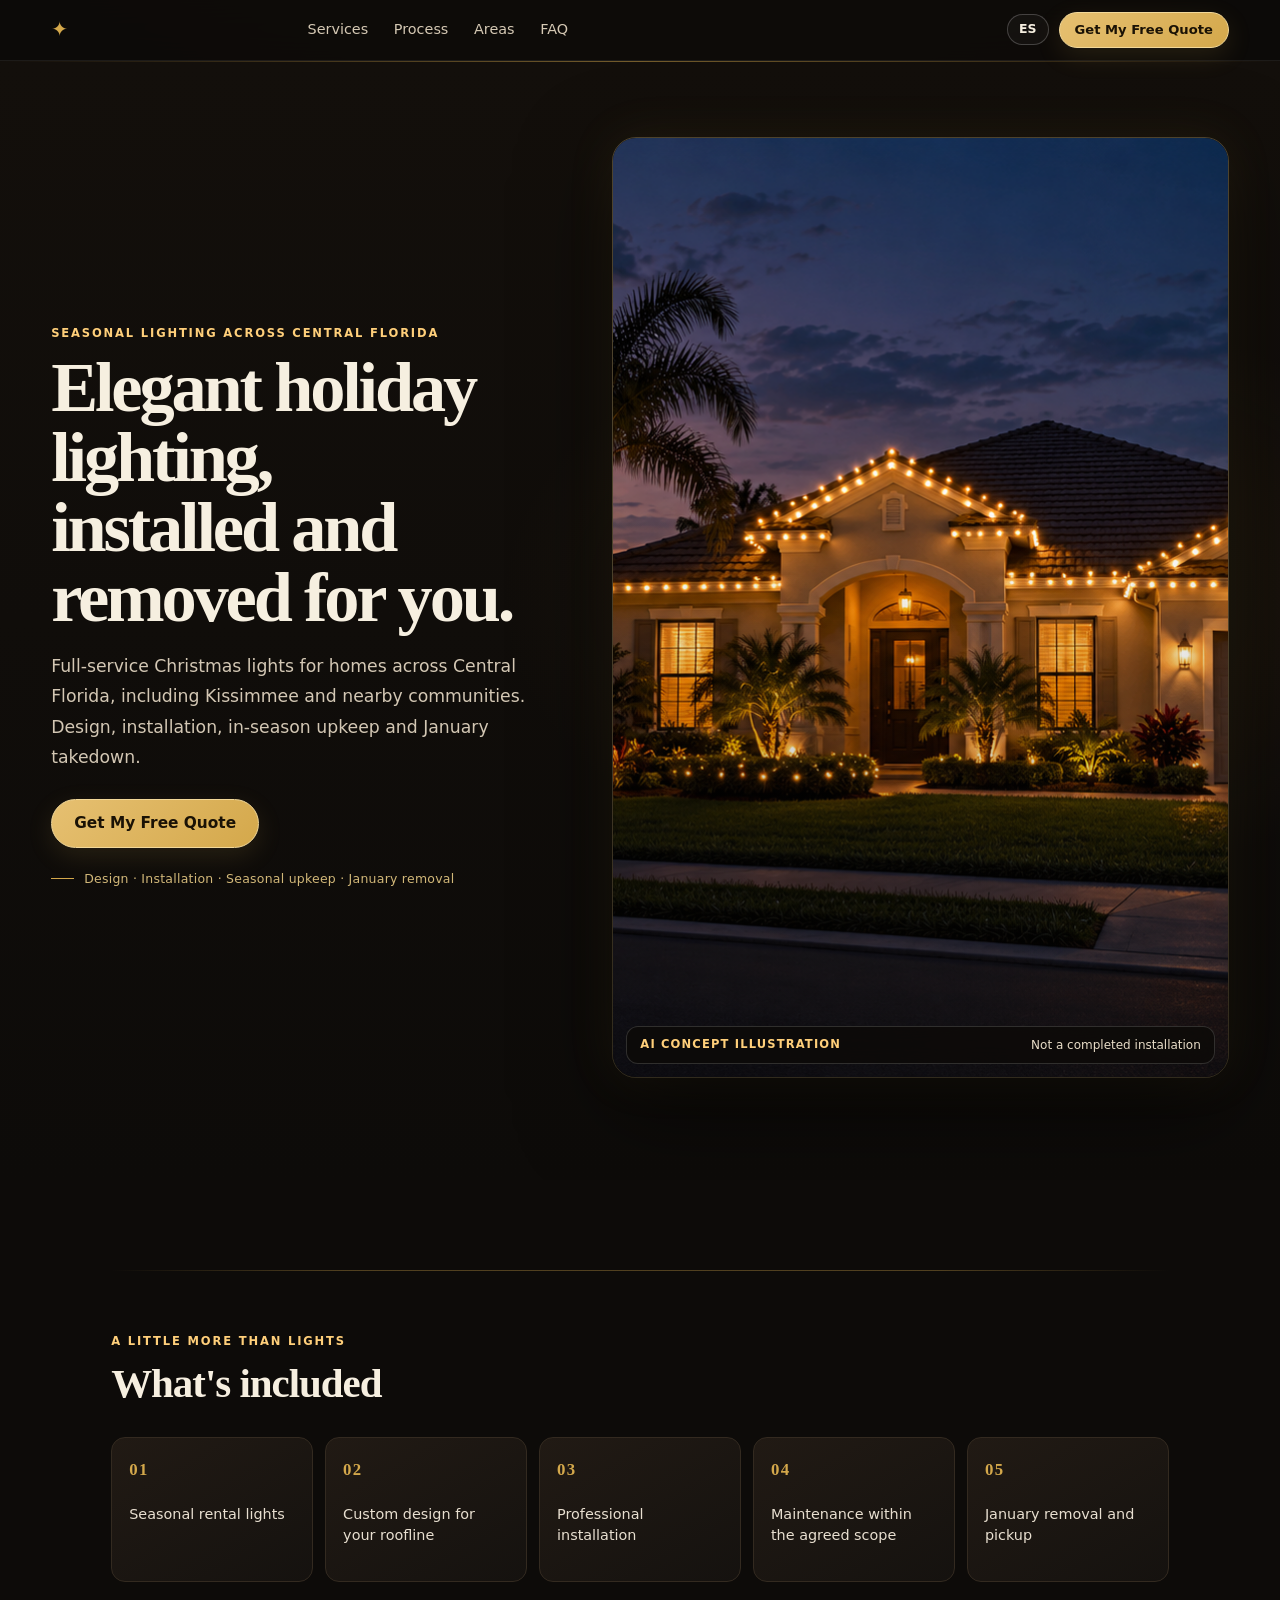
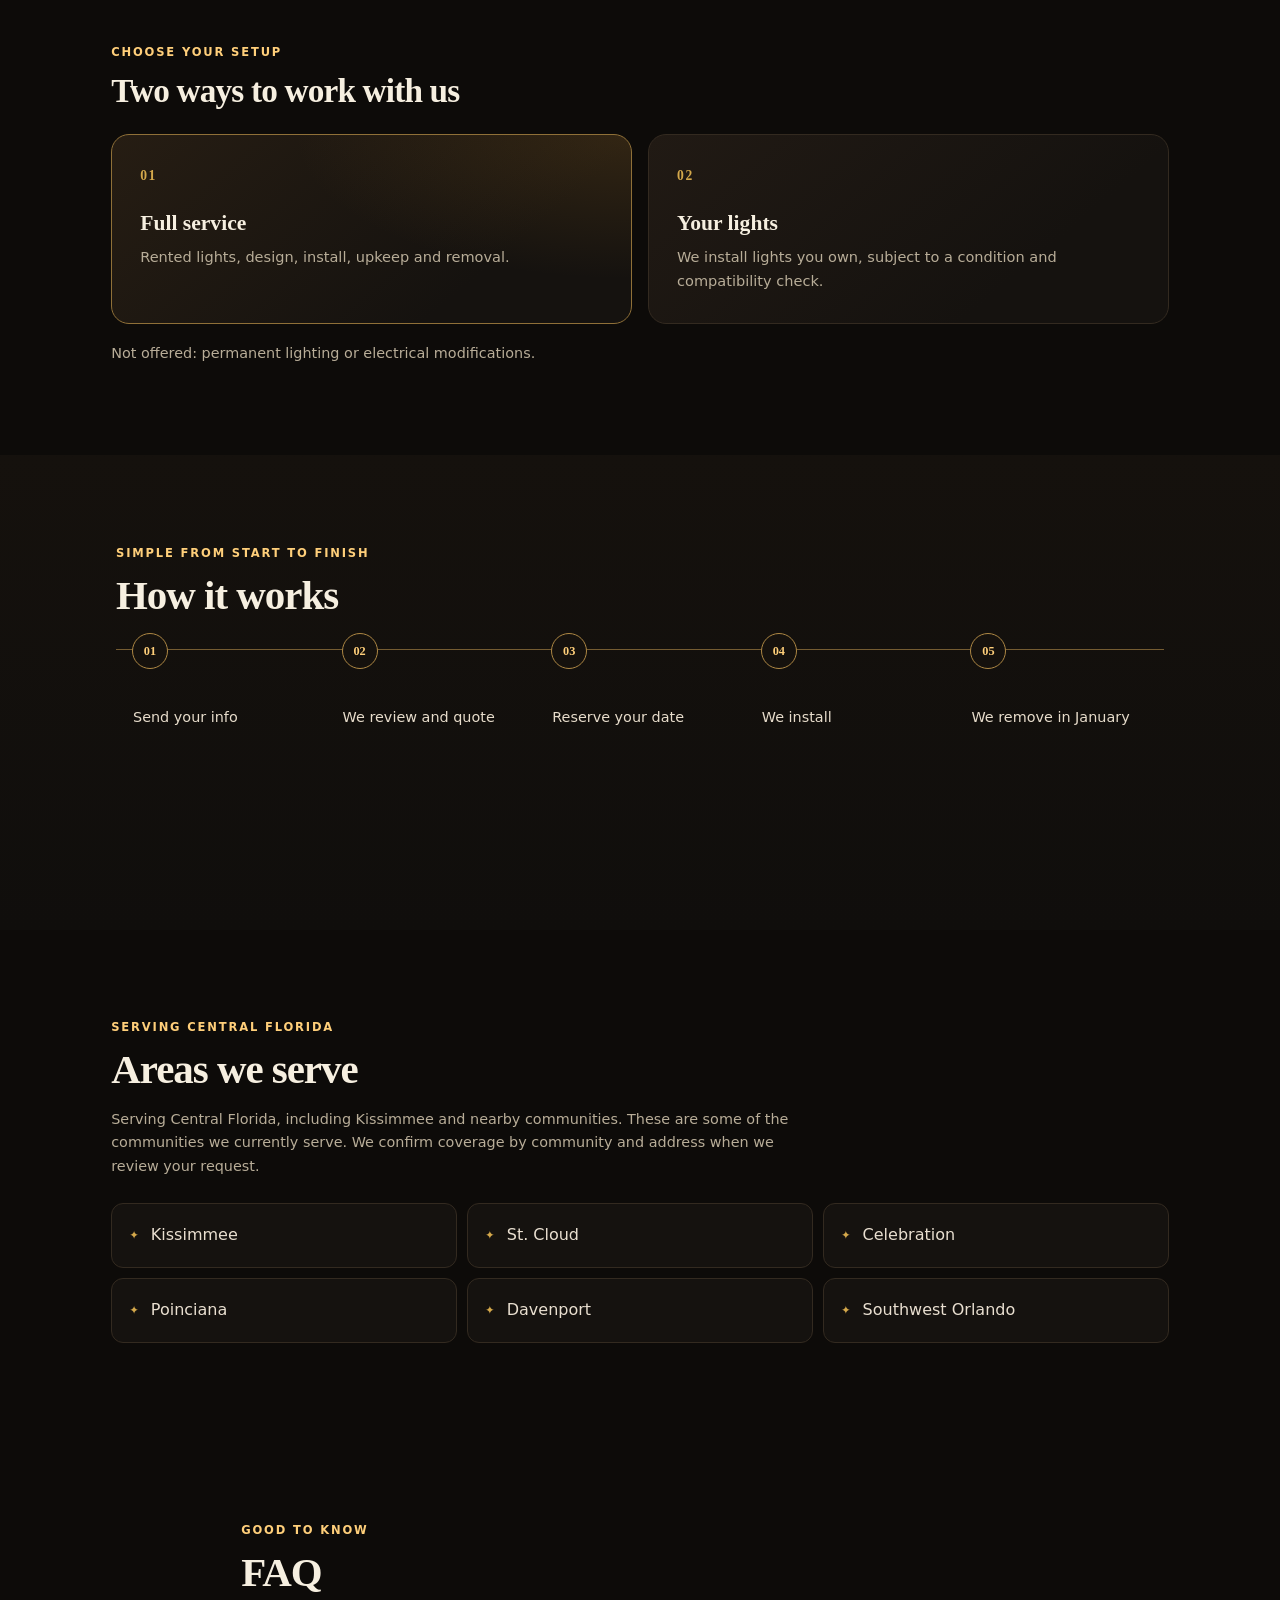
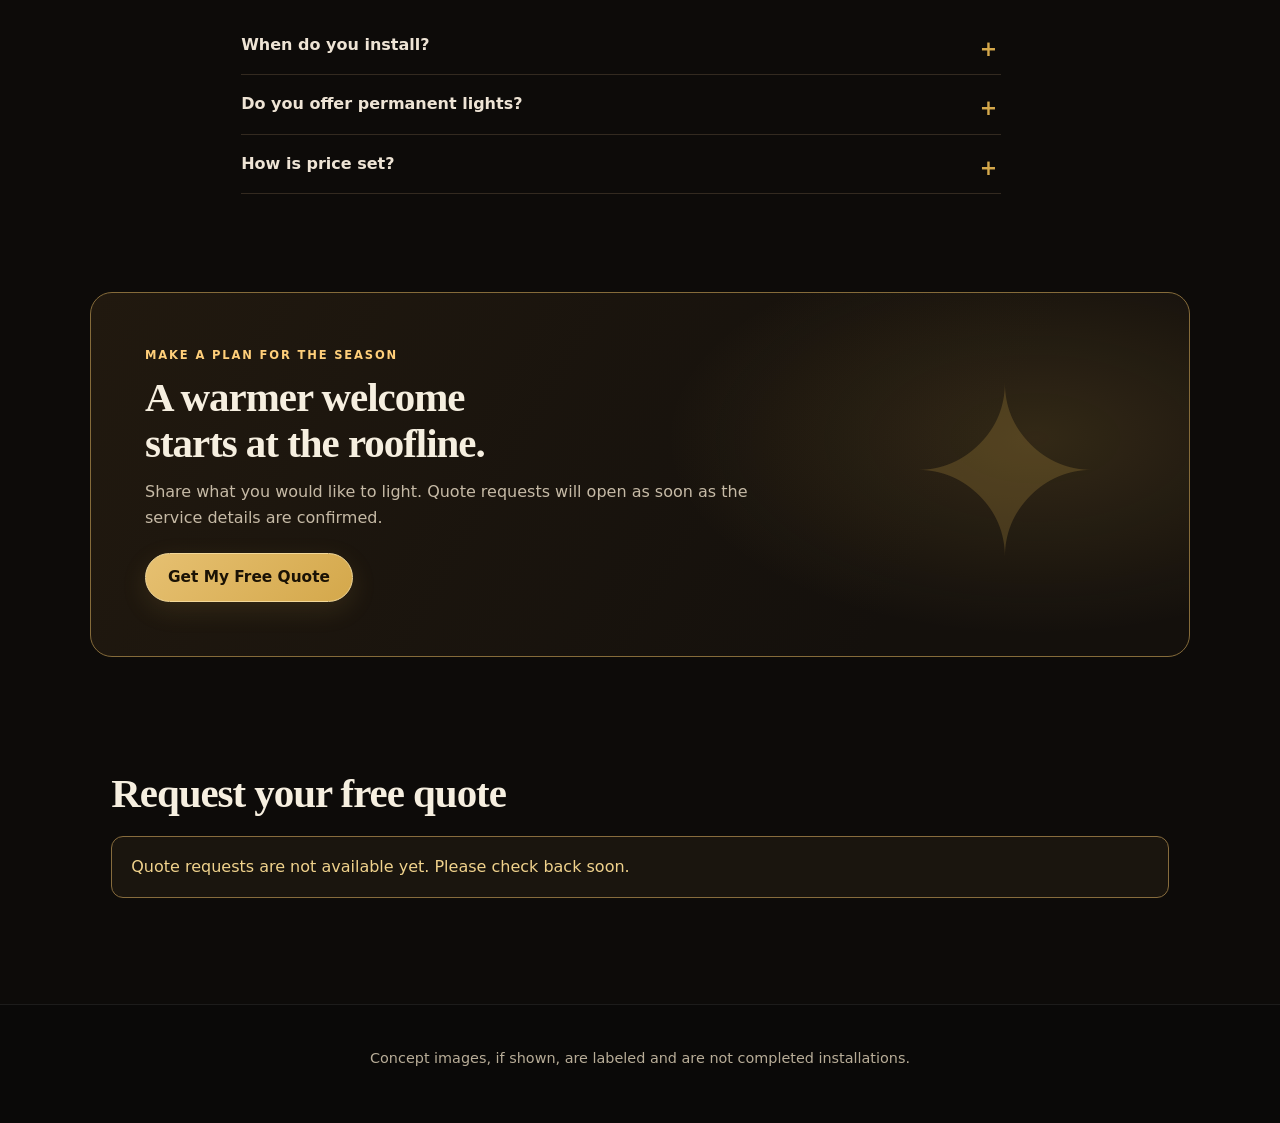
==== index.html @ 94bb90b0 "Expand Central Florida service area copy" ====
<!doctype html><html lang="en"><head><meta charset="utf-8">
<meta name="viewport" content="width=device-width,initial-scale=1">
<title>Christmas Light Installation · Central Florida</title>
<meta name="description" content="Full-service seasonal Christmas light installation across Central Florida, including Kissimmee and nearby communities. Free quote.">
<meta property="og:title" content="Christmas Light Installation · Central Florida">
<meta property="og:description" content="Design, install, upkeep and January removal. Request a free quote.">
<meta property="og:type" content="website"><!-- og:image y og:url: agregar con imagen y dominio reales -->
<link rel="stylesheet" href="assets/style.css"></head><body>
<header class="hd"><a class="brand-mark" href="#top" aria-label="Home"><span class="brand-spark" aria-hidden="true">✦</span><b id="brand"></b></a><nav id="nav"></nav>
<div class="hr"><button id="lang" aria-label="Language / Idioma">ES</button><a class="btn sm" href="#quote" data-i="cta" data-ev="cta"></a></div></header>
<main>
<section class="hero" id="top"><div class="hero-inner">
<figure class="hero-visual"><img id="heroImage" src="assets/hero-concept.png" width="1672" height="941" alt="" fetchpriority="high"><figcaption><strong data-i="conceptLabel"></strong><span data-i="conceptNote"></span></figcaption></figure>
<div class="hero-copy"><p class="eyebrow" data-i="heroTag"></p><h1 id="h1"></h1><p class="hero-sub" id="sub"></p><div class="row hero-actions"><a class="btn" href="#quote" data-i="cta" data-ev="cta"></a><span id="contact" class="row"></span></div><p class="hero-note" data-i="heroNote"></p><p class="pr" id="price"></p></div>
</div></section>
<section id="services" class="services-section"><div class="section-heading"><p class="eyebrow" data-i="serviceIntro"></p><h2 id="incT"></h2></div><ul class="grid feature-grid" id="inc"></ul><div class="offer-heading"><p class="eyebrow" data-i="offerIntro"></p><h2 id="modT"></h2></div><div class="grid offer-grid" id="mods"></div><p class="mut scope-note" id="scope"></p></section>
<section id="gallery" hidden><h2>Gallery</h2><p class="mut">Concept renders are labeled as such.</p></section>
<section id="process" class="process-section"><div class="section-heading"><p class="eyebrow" data-i="processIntro"></p><h2 id="procT"></h2></div><ol class="grid process-grid" id="proc"></ol></section>
<section id="areas" class="areas-section"><div class="section-heading"><p class="eyebrow" data-i="areaIntro"></p><h2 id="areasT"></h2><p class="mut" id="areasN"></p></div><ul class="grid area-grid" id="areaList"></ul></section>
<section id="referral" hidden><h2 id="refT"></h2><p id="refB"></p></section>
<section id="faq" class="faq-section"><div class="section-heading"><p class="eyebrow" data-i="faqIntro"></p><h2 id="faqT"></h2></div><div id="faqList"></div></section>
<section class="cta-band"><div><p class="eyebrow" data-i="ctaBandKicker"></p><h2 data-i="ctaBandTitle"></h2><p data-i="ctaBandCopy"></p><a class="btn" href="#quote" data-i="cta" data-ev="cta"></a></div><span class="cta-spark" aria-hidden="true">✦</span></section>
<section id="quote"><h2 id="fT"></h2>
<p id="unavailable" role="status" hidden></p>
<form id="f" novalidate><p id="st" class="steps"></p><input name="website" tabindex="-1" autocomplete="off" class="hp" aria-hidden="true">
<div class="step" data-s="0"><label><span data-l="name"></span><input name="name" required autocomplete="name"></label>
<label><span data-l="phone"></span><input name="phone" type="tel" required autocomplete="tel"></label>
<label><span data-l="pref"></span><select name="pref" id="pref"></select></label>
<label><span data-l="email"></span><input name="email" type="email" autocomplete="email"></label></div>
<div class="step" data-s="1"><label><span data-l="zip"></span><input name="zip" required inputmode="numeric" pattern="[0-9]{5}" autocomplete="postal-code"></label>
<label><span data-l="city"></span><input name="city" required></label>
<label><span data-l="floors"></span><select name="floors" id="floors"></select></label>
<label><span data-l="svc"></span><select name="service" id="svc"></select></label>
<fieldset><legend data-l="items"></legend><div id="items" class="grid"></div></fieldset></div>
<div class="step" data-s="2"><label><span data-l="date"></span><input name="date" type="date"></label>
<label><span data-l="com"></span><textarea name="comments" maxlength="1000"></textarea></label>
<label><span data-l="ref"></span><input name="ref" maxlength="32"></label>
<label class="ck"><input type="checkbox" name="consent_contact" required><span data-i="c1"></span></label>
<label class="ck"><input type="checkbox" name="consent_marketing"><span data-i="c2"></span></label></div>
<p id="msg" role="alert"></p>
<div class="row"><button type="button" class="btn ghost" id="back"></button><button type="button" class="btn" id="next"></button><button type="submit" class="btn" id="send"></button></div></form>
<div id="ok" hidden><h3 id="okT"></h3><p id="okB"></p></div></section>
</main>
<footer><p id="fcontact"></p><p class="mut" id="fnote"></p></footer>
<script src="config.js"></script><script src="i18n.js"></script><script src="assets/app.js"></script></body></html>
---- assets/style.css ----
:root{color-scheme:dark;--bg:#0d0b09;--panel:#171310;--panel-2:#211a14;--ivory:#f6efe0;--gold:#d4a84b;--warm:#ffcf7a;--mut:#b8ad98;--line:#332a20}
*{box-sizing:border-box}
html{scroll-behavior:smooth;scroll-padding-top:88px}
body{margin:0;background:radial-gradient(70rem 38rem at 50% -18rem,#382713 0,transparent 70%),var(--bg);color:var(--ivory);font:16px/1.65 system-ui,-apple-system,BlinkMacSystemFont,"Segoe UI",sans-serif}
@media(prefers-reduced-motion:reduce){html{scroll-behavior:auto}*,*::before,*::after{animation:none!important;transition:none!important}}
a{color:inherit}
.hd{position:sticky;top:0;z-index:9;display:flex;align-items:center;gap:clamp(10px,2vw,28px);padding:12px clamp(16px,4vw,56px);background:#0d0b09ed;border-bottom:1px solid #ffffff12;backdrop-filter:blur(16px)}
.brand-mark{display:flex;align-items:center;gap:9px;min-width:24px;text-decoration:none}
.brand-mark b{font:700 1rem/1.1 Georgia,serif;letter-spacing:.02em}
.brand-spark{color:var(--gold);font-size:1.25rem}
.hd nav{display:none;gap:clamp(14px,2vw,28px);margin:auto}
.hd nav a{color:#d5c9b4;text-decoration:none;font-size:.9rem;transition:color .2s}
.hd nav a:hover{color:var(--warm)}
.hr{margin-left:auto;display:flex;gap:10px;align-items:center}
@media(min-width:820px){.hd nav{display:flex}}
button#lang{background:#ffffff08;color:var(--ivory);border:1px solid #ffffff35;border-radius:999px;padding:7px 11px;cursor:pointer;font-family:inherit;font-size:.78rem;font-weight:600;line-height:1.2}
.btn{display:inline-flex;align-items:center;justify-content:center;gap:8px;background:linear-gradient(135deg,#e6c071,var(--gold));color:#1a1205;font-weight:750;padding:14px 22px;border:1px solid #f2d899;border-radius:999px;text-decoration:none;cursor:pointer;font-size:.96rem;line-height:1.2;box-shadow:0 8px 26px #d4a84b21;transition:transform .2s,box-shadow .2s}
.btn:hover{transform:translateY(-2px);box-shadow:0 12px 30px #d4a84b35}
.btn.sm{padding:9px 15px;font-size:.82rem}
.btn.ghost{background:#100e0cd9;color:var(--ivory);border:1px solid #d4a84b9c;box-shadow:none}
a:focus-visible,button:focus-visible,input:focus-visible,select:focus-visible,textarea:focus-visible,summary:focus-visible{outline:3px solid var(--warm);outline-offset:3px}
main section{max-width:1160px;margin:auto;padding:clamp(52px,7vw,92px) clamp(18px,4vw,56px)}
main section.hero{position:relative;isolation:isolate;overflow:hidden;max-width:none;padding:clamp(34px,6vw,76px) clamp(18px,4vw,56px) clamp(52px,8vw,104px);background:radial-gradient(42rem 26rem at 77% 48%,#67471d35 0,transparent 72%),linear-gradient(180deg,#130f0b 0,#0d0b09 100%)}
.hero::before{position:absolute;z-index:-1;content:"";inset:0 0 auto;height:1px;background:linear-gradient(90deg,transparent,#d4a84b80,transparent)}
.hero-inner{max-width:1280px;margin:auto;display:grid;grid-template-columns:minmax(0,.88fr) minmax(0,1.12fr);grid-template-areas:"copy visual";align-items:center;gap:clamp(34px,6vw,86px)}
.hero-copy{grid-area:copy;position:relative;z-index:1}
.hero-visual{grid-area:visual;position:relative;margin:0;min-width:0}
.hero-visual img{display:block;width:100%;aspect-ratio:1.38/1;object-fit:cover;object-position:61% center;border-radius:24px;border:1px solid #f1d38a44;box-shadow:0 30px 90px #0009,0 0 48px #d4a84b1b}
.hero-visual::after{content:"";position:absolute;inset:40% 0 0;border-radius:0 0 24px 24px;background:linear-gradient(180deg,transparent,#08070560);pointer-events:none}
.hero-visual figcaption{position:absolute;z-index:1;left:14px;right:14px;bottom:14px;display:flex;align-items:center;justify-content:space-between;gap:10px;flex-wrap:wrap;padding:10px 13px;background:#0d0b09df;border:1px solid #ffffff26;border-radius:12px;color:#e9ddc8;font-size:.75rem;line-height:1.35;backdrop-filter:blur(12px)}
.hero-visual figcaption strong{color:var(--warm);font-size:.72rem;letter-spacing:.1em;text-transform:uppercase}
.eyebrow{margin:0 0 12px;color:var(--warm);font-size:.72rem;font-weight:750;letter-spacing:.16em;line-height:1.4;text-transform:uppercase}
.hero h1{max-width:660px;margin:0 0 19px;font:600 clamp(2.7rem,5.5vw,5.1rem)/.99 Georgia,"Times New Roman",serif;letter-spacing:-.045em;text-wrap:balance}
.hero-sub{max-width:570px;margin:0;color:#d3c7b4;font-size:clamp(1rem,1.35vw,1.15rem);line-height:1.75}
.hero-actions{margin-top:27px}
.hero-note{display:flex;align-items:center;gap:10px;margin:21px 0 0;color:#d2b879;font-size:.78rem;letter-spacing:.02em}
.hero-note::before{content:"";width:23px;height:1px;background:var(--gold)}
.pr{margin:16px 0 0;color:#a99d8a;font-size:.86rem}
.row{display:flex;flex-wrap:wrap;gap:10px;align-items:center}
.section-heading{max-width:680px;margin:0 0 30px}
h2{margin:0;color:var(--ivory);font:600 clamp(1.8rem,3.2vw,2.6rem)/1.12 Georgia,"Times New Roman",serif;letter-spacing:-.025em;text-wrap:balance}
.services-section{position:relative}
.services-section::before{content:"";display:block;width:100%;height:1px;margin:0 0 62px;background:linear-gradient(90deg,transparent,#d4a84b57 22%,#d4a84b57 78%,transparent)}
.feature-grid{display:grid;grid-template-columns:repeat(5,minmax(0,1fr));gap:12px;list-style:none;padding:0;margin:0}
.feature-grid>*{position:relative;min-height:145px;padding:22px 17px;background:linear-gradient(150deg,#211a14,#15120f);border:1px solid var(--line);border-radius:14px;color:#e8dfd0;font-size:.9rem;line-height:1.45}
#inc li::before{counter-increment:feature;content:"0" counter(feature);display:block;margin:0 0 24px;color:var(--gold);font:600 1.05rem Georgia,serif;letter-spacing:.08em}
#inc{counter-reset:feature}
.offer-heading{margin:62px 0 25px}
.offer-heading h2{font-size:clamp(1.7rem,2.6vw,2.2rem)}
.offer-grid{display:grid;grid-template-columns:repeat(2,minmax(0,1fr));gap:16px}
.offer-card{position:relative;min-height:190px;padding:27px 28px;background:linear-gradient(140deg,#211a14,#15120f 72%);border:1px solid var(--line);border-radius:18px}
.offer-card-1{background:radial-gradient(28rem 12rem at 100% 0,#9a6a2338,transparent 75%),linear-gradient(140deg,#261d13,#15120f 72%);border-color:#8f7038}
.offer-number{display:inline-block;margin:0 0 27px;color:var(--gold);font:600 .85rem Georgia,serif;letter-spacing:.12em}
.offer-card b{display:block;font:600 1.35rem Georgia,serif;color:var(--ivory)}
.offer-card p{max-width:42ch;margin:9px 0 0;color:var(--mut);font-size:.91rem}
.scope-note{margin:18px 0 0}
.process-section{max-width:none;background:linear-gradient(180deg,#15110d,#100e0c)}
.process-section>.section-heading,.process-grid{max-width:1048px;margin-left:auto;margin-right:auto}
.process-grid{display:grid;grid-template-columns:repeat(5,minmax(0,1fr));gap:0;list-style:none;padding:0;counter-reset:process}
.process-grid>*{position:relative;min-height:175px;padding:56px 17px 20px;background:transparent;border:0;border-top:1px solid #755c32;color:#e7dccb;font-size:.9rem}
#proc li::before{counter-increment:process;content:"0" counter(process);position:absolute;top:-17px;left:16px;display:grid;place-items:center;width:34px;height:34px;border:1px solid #ad8744;border-radius:50%;background:#15110d;color:var(--warm);font:600 .77rem Georgia,serif}
#proc li:not(:last-child)::after{position:absolute;top:-1px;right:0;content:"";width:22px;height:1px;background:#755c32}
.areas-section{padding-top:clamp(58px,7vw,90px)}
.area-grid{display:grid;grid-template-columns:repeat(3,minmax(0,1fr));gap:10px;list-style:none;padding:0;margin:24px 0 0}
.area-grid>*{display:flex;align-items:center;gap:12px;min-height:65px;padding:15px 17px;background:#15120f;border:1px solid var(--line);border-radius:12px;color:#e9dfd0}
#areaList li::before{content:"✦";color:var(--gold);font-size:.72rem}
.mut{color:var(--mut);font-size:.9rem}
.areas-section .section-heading{margin-bottom:0}
.faq-section{max-width:900px}
.faq-section .section-heading{margin-bottom:20px}
details{border-bottom:1px solid var(--line);padding:16px 0}
summary{position:relative;cursor:pointer;list-style:none;color:#eee4d5;font-weight:600}
summary::-webkit-details-marker{display:none}
summary::after{content:"+";position:absolute;right:4px;color:var(--gold);font-size:1.3rem}
details[open] summary::after{content:"−"}
details p{max-width:72ch;margin:12px 0 3px;color:var(--mut)}
.cta-band{position:relative;display:flex;align-items:center;justify-content:space-between;gap:24px;margin:8px auto 76px;padding:clamp(28px,5vw,54px);overflow:hidden;border:1px solid #856b3a;background:radial-gradient(32rem 17rem at 86% 40%,#d4a84b29,transparent 72%),linear-gradient(120deg,#21190f,#14100c 75%);border-radius:22px}
main section.cta-band{max-width:1100px}
.cta-band h2{max-width:620px}
.cta-band p:not(.eyebrow){max-width:610px;margin:12px 0 22px;color:#c6baa6}
.cta-spark{position:absolute;right:8%;top:50%;transform:translateY(-50%);color:#d4a84b36;font-size:clamp(7rem,18vw,15rem);line-height:1;pointer-events:none}
#quote{padding-top:38px}
#quote h2{margin-bottom:19px}
#unavailable{padding:17px 19px;border:1px solid #876c3d;background:#1a150e;border-radius:12px;color:#f0d28c}
form{max-width:760px;background:linear-gradient(145deg,#1c1712,#13110f);border:1px solid var(--line);border-radius:18px;padding:clamp(18px,3vw,30px)}
label{display:block;margin:0 0 14px}
label span,legend{display:block;margin-bottom:5px;color:var(--mut);font-size:.9rem}
input:not([type=checkbox]),select,textarea{width:100%;padding:12px 13px;font:inherit;color:var(--ivory);background:#0d0b09;border:1px solid #4a3f30;border-radius:8px}
.ck{display:flex;gap:10px;align-items:flex-start}.ck span{color:var(--ivory)}fieldset{border:0;padding:0}.hp{position:absolute;left:-9999px}
.step{display:none}.step.on{display:block}#msg{min-height:1.4em;color:#ff9b8a}.steps{color:var(--gold);font-weight:700}
#faqList{max-width:760px}
footer{padding:34px 18px 45px;border-top:1px solid #ffffff14;text-align:center;color:var(--mut);background:#0a0908}
footer p{margin:8px 0}footer a{color:var(--mut)}
[hidden]{display:none!important}
@media(max-width:1000px){.feature-grid{grid-template-columns:repeat(3,minmax(0,1fr))}.process-grid{grid-template-columns:repeat(3,minmax(0,1fr));gap:18px 0}.process-grid>*{min-height:150px}}
@media(max-width:820px){.hero-inner{grid-template-columns:1fr;grid-template-areas:"visual" "copy";gap:34px}.hero-visual img{aspect-ratio:1.65/1;object-position:62% center}.hero-copy{max-width:700px}.hero h1{max-width:680px}.hd nav{display:none}}
@media(max-width:600px){main section{padding:58px 20px}.hero{padding-top:23px!important}.hero-inner{gap:29px}.hero-visual img{aspect-ratio:1.3/1;border-radius:18px}.hero-visual::after{border-radius:0 0 18px 18px}.hero-visual figcaption{left:9px;right:9px;bottom:9px;padding:8px 10px;font-size:.68rem}.hero h1{font-size:clamp(2.6rem,12vw,3.8rem)}.hero-sub{font-size:1rem}.hero-actions{align-items:stretch}.hero-actions>.btn{flex:1}.feature-grid{grid-template-columns:repeat(2,minmax(0,1fr));gap:9px}.feature-grid>*{min-height:127px;padding:17px 14px;font-size:.83rem}#inc li::before{margin-bottom:17px}.offer-grid{grid-template-columns:1fr}.offer-card{min-height:160px;padding:22px}.offer-number{margin-bottom:18px}.process-grid{grid-template-columns:repeat(2,minmax(0,1fr));gap:8px}.process-grid>*{min-height:128px;padding:37px 10px 14px 14px;font-size:.82rem}.process-grid>*:nth-child(odd){margin-right:8px}.process-grid>*:nth-child(even){margin-left:8px}#proc li:not(:last-child)::after{display:none}.area-grid{grid-template-columns:repeat(2,minmax(0,1fr));gap:8px}.area-grid>*{min-height:58px;padding:12px;font-size:.85rem}.cta-band{margin:0 16px 60px;padding:27px 22px;min-height:260px}.cta-band h2{max-width:15ch}.cta-band p:not(.eyebrow){font-size:.9rem}.cta-band .btn{position:relative;z-index:1}.cta-spark{right:2%;top:25%;font-size:7rem}.hd{padding:10px 14px}.hd .btn.sm{font-size:.72rem;padding:8px 11px}.brand-mark b{font-size:.88rem}}
@media(max-width:380px){.hd{gap:8px}.hr{gap:7px}.brand-spark{font-size:1rem}.hd .btn.sm{font-size:.68rem;padding:8px 9px}.feature-grid{grid-template-columns:1fr}.feature-grid>*{min-height:auto}.area-grid{grid-template-columns:1fr}.hero-actions>.btn{padding:13px 16px;font-size:.9rem}}
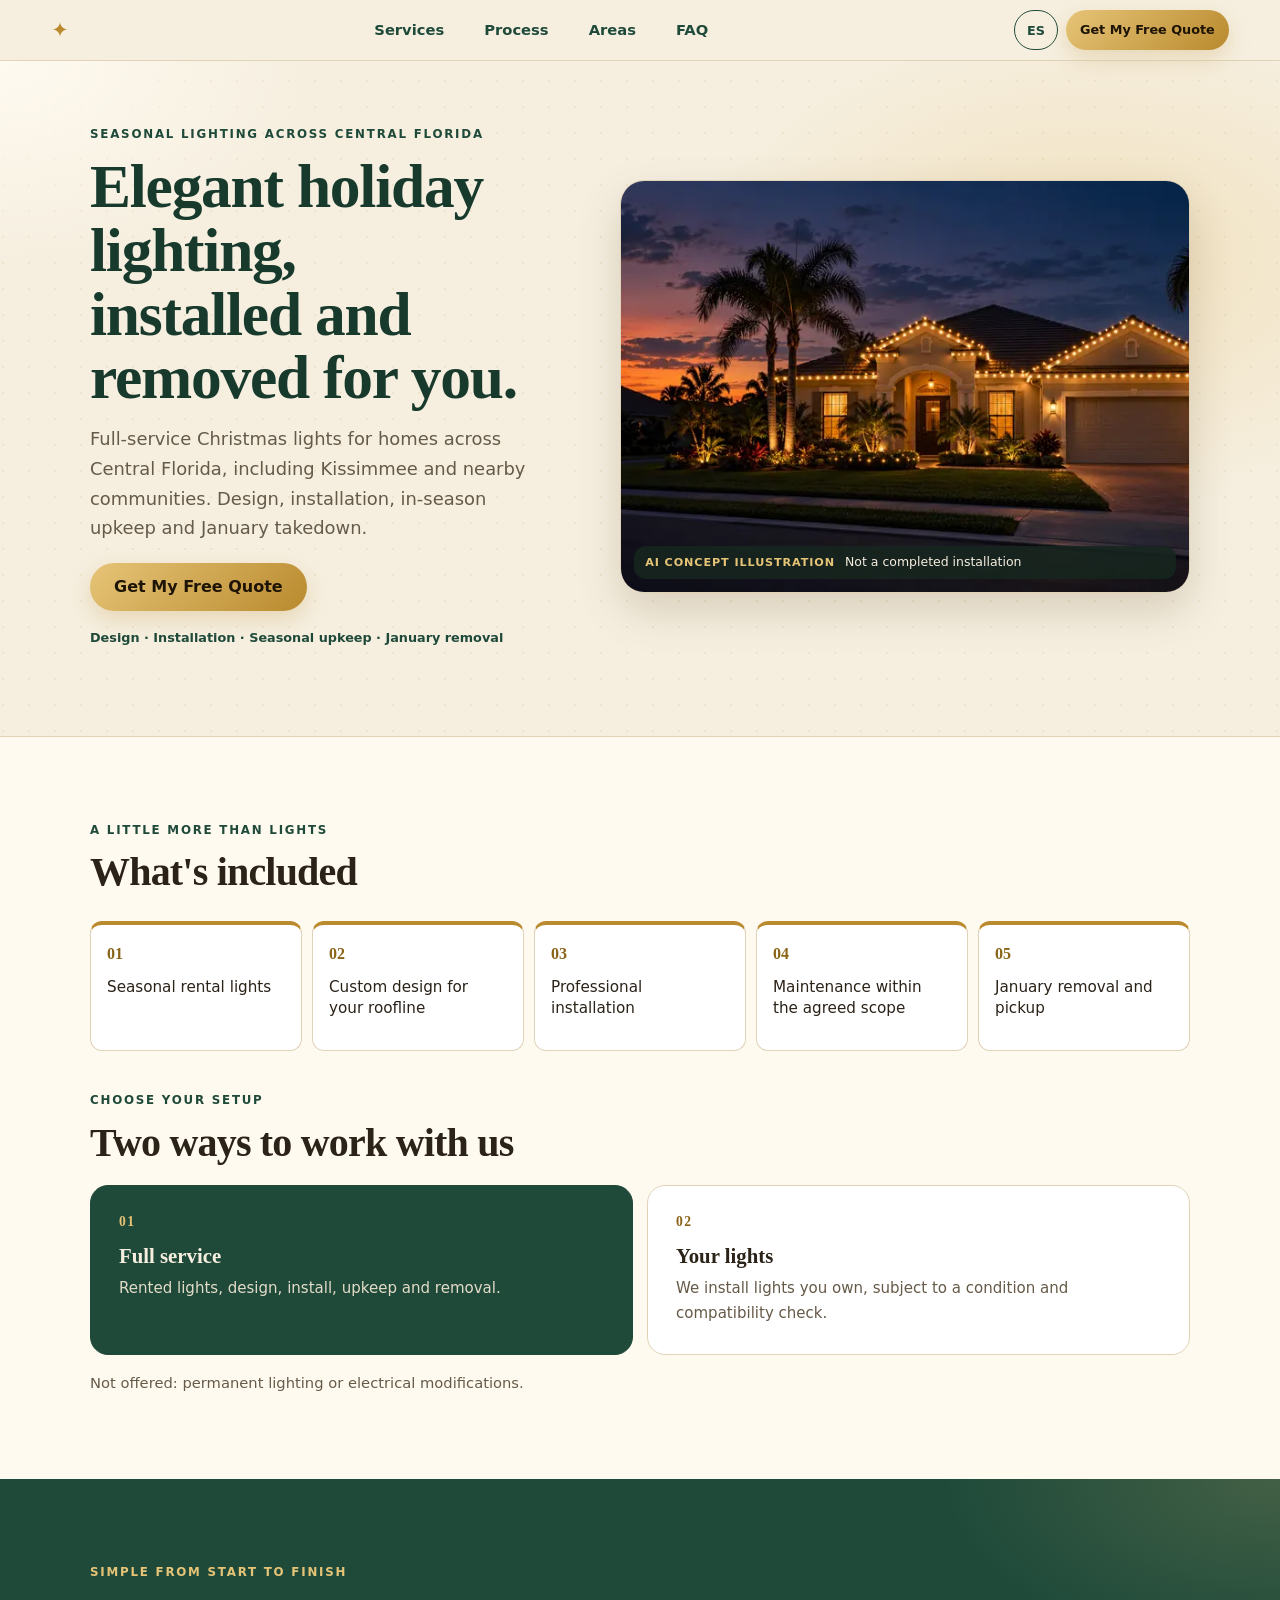
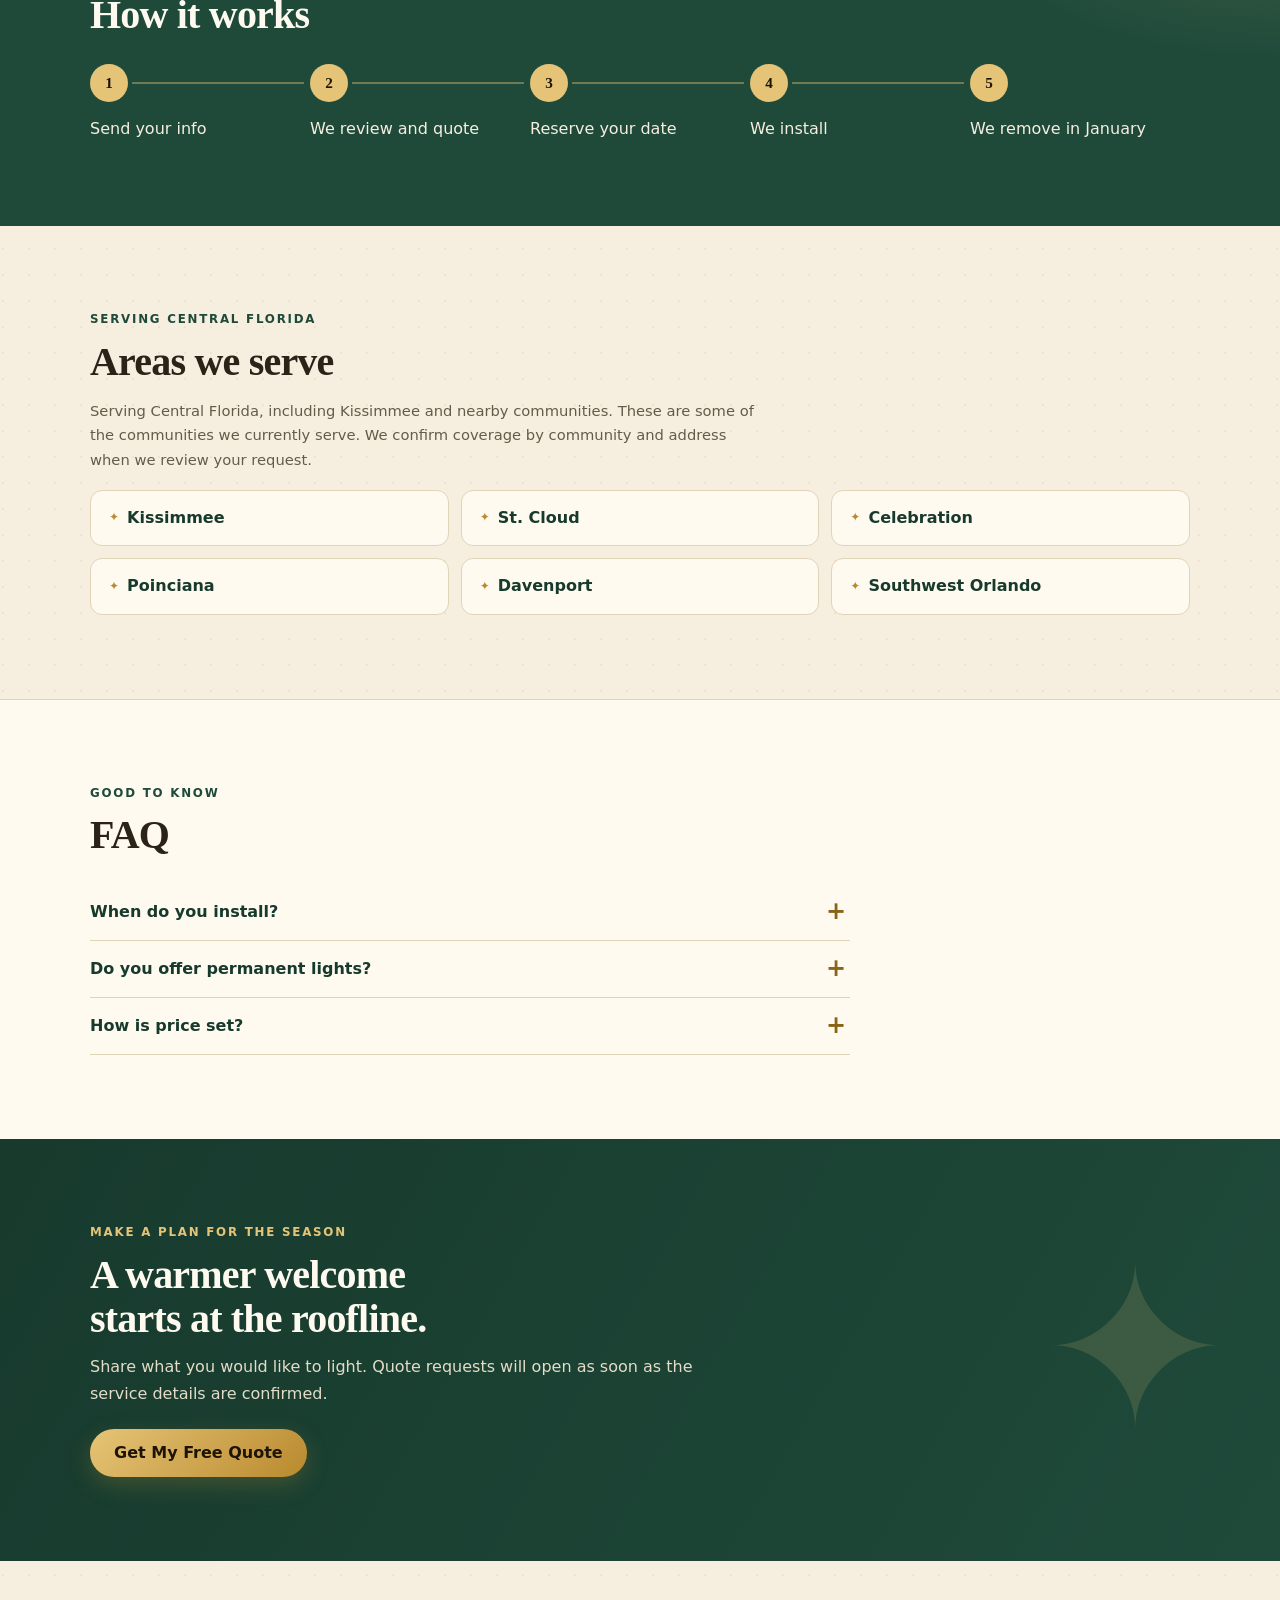
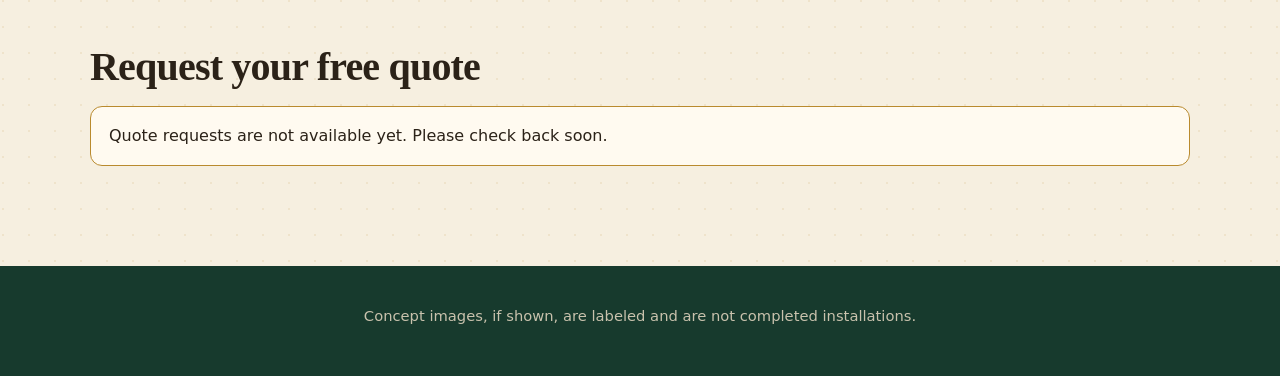
==== commit a558e67c: "Warm up palette and improve mobile layout" ====
--- a/index.html
+++ b/index.html
@@ -1,5 +1,6 @@
 <!doctype html><html lang="en"><head><meta charset="utf-8">
 <meta name="viewport" content="width=device-width,initial-scale=1">
+<meta name="theme-color" content="#f6efe0">
 <title>Christmas Light Installation · Central Florida</title>
 <meta name="description" content="Full-service seasonal Christmas light installation across Central Florida, including Kissimmee and nearby communities. Free quote.">
 <meta property="og:title" content="Christmas Light Installation · Central Florida">
@@ -10,7 +11,7 @@
 <div class="hr"><button id="lang" aria-label="Language / Idioma">ES</button><a class="btn sm" href="#quote" data-i="cta" data-ev="cta"></a></div></header>
 <main>
 <section class="hero" id="top"><div class="hero-inner">
-<figure class="hero-visual"><img id="heroImage" src="assets/hero-concept.png" width="1672" height="941" alt="" fetchpriority="high"><figcaption><strong data-i="conceptLabel"></strong><span data-i="conceptNote"></span></figcaption></figure>
+<figure class="hero-visual"><picture><source type="image/webp" srcset="assets/hero-concept-800.webp 800w, assets/hero-concept-1280.webp 1280w" sizes="(max-width:820px) 100vw, 55vw"><img id="heroImage" src="assets/hero-concept.png" width="1672" height="941" alt="" fetchpriority="high"></picture><figcaption><strong data-i="conceptLabel"></strong><span data-i="conceptNote"></span></figcaption></figure>
 <div class="hero-copy"><p class="eyebrow" data-i="heroTag"></p><h1 id="h1"></h1><p class="hero-sub" id="sub"></p><div class="row hero-actions"><a class="btn" href="#quote" data-i="cta" data-ev="cta"></a><span id="contact" class="row"></span></div><p class="hero-note" data-i="heroNote"></p><p class="pr" id="price"></p></div>
 </div></section>
 <section id="services" class="services-section"><div class="section-heading"><p class="eyebrow" data-i="serviceIntro"></p><h2 id="incT"></h2></div><ul class="grid feature-grid" id="inc"></ul><div class="offer-heading"><p class="eyebrow" data-i="offerIntro"></p><h2 id="modT"></h2></div><div class="grid offer-grid" id="mods"></div><p class="mut scope-note" id="scope"></p></section>
--- a/assets/style.css
+++ b/assets/style.css
@@ -1,99 +1,88 @@
-:root{color-scheme:dark;--bg:#0d0b09;--panel:#171310;--panel-2:#211a14;--ivory:#f6efe0;--gold:#d4a84b;--warm:#ffcf7a;--mut:#b8ad98;--line:#332a20}
+:root{--bg:#f6efe0;--paper:#fffaf0;--ink:#2b2218;--mut:#665a48;--pine:#1f4a3a;--pine-d:#173a2d;--gold:#b98a2e;--gold-l:#e6c477;--line:#e0d3b8;--cream:#f6efe0}
 *{box-sizing:border-box}
-html{scroll-behavior:smooth;scroll-padding-top:88px}
-body{margin:0;background:radial-gradient(70rem 38rem at 50% -18rem,#382713 0,transparent 70%),var(--bg);color:var(--ivory);font:16px/1.65 system-ui,-apple-system,BlinkMacSystemFont,"Segoe UI",sans-serif}
+html{scroll-behavior:smooth;scroll-padding-top:104px;-webkit-text-size-adjust:100%}
+body{margin:0;overflow-x:hidden;color:var(--ink);font:16px/1.65 system-ui,-apple-system,"Segoe UI",sans-serif;background:url("data:image/svg+xml,%3Csvg xmlns='http://www.w3.org/2000/svg' width='26' height='26'%3E%3Ccircle cx='3' cy='3' r='1' fill='%23b98a2e' fill-opacity='.16'/%3E%3C/svg%3E"),var(--bg)}
 @media(prefers-reduced-motion:reduce){html{scroll-behavior:auto}*,*::before,*::after{animation:none!important;transition:none!important}}
-a{color:inherit}
-.hd{position:sticky;top:0;z-index:9;display:flex;align-items:center;gap:clamp(10px,2vw,28px);padding:12px clamp(16px,4vw,56px);background:#0d0b09ed;border-bottom:1px solid #ffffff12;backdrop-filter:blur(16px)}
-.brand-mark{display:flex;align-items:center;gap:9px;min-width:24px;text-decoration:none}
-.brand-mark b{font:700 1rem/1.1 Georgia,serif;letter-spacing:.02em}
-.brand-spark{color:var(--gold);font-size:1.25rem}
-.hd nav{display:none;gap:clamp(14px,2vw,28px);margin:auto}
-.hd nav a{color:#d5c9b4;text-decoration:none;font-size:.9rem;transition:color .2s}
-.hd nav a:hover{color:var(--warm)}
-.hr{margin-left:auto;display:flex;gap:10px;align-items:center}
-@media(min-width:820px){.hd nav{display:flex}}
-button#lang{background:#ffffff08;color:var(--ivory);border:1px solid #ffffff35;border-radius:999px;padding:7px 11px;cursor:pointer;font-family:inherit;font-size:.78rem;font-weight:600;line-height:1.2}
-.btn{display:inline-flex;align-items:center;justify-content:center;gap:8px;background:linear-gradient(135deg,#e6c071,var(--gold));color:#1a1205;font-weight:750;padding:14px 22px;border:1px solid #f2d899;border-radius:999px;text-decoration:none;cursor:pointer;font-size:.96rem;line-height:1.2;box-shadow:0 8px 26px #d4a84b21;transition:transform .2s,box-shadow .2s}
-.btn:hover{transform:translateY(-2px);box-shadow:0 12px 30px #d4a84b35}
-.btn.sm{padding:9px 15px;font-size:.82rem}
-.btn.ghost{background:#100e0cd9;color:var(--ivory);border:1px solid #d4a84b9c;box-shadow:none}
-a:focus-visible,button:focus-visible,input:focus-visible,select:focus-visible,textarea:focus-visible,summary:focus-visible{outline:3px solid var(--warm);outline-offset:3px}
-main section{max-width:1160px;margin:auto;padding:clamp(52px,7vw,92px) clamp(18px,4vw,56px)}
-main section.hero{position:relative;isolation:isolate;overflow:hidden;max-width:none;padding:clamp(34px,6vw,76px) clamp(18px,4vw,56px) clamp(52px,8vw,104px);background:radial-gradient(42rem 26rem at 77% 48%,#67471d35 0,transparent 72%),linear-gradient(180deg,#130f0b 0,#0d0b09 100%)}
-.hero::before{position:absolute;z-index:-1;content:"";inset:0 0 auto;height:1px;background:linear-gradient(90deg,transparent,#d4a84b80,transparent)}
-.hero-inner{max-width:1280px;margin:auto;display:grid;grid-template-columns:minmax(0,.88fr) minmax(0,1.12fr);grid-template-areas:"copy visual";align-items:center;gap:clamp(34px,6vw,86px)}
-.hero-copy{grid-area:copy;position:relative;z-index:1}
-.hero-visual{grid-area:visual;position:relative;margin:0;min-width:0}
-.hero-visual img{display:block;width:100%;aspect-ratio:1.38/1;object-fit:cover;object-position:61% center;border-radius:24px;border:1px solid #f1d38a44;box-shadow:0 30px 90px #0009,0 0 48px #d4a84b1b}
-.hero-visual::after{content:"";position:absolute;inset:40% 0 0;border-radius:0 0 24px 24px;background:linear-gradient(180deg,transparent,#08070560);pointer-events:none}
-.hero-visual figcaption{position:absolute;z-index:1;left:14px;right:14px;bottom:14px;display:flex;align-items:center;justify-content:space-between;gap:10px;flex-wrap:wrap;padding:10px 13px;background:#0d0b09df;border:1px solid #ffffff26;border-radius:12px;color:#e9ddc8;font-size:.75rem;line-height:1.35;backdrop-filter:blur(12px)}
-.hero-visual figcaption strong{color:var(--warm);font-size:.72rem;letter-spacing:.1em;text-transform:uppercase}
-.eyebrow{margin:0 0 12px;color:var(--warm);font-size:.72rem;font-weight:750;letter-spacing:.16em;line-height:1.4;text-transform:uppercase}
-.hero h1{max-width:660px;margin:0 0 19px;font:600 clamp(2.7rem,5.5vw,5.1rem)/.99 Georgia,"Times New Roman",serif;letter-spacing:-.045em;text-wrap:balance}
-.hero-sub{max-width:570px;margin:0;color:#d3c7b4;font-size:clamp(1rem,1.35vw,1.15rem);line-height:1.75}
-.hero-actions{margin-top:27px}
-.hero-note{display:flex;align-items:center;gap:10px;margin:21px 0 0;color:#d2b879;font-size:.78rem;letter-spacing:.02em}
-.hero-note::before{content:"";width:23px;height:1px;background:var(--gold)}
-.pr{margin:16px 0 0;color:#a99d8a;font-size:.86rem}
-.row{display:flex;flex-wrap:wrap;gap:10px;align-items:center}
-.section-heading{max-width:680px;margin:0 0 30px}
-h2{margin:0;color:var(--ivory);font:600 clamp(1.8rem,3.2vw,2.6rem)/1.12 Georgia,"Times New Roman",serif;letter-spacing:-.025em;text-wrap:balance}
-.services-section{position:relative}
-.services-section::before{content:"";display:block;width:100%;height:1px;margin:0 0 62px;background:linear-gradient(90deg,transparent,#d4a84b57 22%,#d4a84b57 78%,transparent)}
-.feature-grid{display:grid;grid-template-columns:repeat(5,minmax(0,1fr));gap:12px;list-style:none;padding:0;margin:0}
-.feature-grid>*{position:relative;min-height:145px;padding:22px 17px;background:linear-gradient(150deg,#211a14,#15120f);border:1px solid var(--line);border-radius:14px;color:#e8dfd0;font-size:.9rem;line-height:1.45}
-#inc li::before{counter-increment:feature;content:"0" counter(feature);display:block;margin:0 0 24px;color:var(--gold);font:600 1.05rem Georgia,serif;letter-spacing:.08em}
-#inc{counter-reset:feature}
-.offer-heading{margin:62px 0 25px}
-.offer-heading h2{font-size:clamp(1.7rem,2.6vw,2.2rem)}
-.offer-grid{display:grid;grid-template-columns:repeat(2,minmax(0,1fr));gap:16px}
-.offer-card{position:relative;min-height:190px;padding:27px 28px;background:linear-gradient(140deg,#211a14,#15120f 72%);border:1px solid var(--line);border-radius:18px}
-.offer-card-1{background:radial-gradient(28rem 12rem at 100% 0,#9a6a2338,transparent 75%),linear-gradient(140deg,#261d13,#15120f 72%);border-color:#8f7038}
-.offer-number{display:inline-block;margin:0 0 27px;color:var(--gold);font:600 .85rem Georgia,serif;letter-spacing:.12em}
-.offer-card b{display:block;font:600 1.35rem Georgia,serif;color:var(--ivory)}
-.offer-card p{max-width:42ch;margin:9px 0 0;color:var(--mut);font-size:.91rem}
-.scope-note{margin:18px 0 0}
-.process-section{max-width:none;background:linear-gradient(180deg,#15110d,#100e0c)}
-.process-section>.section-heading,.process-grid{max-width:1048px;margin-left:auto;margin-right:auto}
-.process-grid{display:grid;grid-template-columns:repeat(5,minmax(0,1fr));gap:0;list-style:none;padding:0;counter-reset:process}
-.process-grid>*{position:relative;min-height:175px;padding:56px 17px 20px;background:transparent;border:0;border-top:1px solid #755c32;color:#e7dccb;font-size:.9rem}
-#proc li::before{counter-increment:process;content:"0" counter(process);position:absolute;top:-17px;left:16px;display:grid;place-items:center;width:34px;height:34px;border:1px solid #ad8744;border-radius:50%;background:#15110d;color:var(--warm);font:600 .77rem Georgia,serif}
-#proc li:not(:last-child)::after{position:absolute;top:-1px;right:0;content:"";width:22px;height:1px;background:#755c32}
-.areas-section{padding-top:clamp(58px,7vw,90px)}
-.area-grid{display:grid;grid-template-columns:repeat(3,minmax(0,1fr));gap:10px;list-style:none;padding:0;margin:24px 0 0}
-.area-grid>*{display:flex;align-items:center;gap:12px;min-height:65px;padding:15px 17px;background:#15120f;border:1px solid var(--line);border-radius:12px;color:#e9dfd0}
-#areaList li::before{content:"✦";color:var(--gold);font-size:.72rem}
-.mut{color:var(--mut);font-size:.9rem}
-.areas-section .section-heading{margin-bottom:0}
-.faq-section{max-width:900px}
-.faq-section .section-heading{margin-bottom:20px}
-details{border-bottom:1px solid var(--line);padding:16px 0}
-summary{position:relative;cursor:pointer;list-style:none;color:#eee4d5;font-weight:600}
-summary::-webkit-details-marker{display:none}
-summary::after{content:"+";position:absolute;right:4px;color:var(--gold);font-size:1.3rem}
-details[open] summary::after{content:"−"}
-details p{max-width:72ch;margin:12px 0 3px;color:var(--mut)}
-.cta-band{position:relative;display:flex;align-items:center;justify-content:space-between;gap:24px;margin:8px auto 76px;padding:clamp(28px,5vw,54px);overflow:hidden;border:1px solid #856b3a;background:radial-gradient(32rem 17rem at 86% 40%,#d4a84b29,transparent 72%),linear-gradient(120deg,#21190f,#14100c 75%);border-radius:22px}
-main section.cta-band{max-width:1100px}
-.cta-band h2{max-width:620px}
-.cta-band p:not(.eyebrow){max-width:610px;margin:12px 0 22px;color:#c6baa6}
-.cta-spark{position:absolute;right:8%;top:50%;transform:translateY(-50%);color:#d4a84b36;font-size:clamp(7rem,18vw,15rem);line-height:1;pointer-events:none}
-#quote{padding-top:38px}
-#quote h2{margin-bottom:19px}
-#unavailable{padding:17px 19px;border:1px solid #876c3d;background:#1a150e;border-radius:12px;color:#f0d28c}
-form{max-width:760px;background:linear-gradient(145deg,#1c1712,#13110f);border:1px solid var(--line);border-radius:18px;padding:clamp(18px,3vw,30px)}
-label{display:block;margin:0 0 14px}
-label span,legend{display:block;margin-bottom:5px;color:var(--mut);font-size:.9rem}
-input:not([type=checkbox]),select,textarea{width:100%;padding:12px 13px;font:inherit;color:var(--ivory);background:#0d0b09;border:1px solid #4a3f30;border-radius:8px}
-.ck{display:flex;gap:10px;align-items:flex-start}.ck span{color:var(--ivory)}fieldset{border:0;padding:0}.hp{position:absolute;left:-9999px}
-.step{display:none}.step.on{display:block}#msg{min-height:1.4em;color:#ff9b8a}.steps{color:var(--gold);font-weight:700}
+a{color:inherit}[hidden]{display:none!important}
+a:focus-visible,button:focus-visible,input:focus-visible,select:focus-visible,textarea:focus-visible,summary:focus-visible{outline:3px solid var(--pine);outline-offset:3px}
+.hd{position:sticky;top:0;z-index:9;display:flex;flex-wrap:wrap;align-items:center;gap:4px 10px;padding:8px 16px 4px;background:#f6efe0ee;border-bottom:1px solid var(--line);backdrop-filter:blur(14px)}
+.brand-mark{display:flex;align-items:center;gap:8px;text-decoration:none;min-height:40px}
+.brand-mark b{font:700 1rem Georgia,serif}.brand-spark{color:var(--gold);font-size:1.3rem}
+.hr{margin-left:auto;display:flex;gap:8px;align-items:center}
+.hd nav{order:3;flex:0 0 100%;display:flex;justify-content:space-between;gap:4px}
+.hd nav a{padding:8px 6px;color:var(--pine);text-decoration:none;font-size:.84rem;font-weight:600}
+@media(min-width:820px){.hd{flex-wrap:nowrap;padding:10px clamp(20px,4vw,56px)}.hd nav{order:0;flex:1;justify-content:center;gap:28px}.hd nav a{font-size:.92rem}}
+button#lang{min-width:44px;min-height:40px;background:transparent;color:var(--pine);border:1.5px solid var(--pine);border-radius:999px;padding:6px 12px;cursor:pointer;font:700 .8rem system-ui,sans-serif}
+.btn{display:inline-flex;align-items:center;justify-content:center;min-height:48px;padding:12px 24px;background:linear-gradient(135deg,var(--gold-l),var(--gold));color:#1d1406;font-weight:750;font-size:1rem;line-height:1.2;border:0;border-radius:999px;text-decoration:none;cursor:pointer;box-shadow:0 8px 22px #b98a2e40;transition:transform .2s}
+.btn:hover{transform:translateY(-2px)}.btn.sm{min-height:40px;padding:8px 14px;font-size:.8rem}
+.btn.ghost{background:transparent;color:var(--pine);border:1.5px solid var(--pine);box-shadow:none}
+main>section{padding:48px max(20px,calc((100% - 1100px)/2))}
+@media(min-width:820px){main>section{padding-top:84px;padding-bottom:84px}}
+.eyebrow{margin:0 0 10px;color:var(--pine);font-size:.74rem;font-weight:800;letter-spacing:.15em;text-transform:uppercase}
+h1,h2{font-family:Georgia,"Times New Roman",serif;font-weight:600;letter-spacing:-.02em;text-wrap:balance;margin:0}
+h2{font-size:clamp(1.7rem,4.5vw,2.5rem);line-height:1.12}
+.mut{color:var(--mut);font-size:.92rem}.row{display:flex;flex-wrap:wrap;gap:10px;align-items:center}
+.section-heading{max-width:680px;margin-bottom:26px}
+/* hero */
+main>.hero{padding-top:28px;padding-bottom:44px;background:radial-gradient(36rem 22rem at 85% 30%,#e6c47755,transparent 70%),radial-gradient(28rem 18rem at 0 0,#fffaf0,transparent 70%)}
+.hero-inner{display:grid;grid-template-areas:"copy" "visual";gap:26px}
+.hero-copy{grid-area:copy}.hero-visual{grid-area:visual;margin:0;position:relative;min-width:0}
+.hero h1{font-size:clamp(2.1rem,9.2vw,3.2rem);line-height:1.04;margin-bottom:14px;color:var(--pine-d)}
+.hero-sub{margin:0;color:var(--mut);font-size:1rem;line-height:1.65}
+.hero-actions{margin-top:20px}.hero-actions>.btn{flex:1 1 220px}
+.hero-note{margin:16px 0 0;color:var(--pine);font-size:.8rem;font-weight:600}
+.pr{margin:10px 0 0;color:var(--mut);font-size:.86rem}
+picture{display:block}.hero-visual img{display:block;width:100%;height:auto;aspect-ratio:4/3;object-fit:cover;object-position:68% 55%;border-radius:20px;border:1px solid var(--line);box-shadow:0 18px 44px #5a3f1a30}
+.hero-visual figcaption{position:absolute;left:10px;right:10px;bottom:10px;display:flex;flex-wrap:wrap;gap:2px 10px;align-items:center;padding:8px 11px;background:#17261fdd;border-radius:12px;color:#f6efe0;font-size:.72rem;line-height:1.35}
+.hero-visual figcaption strong{color:var(--gold-l);font-size:.7rem;letter-spacing:.08em;text-transform:uppercase}
+@media(min-width:820px){main>.hero{padding-top:64px;padding-bottom:88px}.hero-inner{grid-template-columns:minmax(0,.9fr) minmax(0,1.1fr);grid-template-areas:"copy visual";align-items:center;gap:clamp(36px,5vw,72px)}.hero h1{font-size:clamp(2.8rem,4.8vw,4.4rem)}.hero-sub{font-size:1.12rem}.hero-actions>.btn{flex:0 0 auto}.hero-visual img{aspect-ratio:1.38/1;object-position:61% center;border-radius:24px}.hero-visual figcaption{left:14px;right:14px;bottom:14px;font-size:.78rem}}
+/* servicios */
+.services-section{background:var(--paper);border-top:1px solid var(--line)}
+.feature-grid{display:grid;gap:10px;list-style:none;padding:0;margin:0;counter-reset:f}
+.feature-grid li{counter-increment:f;display:flex;gap:14px;align-items:center;padding:14px 16px;background:#fff;border:1px solid var(--line);border-left:4px solid var(--gold);border-radius:12px;font-size:.95rem;line-height:1.4}
+.feature-grid li::before{content:"0" counter(f);color:#8a6416;font:700 1rem Georgia,serif}
+.offer-heading{margin:40px 0 20px}
+.offer-grid{display:grid;gap:14px}
+.offer-card{padding:22px;background:#fff;border:1px solid var(--line);border-radius:18px}
+.offer-card.offer-card-1{background:var(--pine);border-color:var(--pine);color:#f6efe0}.offer-card.offer-card-1 p{color:#e3dcc8}.offer-card.offer-card-1 .offer-number{color:var(--gold-l)}
+.offer-number{display:block;margin-bottom:14px;color:#8a6416;font:700 .85rem Georgia,serif;letter-spacing:.1em}
+.offer-card b{display:block;font:600 1.3rem Georgia,serif}.offer-card p{margin:8px 0 0;color:var(--mut);font-size:.94rem}
+.scope-note{margin:16px 0 0}
+@media(min-width:700px){.feature-grid{grid-template-columns:repeat(3,1fr)}.offer-grid{grid-template-columns:1fr 1fr}.offer-card{padding:28px}}
+@media(min-width:1000px){.feature-grid{grid-template-columns:repeat(5,1fr)}.feature-grid li{flex-direction:column;align-items:flex-start;min-height:130px;padding:20px 16px;border-left:1px solid var(--line);border-top:4px solid var(--gold)}}
+/* proceso */
+.process-section{background:var(--pine);color:#f6efe0;background-image:radial-gradient(30rem 16rem at 100% 0,#e6c4772e,transparent 70%)}
+.process-section .eyebrow{color:var(--gold-l)}.process-section h2{color:#fffaf0}
+.process-grid{display:grid;gap:0;list-style:none;padding:0;margin:0;counter-reset:p}
+.process-grid li{counter-increment:p;position:relative;padding:4px 0 24px 56px;font-size:1rem;min-height:56px;display:flex;align-items:center}
+.process-grid li::before{content:counter(p);position:absolute;left:0;top:0;width:38px;height:38px;border-radius:50%;background:var(--gold-l);color:#1d1406;display:grid;place-items:center;font:700 .95rem Georgia,serif}
+.process-grid li:not(:last-child)::after{content:"";position:absolute;left:18px;top:40px;bottom:2px;width:2px;background:#e6c47766}
+@media(min-width:820px){.process-grid{grid-template-columns:repeat(5,1fr)}.process-grid li{display:block;padding:52px 14px 0 0;min-height:0}.process-grid li:not(:last-child)::after{left:42px;right:6px;top:18px;bottom:auto;width:auto;height:2px}}
+/* zonas */
+.areas-section .section-heading{margin-bottom:18px}
+.area-grid{display:grid;grid-template-columns:repeat(2,1fr);gap:8px;list-style:none;padding:0;margin:0}
+.area-grid li{display:flex;gap:8px;align-items:center;min-height:54px;padding:10px 12px;background:var(--paper);border:1px solid var(--line);border-radius:12px;font-size:.9rem;font-weight:600;color:var(--pine-d)}
+.area-grid li::before{content:"✦";color:var(--gold);font-size:.75rem}
+@media(min-width:700px){.area-grid{grid-template-columns:repeat(3,1fr);gap:12px}.area-grid li{font-size:1rem;padding:14px 18px}}
+/* faq */
+.faq-section{background:var(--paper);border-top:1px solid var(--line)}
 #faqList{max-width:760px}
-footer{padding:34px 18px 45px;border-top:1px solid #ffffff14;text-align:center;color:var(--mut);background:#0a0908}
-footer p{margin:8px 0}footer a{color:var(--mut)}
-[hidden]{display:none!important}
-@media(max-width:1000px){.feature-grid{grid-template-columns:repeat(3,minmax(0,1fr))}.process-grid{grid-template-columns:repeat(3,minmax(0,1fr));gap:18px 0}.process-grid>*{min-height:150px}}
-@media(max-width:820px){.hero-inner{grid-template-columns:1fr;grid-template-areas:"visual" "copy";gap:34px}.hero-visual img{aspect-ratio:1.65/1;object-position:62% center}.hero-copy{max-width:700px}.hero h1{max-width:680px}.hd nav{display:none}}
-@media(max-width:600px){main section{padding:58px 20px}.hero{padding-top:23px!important}.hero-inner{gap:29px}.hero-visual img{aspect-ratio:1.3/1;border-radius:18px}.hero-visual::after{border-radius:0 0 18px 18px}.hero-visual figcaption{left:9px;right:9px;bottom:9px;padding:8px 10px;font-size:.68rem}.hero h1{font-size:clamp(2.6rem,12vw,3.8rem)}.hero-sub{font-size:1rem}.hero-actions{align-items:stretch}.hero-actions>.btn{flex:1}.feature-grid{grid-template-columns:repeat(2,minmax(0,1fr));gap:9px}.feature-grid>*{min-height:127px;padding:17px 14px;font-size:.83rem}#inc li::before{margin-bottom:17px}.offer-grid{grid-template-columns:1fr}.offer-card{min-height:160px;padding:22px}.offer-number{margin-bottom:18px}.process-grid{grid-template-columns:repeat(2,minmax(0,1fr));gap:8px}.process-grid>*{min-height:128px;padding:37px 10px 14px 14px;font-size:.82rem}.process-grid>*:nth-child(odd){margin-right:8px}.process-grid>*:nth-child(even){margin-left:8px}#proc li:not(:last-child)::after{display:none}.area-grid{grid-template-columns:repeat(2,minmax(0,1fr));gap:8px}.area-grid>*{min-height:58px;padding:12px;font-size:.85rem}.cta-band{margin:0 16px 60px;padding:27px 22px;min-height:260px}.cta-band h2{max-width:15ch}.cta-band p:not(.eyebrow){font-size:.9rem}.cta-band .btn{position:relative;z-index:1}.cta-spark{right:2%;top:25%;font-size:7rem}.hd{padding:10px 14px}.hd .btn.sm{font-size:.72rem;padding:8px 11px}.brand-mark b{font-size:.88rem}}
-@media(max-width:380px){.hd{gap:8px}.hr{gap:7px}.brand-spark{font-size:1rem}.hd .btn.sm{font-size:.68rem;padding:8px 9px}.feature-grid{grid-template-columns:1fr}.feature-grid>*{min-height:auto}.area-grid{grid-template-columns:1fr}.hero-actions>.btn{padding:13px 16px;font-size:.9rem}}
-
+details{border-bottom:1px solid var(--line);padding:4px 0}
+summary{position:relative;cursor:pointer;list-style:none;min-height:48px;display:flex;align-items:center;padding-right:30px;font-weight:650;color:var(--pine-d)}
+summary::-webkit-details-marker{display:none}summary::after{content:"+";position:absolute;right:4px;color:#8a6416;font-size:1.5rem}
+details[open] summary::after{content:"−"}details p{margin:0 0 14px;color:var(--mut)}
+/* cta */
+.cta-band{position:relative;overflow:hidden;background:linear-gradient(120deg,var(--pine-d),var(--pine));color:#f6efe0}
+.cta-band>div{position:relative;z-index:1;max-width:620px}.cta-band .eyebrow{color:var(--gold-l)}.cta-band h2{color:#fffaf0}
+.cta-band p:not(.eyebrow){margin:12px 0 22px;color:#e3dcc8}.cta-band .btn{width:100%}
+@media(min-width:600px){.cta-band .btn{width:auto}}
+.cta-spark{position:absolute;right:4%;top:50%;transform:translateY(-50%);color:#e6c47728;font-size:clamp(7rem,18vw,14rem);line-height:1;pointer-events:none}
+/* formulario (sin cambios de lógica) */
+#quote h2{margin-bottom:16px}
+#unavailable{padding:16px 18px;border:1px solid var(--gold);background:var(--paper);border-radius:12px;color:var(--ink)}
+form{max-width:760px;background:#fff;border:1px solid var(--line);border-radius:18px;padding:20px}
+label{display:block;margin:0 0 14px}label span,legend{display:block;margin-bottom:5px;color:var(--mut);font-size:.9rem}
+input:not([type=checkbox]),select,textarea{width:100%;padding:12px;font:inherit;color:var(--ink);background:#fff;border:1px solid #bfae8a;border-radius:8px}
+.ck{display:flex;gap:10px;align-items:flex-start}.ck span{color:var(--ink)}fieldset{border:0;padding:0}.hp{position:absolute;left:-9999px}
+.step{display:none}.step.on{display:block}#msg{min-height:1.4em;color:#a3341f}.steps{color:var(--pine);font-weight:700}
+footer{padding:30px 20px 40px;text-align:center;color:#e3dcc8;background:var(--pine-d)}footer p{margin:8px 0}footer a{color:#e3dcc8}footer .mut{color:#c9c2ad}
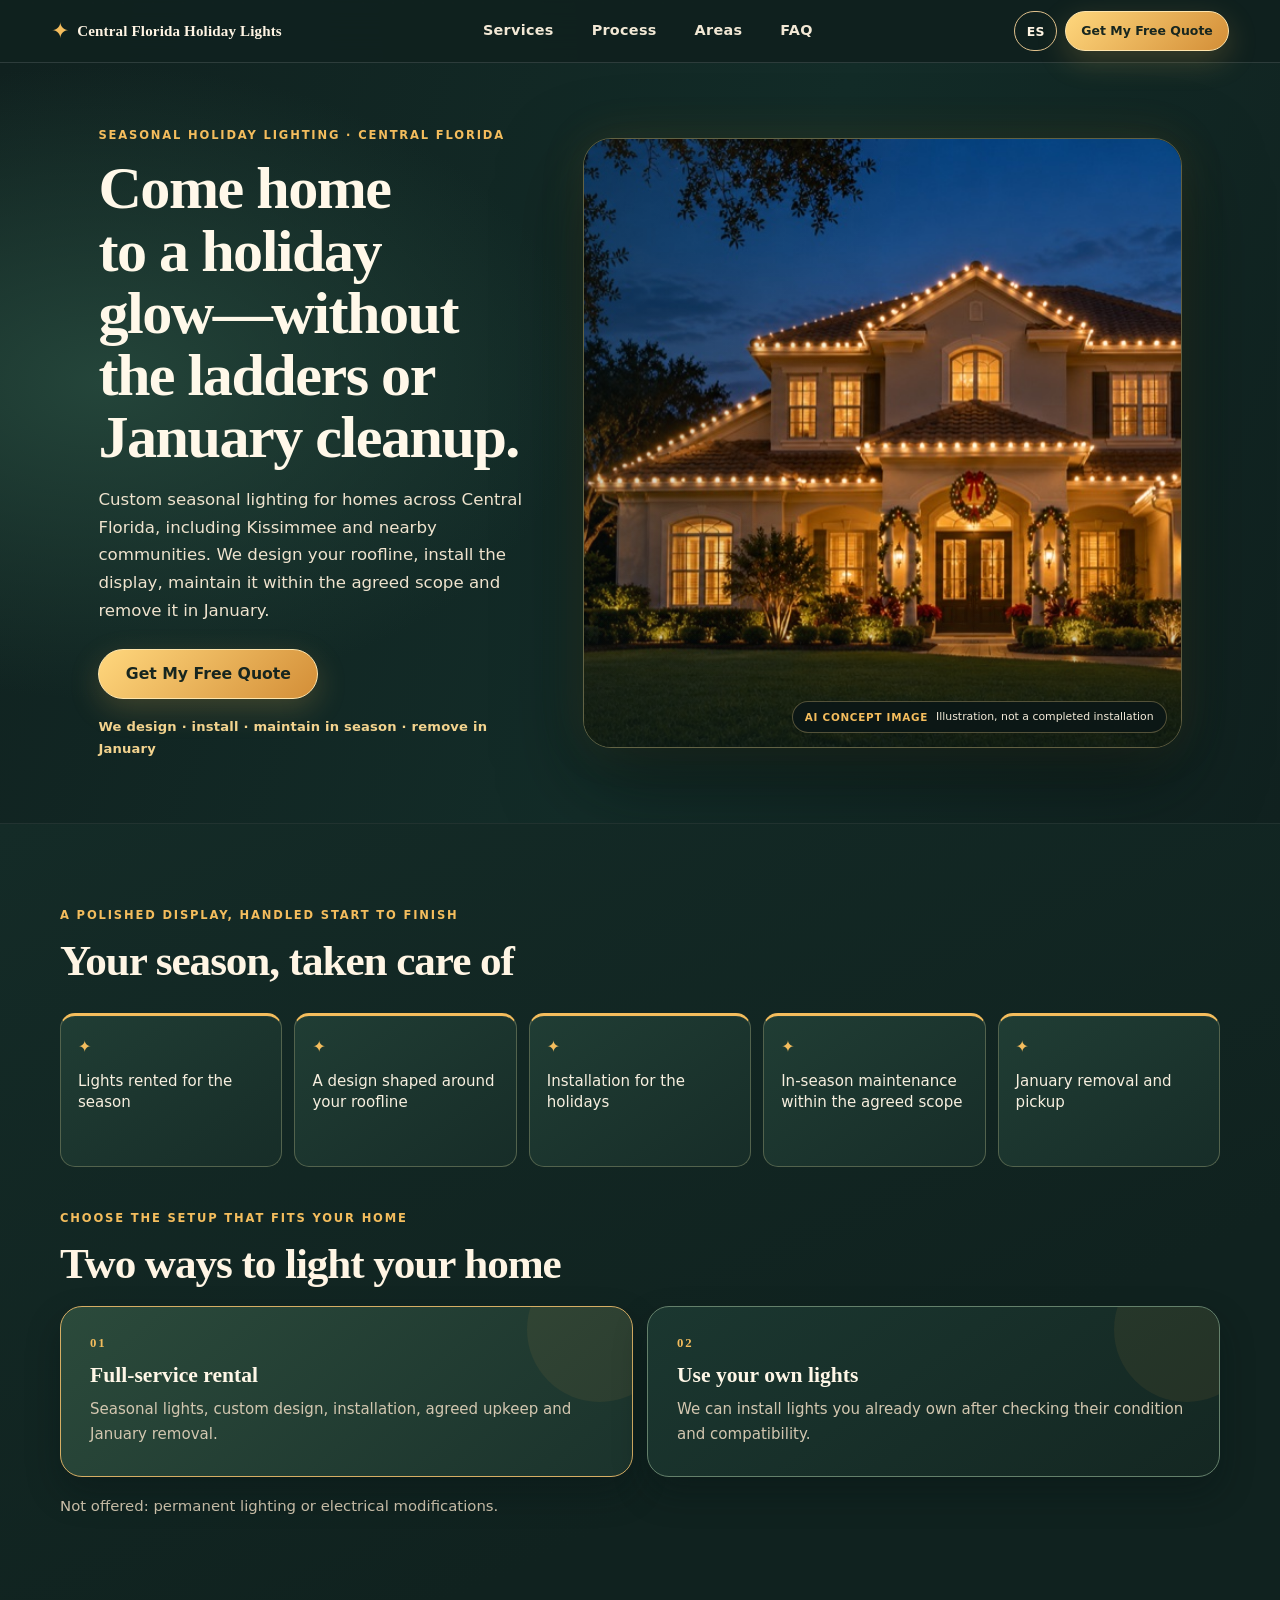
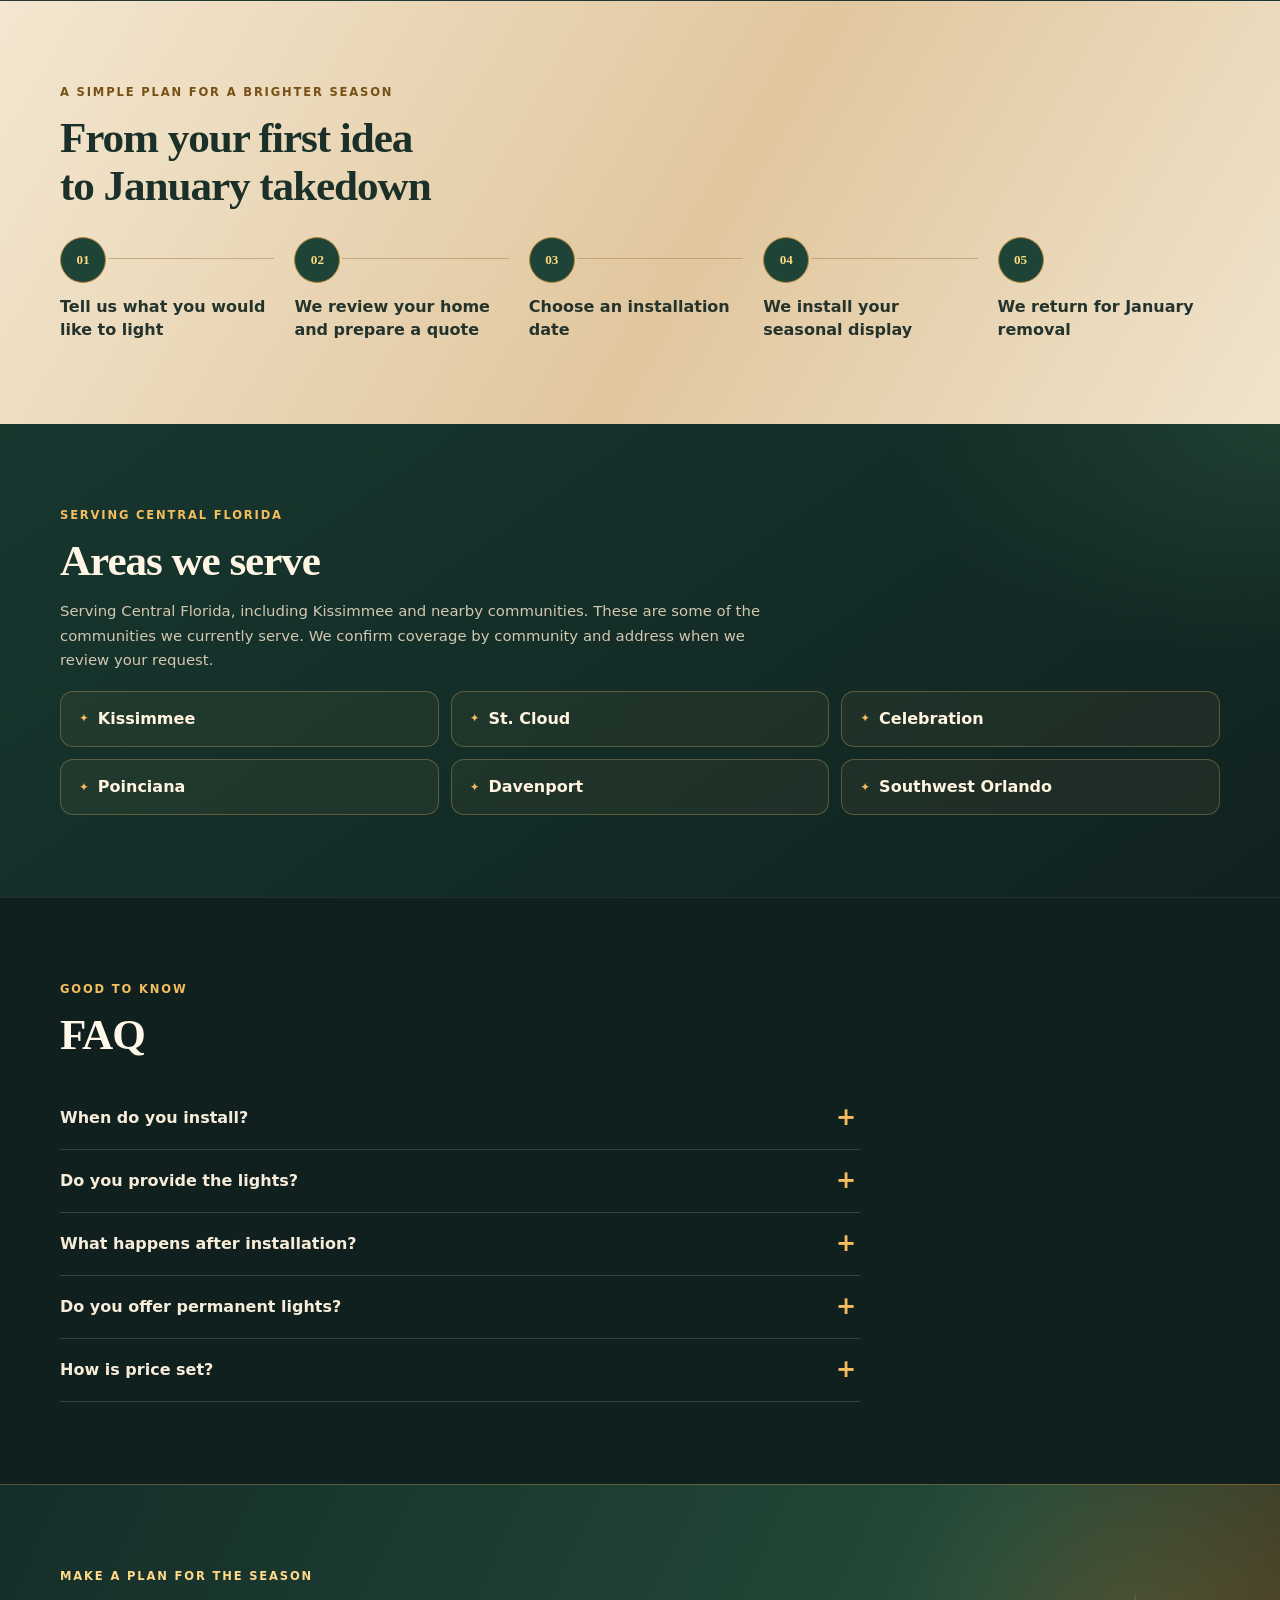
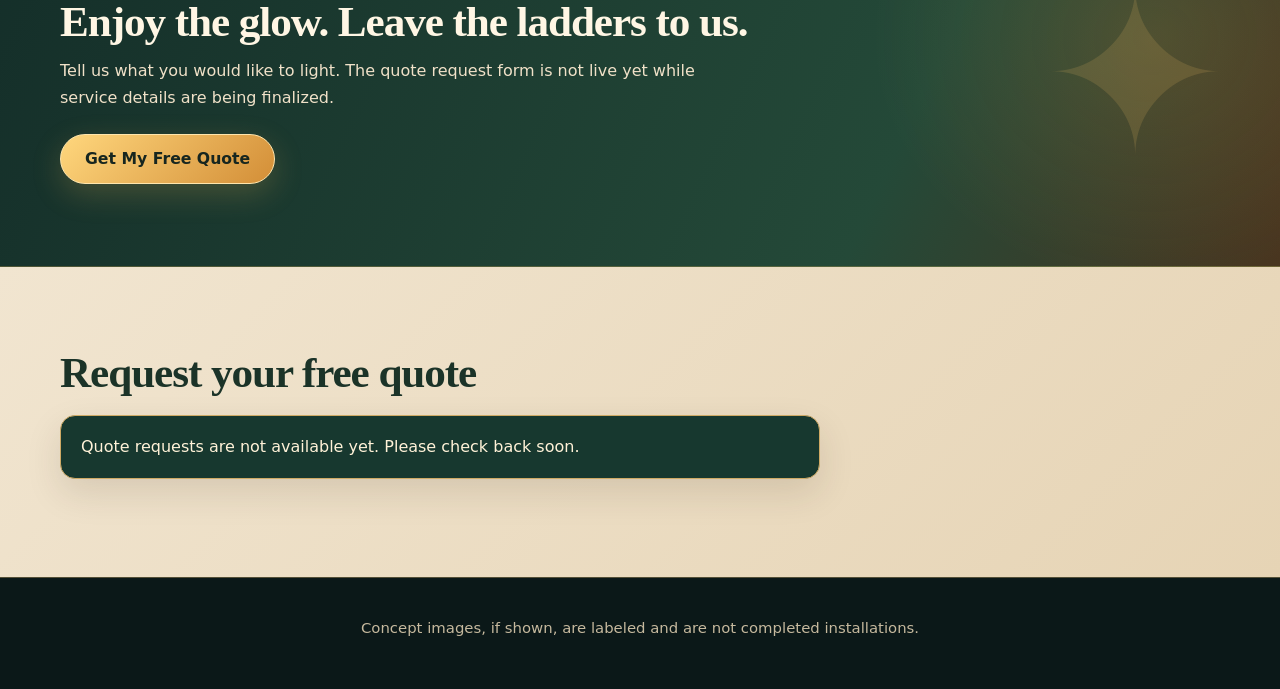
==== commit b1dddc0a: "Refresh holiday lighting site for conversions" ====
--- a/index.html
+++ b/index.html
@@ -1,6 +1,6 @@
 <!doctype html><html lang="en"><head><meta charset="utf-8">
 <meta name="viewport" content="width=device-width,initial-scale=1">
-<meta name="theme-color" content="#f6efe0">
+<meta name="theme-color" content="#10221f">
 <title>Christmas Light Installation · Central Florida</title>
 <meta name="description" content="Full-service seasonal Christmas light installation across Central Florida, including Kissimmee and nearby communities. Free quote.">
 <meta property="og:title" content="Christmas Light Installation · Central Florida">
@@ -11,7 +11,7 @@
 <div class="hr"><button id="lang" aria-label="Language / Idioma">ES</button><a class="btn sm" href="#quote" data-i="cta" data-ev="cta"></a></div></header>
 <main>
 <section class="hero" id="top"><div class="hero-inner">
-<figure class="hero-visual"><picture><source type="image/webp" srcset="assets/hero-concept-800.webp 800w, assets/hero-concept-1280.webp 1280w" sizes="(max-width:820px) 100vw, 55vw"><img id="heroImage" src="assets/hero-concept.png" width="1672" height="941" alt="" fetchpriority="high"></picture><figcaption><strong data-i="conceptLabel"></strong><span data-i="conceptNote"></span></figcaption></figure>
+<figure class="hero-visual"><picture><source type="image/jpeg" srcset="assets/hero-dusk-800.jpg 800w, assets/hero-dusk-1280.jpg 1280w" sizes="(max-width:820px) 100vw, 72vw"><img id="heroImage" src="assets/hero-concept.png" width="1280" height="548" alt="" fetchpriority="high"></picture><figcaption><strong data-i="conceptLabel"></strong><span data-i="conceptNote"></span></figcaption></figure>
 <div class="hero-copy"><p class="eyebrow" data-i="heroTag"></p><h1 id="h1"></h1><p class="hero-sub" id="sub"></p><div class="row hero-actions"><a class="btn" href="#quote" data-i="cta" data-ev="cta"></a><span id="contact" class="row"></span></div><p class="hero-note" data-i="heroNote"></p><p class="pr" id="price"></p></div>
 </div></section>
 <section id="services" class="services-section"><div class="section-heading"><p class="eyebrow" data-i="serviceIntro"></p><h2 id="incT"></h2></div><ul class="grid feature-grid" id="inc"></ul><div class="offer-heading"><p class="eyebrow" data-i="offerIntro"></p><h2 id="modT"></h2></div><div class="grid offer-grid" id="mods"></div><p class="mut scope-note" id="scope"></p></section>
--- a/assets/style.css
+++ b/assets/style.css
@@ -1,88 +1,61 @@
-:root{--bg:#f6efe0;--paper:#fffaf0;--ink:#2b2218;--mut:#665a48;--pine:#1f4a3a;--pine-d:#173a2d;--gold:#b98a2e;--gold-l:#e6c477;--line:#e0d3b8;--cream:#f6efe0}
+:root{
+ --bg:#10211f;--deep:#0c1919;--pine:#17382f;--pine-2:#214a3d;--panel:#1b342e;
+ --ink:#fff5e4;--mut:#d3c7b0;--gold:#f4bd5d;--gold-d:#d38e37;--line:#506558;
+ --cream:#f1e5d0;--paper:#e6d4b5;--dark-ink:#192923;--radius:22px
+}
 *{box-sizing:border-box}
-html{scroll-behavior:smooth;scroll-padding-top:104px;-webkit-text-size-adjust:100%}
-body{margin:0;overflow-x:hidden;color:var(--ink);font:16px/1.65 system-ui,-apple-system,"Segoe UI",sans-serif;background:url("data:image/svg+xml,%3Csvg xmlns='http://www.w3.org/2000/svg' width='26' height='26'%3E%3Ccircle cx='3' cy='3' r='1' fill='%23b98a2e' fill-opacity='.16'/%3E%3C/svg%3E"),var(--bg)}
+html{scroll-behavior:smooth;scroll-padding-top:100px;-webkit-text-size-adjust:100%}
+body{margin:0;overflow-x:hidden;color:var(--ink);font:16px/1.65 system-ui,-apple-system,"Segoe UI",sans-serif;background-color:var(--bg);background-image:radial-gradient(ellipse at 20% 5%,#31544455,transparent 40%),url("data:image/svg+xml,%3Csvg xmlns='http://www.w3.org/2000/svg' width='30' height='30'%3E%3Ccircle cx='3' cy='3' r='1' fill='%23f4bd5d' fill-opacity='.09'/%3E%3C/svg%3E")}
 @media(prefers-reduced-motion:reduce){html{scroll-behavior:auto}*,*::before,*::after{animation:none!important;transition:none!important}}
 a{color:inherit}[hidden]{display:none!important}
-a:focus-visible,button:focus-visible,input:focus-visible,select:focus-visible,textarea:focus-visible,summary:focus-visible{outline:3px solid var(--pine);outline-offset:3px}
-.hd{position:sticky;top:0;z-index:9;display:flex;flex-wrap:wrap;align-items:center;gap:4px 10px;padding:8px 16px 4px;background:#f6efe0ee;border-bottom:1px solid var(--line);backdrop-filter:blur(14px)}
-.brand-mark{display:flex;align-items:center;gap:8px;text-decoration:none;min-height:40px}
-.brand-mark b{font:700 1rem Georgia,serif}.brand-spark{color:var(--gold);font-size:1.3rem}
-.hr{margin-left:auto;display:flex;gap:8px;align-items:center}
-.hd nav{order:3;flex:0 0 100%;display:flex;justify-content:space-between;gap:4px}
-.hd nav a{padding:8px 6px;color:var(--pine);text-decoration:none;font-size:.84rem;font-weight:600}
-@media(min-width:820px){.hd{flex-wrap:nowrap;padding:10px clamp(20px,4vw,56px)}.hd nav{order:0;flex:1;justify-content:center;gap:28px}.hd nav a{font-size:.92rem}}
-button#lang{min-width:44px;min-height:40px;background:transparent;color:var(--pine);border:1.5px solid var(--pine);border-radius:999px;padding:6px 12px;cursor:pointer;font:700 .8rem system-ui,sans-serif}
-.btn{display:inline-flex;align-items:center;justify-content:center;min-height:48px;padding:12px 24px;background:linear-gradient(135deg,var(--gold-l),var(--gold));color:#1d1406;font-weight:750;font-size:1rem;line-height:1.2;border:0;border-radius:999px;text-decoration:none;cursor:pointer;box-shadow:0 8px 22px #b98a2e40;transition:transform .2s}
-.btn:hover{transform:translateY(-2px)}.btn.sm{min-height:40px;padding:8px 14px;font-size:.8rem}
-.btn.ghost{background:transparent;color:var(--pine);border:1.5px solid var(--pine);box-shadow:none}
-main>section{padding:48px max(20px,calc((100% - 1100px)/2))}
-@media(min-width:820px){main>section{padding-top:84px;padding-bottom:84px}}
-.eyebrow{margin:0 0 10px;color:var(--pine);font-size:.74rem;font-weight:800;letter-spacing:.15em;text-transform:uppercase}
-h1,h2{font-family:Georgia,"Times New Roman",serif;font-weight:600;letter-spacing:-.02em;text-wrap:balance;margin:0}
-h2{font-size:clamp(1.7rem,4.5vw,2.5rem);line-height:1.12}
-.mut{color:var(--mut);font-size:.92rem}.row{display:flex;flex-wrap:wrap;gap:10px;align-items:center}
-.section-heading{max-width:680px;margin-bottom:26px}
-/* hero */
-main>.hero{padding-top:28px;padding-bottom:44px;background:radial-gradient(36rem 22rem at 85% 30%,#e6c47755,transparent 70%),radial-gradient(28rem 18rem at 0 0,#fffaf0,transparent 70%)}
-.hero-inner{display:grid;grid-template-areas:"copy" "visual";gap:26px}
-.hero-copy{grid-area:copy}.hero-visual{grid-area:visual;margin:0;position:relative;min-width:0}
-.hero h1{font-size:clamp(2.1rem,9.2vw,3.2rem);line-height:1.04;margin-bottom:14px;color:var(--pine-d)}
-.hero-sub{margin:0;color:var(--mut);font-size:1rem;line-height:1.65}
-.hero-actions{margin-top:20px}.hero-actions>.btn{flex:1 1 220px}
-.hero-note{margin:16px 0 0;color:var(--pine);font-size:.8rem;font-weight:600}
-.pr{margin:10px 0 0;color:var(--mut);font-size:.86rem}
-picture{display:block}.hero-visual img{display:block;width:100%;height:auto;aspect-ratio:4/3;object-fit:cover;object-position:68% 55%;border-radius:20px;border:1px solid var(--line);box-shadow:0 18px 44px #5a3f1a30}
-.hero-visual figcaption{position:absolute;left:10px;right:10px;bottom:10px;display:flex;flex-wrap:wrap;gap:2px 10px;align-items:center;padding:8px 11px;background:#17261fdd;border-radius:12px;color:#f6efe0;font-size:.72rem;line-height:1.35}
-.hero-visual figcaption strong{color:var(--gold-l);font-size:.7rem;letter-spacing:.08em;text-transform:uppercase}
-@media(min-width:820px){main>.hero{padding-top:64px;padding-bottom:88px}.hero-inner{grid-template-columns:minmax(0,.9fr) minmax(0,1.1fr);grid-template-areas:"copy visual";align-items:center;gap:clamp(36px,5vw,72px)}.hero h1{font-size:clamp(2.8rem,4.8vw,4.4rem)}.hero-sub{font-size:1.12rem}.hero-actions>.btn{flex:0 0 auto}.hero-visual img{aspect-ratio:1.38/1;object-position:61% center;border-radius:24px}.hero-visual figcaption{left:14px;right:14px;bottom:14px;font-size:.78rem}}
-/* servicios */
-.services-section{background:var(--paper);border-top:1px solid var(--line)}
-.feature-grid{display:grid;gap:10px;list-style:none;padding:0;margin:0;counter-reset:f}
-.feature-grid li{counter-increment:f;display:flex;gap:14px;align-items:center;padding:14px 16px;background:#fff;border:1px solid var(--line);border-left:4px solid var(--gold);border-radius:12px;font-size:.95rem;line-height:1.4}
-.feature-grid li::before{content:"0" counter(f);color:#8a6416;font:700 1rem Georgia,serif}
-.offer-heading{margin:40px 0 20px}
-.offer-grid{display:grid;gap:14px}
-.offer-card{padding:22px;background:#fff;border:1px solid var(--line);border-radius:18px}
-.offer-card.offer-card-1{background:var(--pine);border-color:var(--pine);color:#f6efe0}.offer-card.offer-card-1 p{color:#e3dcc8}.offer-card.offer-card-1 .offer-number{color:var(--gold-l)}
-.offer-number{display:block;margin-bottom:14px;color:#8a6416;font:700 .85rem Georgia,serif;letter-spacing:.1em}
-.offer-card b{display:block;font:600 1.3rem Georgia,serif}.offer-card p{margin:8px 0 0;color:var(--mut);font-size:.94rem}
-.scope-note{margin:16px 0 0}
-@media(min-width:700px){.feature-grid{grid-template-columns:repeat(3,1fr)}.offer-grid{grid-template-columns:1fr 1fr}.offer-card{padding:28px}}
-@media(min-width:1000px){.feature-grid{grid-template-columns:repeat(5,1fr)}.feature-grid li{flex-direction:column;align-items:flex-start;min-height:130px;padding:20px 16px;border-left:1px solid var(--line);border-top:4px solid var(--gold)}}
-/* proceso */
-.process-section{background:var(--pine);color:#f6efe0;background-image:radial-gradient(30rem 16rem at 100% 0,#e6c4772e,transparent 70%)}
-.process-section .eyebrow{color:var(--gold-l)}.process-section h2{color:#fffaf0}
-.process-grid{display:grid;gap:0;list-style:none;padding:0;margin:0;counter-reset:p}
-.process-grid li{counter-increment:p;position:relative;padding:4px 0 24px 56px;font-size:1rem;min-height:56px;display:flex;align-items:center}
-.process-grid li::before{content:counter(p);position:absolute;left:0;top:0;width:38px;height:38px;border-radius:50%;background:var(--gold-l);color:#1d1406;display:grid;place-items:center;font:700 .95rem Georgia,serif}
-.process-grid li:not(:last-child)::after{content:"";position:absolute;left:18px;top:40px;bottom:2px;width:2px;background:#e6c47766}
-@media(min-width:820px){.process-grid{grid-template-columns:repeat(5,1fr)}.process-grid li{display:block;padding:52px 14px 0 0;min-height:0}.process-grid li:not(:last-child)::after{left:42px;right:6px;top:18px;bottom:auto;width:auto;height:2px}}
-/* zonas */
-.areas-section .section-heading{margin-bottom:18px}
-.area-grid{display:grid;grid-template-columns:repeat(2,1fr);gap:8px;list-style:none;padding:0;margin:0}
-.area-grid li{display:flex;gap:8px;align-items:center;min-height:54px;padding:10px 12px;background:var(--paper);border:1px solid var(--line);border-radius:12px;font-size:.9rem;font-weight:600;color:var(--pine-d)}
-.area-grid li::before{content:"✦";color:var(--gold);font-size:.75rem}
-@media(min-width:700px){.area-grid{grid-template-columns:repeat(3,1fr);gap:12px}.area-grid li{font-size:1rem;padding:14px 18px}}
-/* faq */
-.faq-section{background:var(--paper);border-top:1px solid var(--line)}
-#faqList{max-width:760px}
-details{border-bottom:1px solid var(--line);padding:4px 0}
-summary{position:relative;cursor:pointer;list-style:none;min-height:48px;display:flex;align-items:center;padding-right:30px;font-weight:650;color:var(--pine-d)}
-summary::-webkit-details-marker{display:none}summary::after{content:"+";position:absolute;right:4px;color:#8a6416;font-size:1.5rem}
-details[open] summary::after{content:"−"}details p{margin:0 0 14px;color:var(--mut)}
-/* cta */
-.cta-band{position:relative;overflow:hidden;background:linear-gradient(120deg,var(--pine-d),var(--pine));color:#f6efe0}
-.cta-band>div{position:relative;z-index:1;max-width:620px}.cta-band .eyebrow{color:var(--gold-l)}.cta-band h2{color:#fffaf0}
-.cta-band p:not(.eyebrow){margin:12px 0 22px;color:#e3dcc8}.cta-band .btn{width:100%}
-@media(min-width:600px){.cta-band .btn{width:auto}}
-.cta-spark{position:absolute;right:4%;top:50%;transform:translateY(-50%);color:#e6c47728;font-size:clamp(7rem,18vw,14rem);line-height:1;pointer-events:none}
-/* formulario (sin cambios de lógica) */
-#quote h2{margin-bottom:16px}
-#unavailable{padding:16px 18px;border:1px solid var(--gold);background:var(--paper);border-radius:12px;color:var(--ink)}
-form{max-width:760px;background:#fff;border:1px solid var(--line);border-radius:18px;padding:20px}
-label{display:block;margin:0 0 14px}label span,legend{display:block;margin-bottom:5px;color:var(--mut);font-size:.9rem}
-input:not([type=checkbox]),select,textarea{width:100%;padding:12px;font:inherit;color:var(--ink);background:#fff;border:1px solid #bfae8a;border-radius:8px}
-.ck{display:flex;gap:10px;align-items:flex-start}.ck span{color:var(--ink)}fieldset{border:0;padding:0}.hp{position:absolute;left:-9999px}
-.step{display:none}.step.on{display:block}#msg{min-height:1.4em;color:#a3341f}.steps{color:var(--pine);font-weight:700}
-footer{padding:30px 20px 40px;text-align:center;color:#e3dcc8;background:var(--pine-d)}footer p{margin:8px 0}footer a{color:#e3dcc8}footer .mut{color:#c9c2ad}
+a:focus-visible,button:focus-visible,input:focus-visible,select:focus-visible,textarea:focus-visible,summary:focus-visible{outline:3px solid var(--gold);outline-offset:3px}
+.hd{position:sticky;top:0;z-index:9;display:flex;flex-wrap:wrap;align-items:center;gap:4px 10px;padding:8px 16px 4px;background:#10211fed;border-bottom:1px solid #ffffff20;backdrop-filter:blur(14px)}
+.brand-mark{display:flex;align-items:center;gap:8px;min-height:42px;text-decoration:none}.brand-mark b{font:700 .94rem Georgia,serif;letter-spacing:.01em}.brand-spark{color:var(--gold);font-size:1.35rem}
+.hr{margin-left:auto;display:flex;gap:8px;align-items:center}.hd nav{order:3;flex:0 0 100%;display:flex;justify-content:space-between;gap:4px}.hd nav a{display:inline-flex;align-items:center;min-height:40px;padding:6px;color:#f2e8d5;text-decoration:none;font-size:.82rem;font-weight:650;letter-spacing:.02em}.hd nav a:hover{color:var(--gold)}
+@media(min-width:820px){.hd{flex-wrap:nowrap;padding:10px clamp(20px,4vw,58px)}.hd nav{order:0;flex:1;justify-content:center;gap:26px}.hd nav a{font-size:.9rem}}
+button#lang{min-width:42px;min-height:40px;background:transparent;color:var(--ink);border:1px solid #dec08c;border-radius:999px;padding:6px 12px;cursor:pointer;font:700 .78rem system-ui,sans-serif}
+.btn{display:inline-flex;align-items:center;justify-content:center;min-height:50px;padding:13px 24px;background:linear-gradient(135deg,#ffd77d,var(--gold-d));color:#17261f;font-weight:800;font-size:.98rem;line-height:1.2;border:1px solid #ffe5ac;border-radius:999px;text-decoration:none;cursor:pointer;box-shadow:0 10px 30px #f2b85035;transition:transform .2s,box-shadow .2s}
+.btn:hover{transform:translateY(-2px);box-shadow:0 14px 34px #f2b85055}.btn.sm{min-height:40px;padding:8px 15px;font-size:.78rem}.btn.ghost{background:transparent;color:var(--ink);border:1px solid #d6c4a5;box-shadow:none}
+main>section{padding:56px max(20px,calc((100% - 1160px)/2))}
+@media(min-width:820px){main>section{padding-top:82px;padding-bottom:82px}}
+.eyebrow{margin:0 0 12px;color:var(--gold);font-size:.72rem;font-weight:850;letter-spacing:.16em;text-transform:uppercase}
+h1,h2{font-family:Georgia,"Times New Roman",serif;font-weight:600;letter-spacing:-.025em;text-wrap:balance;margin:0}
+h2{font-size:clamp(1.8rem,4.5vw,2.7rem);line-height:1.1}.mut{color:var(--mut);font-size:.93rem}.row{display:flex;flex-wrap:wrap;gap:10px;align-items:center}.section-heading{max-width:720px;margin-bottom:28px}
+/* Hero: blue-hour image with a clear path to the quote action. */
+main>.hero{position:relative;isolation:isolate;overflow:hidden;padding-top:0;padding-bottom:0;background:radial-gradient(40rem 26rem at 8% 42%,#24453a,transparent 76%),linear-gradient(110deg,#10211f,#132c28 55%,#10211f)}
+.hero-inner{position:relative;display:grid;grid-template-columns:minmax(0,.84fr) minmax(0,1.16fr);grid-template-areas:"copy visual";align-items:center;gap:clamp(28px,4vw,58px);max-width:1320px;min-height:min(760px,calc(100svh - 70px));margin:0 auto;padding:38px clamp(20px,3vw,46px)}
+.hero-copy{grid-area:copy;position:relative;z-index:2;max-width:610px}.hero h1{font-size:clamp(2.8rem,4.7vw,4.6rem);line-height:1.035;margin-bottom:17px;color:#fff8e9}.hero-sub{max-width:570px;margin:0;color:#efe3ce;font-size:clamp(1rem,1.3vw,1.14rem);line-height:1.68}.hero-actions{margin-top:24px}.hero-actions>.btn{min-width:220px}.hero-note{margin:17px 0 0;color:#f3d38e;font-size:.82rem;font-weight:700;letter-spacing:.015em}.pr{margin:10px 0 0;color:var(--mut);font-size:.88rem}
+.hero-visual{grid-area:visual;position:relative;z-index:1;min-width:0;height:clamp(410px,49vw,610px);margin:0;overflow:hidden;border:1px solid #e7c07660;border-radius:28px;box-shadow:0 30px 80px #050d0c88,0 0 45px #e7a73820}
+.hero-visual::after{position:absolute;inset:0;content:"";background:linear-gradient(0deg,#0c1c19aa,transparent 24%),linear-gradient(110deg,#10211f55,transparent 42%);pointer-events:none}
+.hero-visual picture{display:block;width:100%;height:100%}.hero-visual img{display:block;width:100%;height:100%;object-fit:cover;object-position:center 54%}
+.hero-visual figcaption{position:absolute;z-index:2;right:14px;bottom:14px;display:flex;flex-wrap:wrap;gap:2px 8px;align-items:center;max-width:calc(100% - 28px);padding:8px 12px;background:#0b1717dc;border:1px solid #e5c68155;border-radius:999px;color:#f3ead9;font-size:.68rem;line-height:1.25;backdrop-filter:blur(8px)}
+.hero-visual figcaption strong{color:var(--gold);font-size:.65rem;letter-spacing:.07em;text-transform:uppercase}
+@media(max-width:819px){
+ main>.hero{padding:0 18px 26px;background:radial-gradient(28rem 20rem at 100% 40%,#2a5140,transparent 75%),#10211f}
+ .hero-inner{grid-template-columns:1fr;grid-template-areas:"visual" "copy";gap:0;min-height:0;padding:0}
+ .hero-visual{height:clamp(214px,59vw,286px);margin:0 -18px;border:0;border-bottom:1px solid #e7c07660;border-radius:0 0 24px 24px;box-shadow:0 16px 38px #050d0c70}
+ .hero-visual img{object-position:center 50%}.hero-visual::after{background:linear-gradient(0deg,#0c1c1970,transparent 32%)}
+ .hero-visual figcaption{right:10px;bottom:10px;padding:7px 10px;font-size:.63rem}.hero-visual figcaption strong{font-size:.6rem}
+ .hero-copy{max-width:700px;padding:24px 0 0}.hero h1{font-size:clamp(2.2rem,9vw,3.15rem);line-height:1.04;margin-bottom:12px}.hero-sub{font-size:.98rem;line-height:1.57}.hero-actions{margin-top:18px}.hero-actions>.btn{width:100%;min-height:52px}.hero-note{font-size:.75rem;margin-top:13px}
+}
+@media(min-width:820px){.hero-actions>.btn{width:auto}}
+/* Service inclusions and packages */
+.services-section{background:linear-gradient(155deg,#142b27,#10221f 72%);border-top:1px solid #ffffff12;border-bottom:1px solid #ffffff12}
+.feature-grid{display:grid;gap:12px;list-style:none;padding:0;margin:0;counter-reset:f}.feature-grid li{counter-increment:f;position:relative;display:flex;gap:13px;align-items:center;min-height:82px;padding:16px;background:linear-gradient(145deg,#203d34,#172d28);border:1px solid #53634d;border-left:4px solid var(--gold);border-radius:15px;color:#f7efdf;font-size:.94rem;line-height:1.4;box-shadow:inset 0 1px 0 #ffffff09}
+.feature-grid li::before{content:"✦";flex:0 0 auto;color:var(--gold);font-size:1rem}.offer-heading{margin:42px 0 19px}.offer-grid{display:grid;gap:14px}.offer-card{position:relative;overflow:hidden;padding:23px;background:linear-gradient(145deg,#1b3730,#142722);border:1px solid #64806b;border-radius:var(--radius);box-shadow:0 16px 34px #07131155}.offer-card::after{position:absolute;right:-40px;top:-50px;width:145px;height:145px;border-radius:50%;background:#e9af4b12;content:"";pointer-events:none}.offer-card.offer-card-1{background:linear-gradient(140deg,#2b4a3b,#1b332c);border-color:#d6ae64}.offer-card-1 p{color:#efe4ce}.offer-number{display:block;margin-bottom:12px;color:var(--gold);font:700 .8rem Georgia,serif;letter-spacing:.14em}.offer-card b{display:block;font:600 1.35rem Georgia,serif;color:#fff7e7}.offer-card p{position:relative;z-index:1;margin:9px 0 0;color:var(--mut);font-size:.94rem}.scope-note{margin:17px 0 0}
+@media(min-width:700px){.feature-grid{grid-template-columns:repeat(3,1fr)}.offer-grid{grid-template-columns:1fr 1fr}.offer-card{padding:29px}}
+@media(min-width:1000px){.feature-grid{grid-template-columns:repeat(5,1fr)}.feature-grid li{flex-direction:column;align-items:flex-start;justify-content:flex-start;min-height:154px;padding:20px 17px;border-left:1px solid #53634d;border-top:3px solid var(--gold)}}
+/* Process */
+.process-section{color:var(--dark-ink);background:linear-gradient(120deg,#f3e7d1,#e1c79e 55%,#f0e4cd)}.process-section .eyebrow{color:#765015}.process-section h2{color:#1a3028}.process-grid{display:grid;gap:0;list-style:none;padding:0;margin:0;counter-reset:p}.process-grid li{counter-increment:p;position:relative;display:flex;align-items:center;min-height:64px;padding:5px 0 24px 58px;color:#24342d;font-size:1rem;font-weight:620;line-height:1.45}.process-grid li::before{content:"0" counter(p);position:absolute;left:0;top:0;width:40px;height:40px;border-radius:50%;background:#1d4436;color:#ffda83;border:1px solid #b7883c;display:grid;place-items:center;font:700 .82rem Georgia,serif}.process-grid li:not(:last-child)::after{content:"";position:absolute;left:19px;top:42px;bottom:0;width:1px;background:#a9844b88}
+@media(min-width:820px){.process-grid{grid-template-columns:repeat(5,1fr);gap:12px}.process-grid li{display:block;padding:58px 12px 0 0;min-height:0}.process-grid li::before{width:44px;height:44px}.process-grid li:not(:last-child)::after{left:48px;right:8px;top:21px;bottom:auto;width:auto;height:1px}}
+/* Service areas */
+.areas-section{background:radial-gradient(32rem 20rem at 100% 0,#2b513c88,transparent 75%),linear-gradient(145deg,#17372f,#10221f)}.areas-section .section-heading{margin-bottom:18px}.area-grid{display:grid;grid-template-columns:repeat(2,1fr);gap:9px;list-style:none;padding:0;margin:0}.area-grid li{display:flex;gap:9px;align-items:center;min-height:52px;padding:10px 12px;background:#f0c56b0e;border:1px solid #d2ad6655;border-radius:13px;color:#fff4df;font-size:.88rem;font-weight:650}.area-grid li::before{content:"✦";color:var(--gold);font-size:.73rem}@media(min-width:700px){.area-grid{grid-template-columns:repeat(3,1fr);gap:12px}.area-grid li{font-size:1rem;padding:14px 18px}}
+/* FAQ */
+.faq-section{background:#10201f;border-top:1px solid #ffffff12}.faq-section .section-heading h2{color:#fff7e8}#faqList{max-width:800px}details{border-bottom:1px solid #ffffff26;padding:4px 0}summary{position:relative;cursor:pointer;list-style:none;min-height:54px;display:flex;align-items:center;padding:8px 36px 8px 0;font-weight:650;color:#f7ecd8}summary::-webkit-details-marker{display:none}summary::after{content:"+";position:absolute;right:4px;color:var(--gold);font-size:1.5rem}details[open] summary::after{content:"−"}details p{margin:0 0 16px;color:var(--mut)}
+/* CTA */
+.cta-band{position:relative;overflow:hidden;background:radial-gradient(25rem 22rem at 90% 40%,#f1b84d24,transparent 70%),linear-gradient(115deg,#142e29,#244938 70%,#49351f);border-top:1px solid #f7c65a40;border-bottom:1px solid #f7c65a40}.cta-band>div{position:relative;z-index:1;max-width:690px}.cta-band .eyebrow{color:#ffd988}.cta-band h2{color:#fff6e4}.cta-band p:not(.eyebrow){margin:13px 0 23px;color:#f0e1c8}.cta-band .btn{width:100%}@media(min-width:600px){.cta-band .btn{width:auto}}.cta-spark{position:absolute;right:4%;top:50%;transform:translateY(-50%);color:#f1c26628;font-size:clamp(7rem,18vw,14rem);line-height:1;pointer-events:none}
+/* Quote handoff */
+#quote{color:var(--dark-ink);background:linear-gradient(135deg,var(--cream),var(--paper))}#quote h2{max-width:720px;margin-bottom:18px;color:#1b3328}#unavailable{max-width:760px;padding:18px 20px;border:1px solid #cfaa65;background:#17382f;border-radius:15px;color:#fff2d8;box-shadow:0 14px 35px #38281420}
+form{max-width:760px;background:#fbf5e9;border:1px solid #d5c4a5;border-radius:var(--radius);padding:20px;color:var(--dark-ink)}label{display:block;margin:0 0 14px}label span,legend{display:block;margin-bottom:5px;color:#4a5148;font-size:.9rem}input:not([type=checkbox]),select,textarea{width:100%;padding:12px;font:inherit;color:#18251f;background:#fffdf7;border:1px solid #9c8b6c;border-radius:9px}.ck{display:flex;gap:10px;align-items:flex-start}.ck span{color:var(--dark-ink)}fieldset{border:0;padding:0}.hp{position:absolute;left:-9999px}.step{display:none}.step.on{display:block}#msg{min-height:1.4em;color:#9b351f}.steps{color:#244b3c;font-weight:750}
+footer{padding:30px 20px 40px;text-align:center;color:#f1e5d1;background:#0b1818;border-top:1px solid #e7c07655}footer p{margin:8px 0}footer a{color:#f1e5d1}footer .mut{color:#c6b99e}
+@media(max-width:380px){.hd{padding-left:12px;padding-right:12px;gap:3px 7px}.brand-mark b{font-size:.83rem}.btn.sm{padding-inline:11px}.hd nav a{padding-inline:3px;font-size:.76rem}.hero h1{font-size:2.14rem}.hero-sub{font-size:.94rem}.area-grid li{font-size:.82rem;padding:9px}.hero-note{letter-spacing:-.02em}}
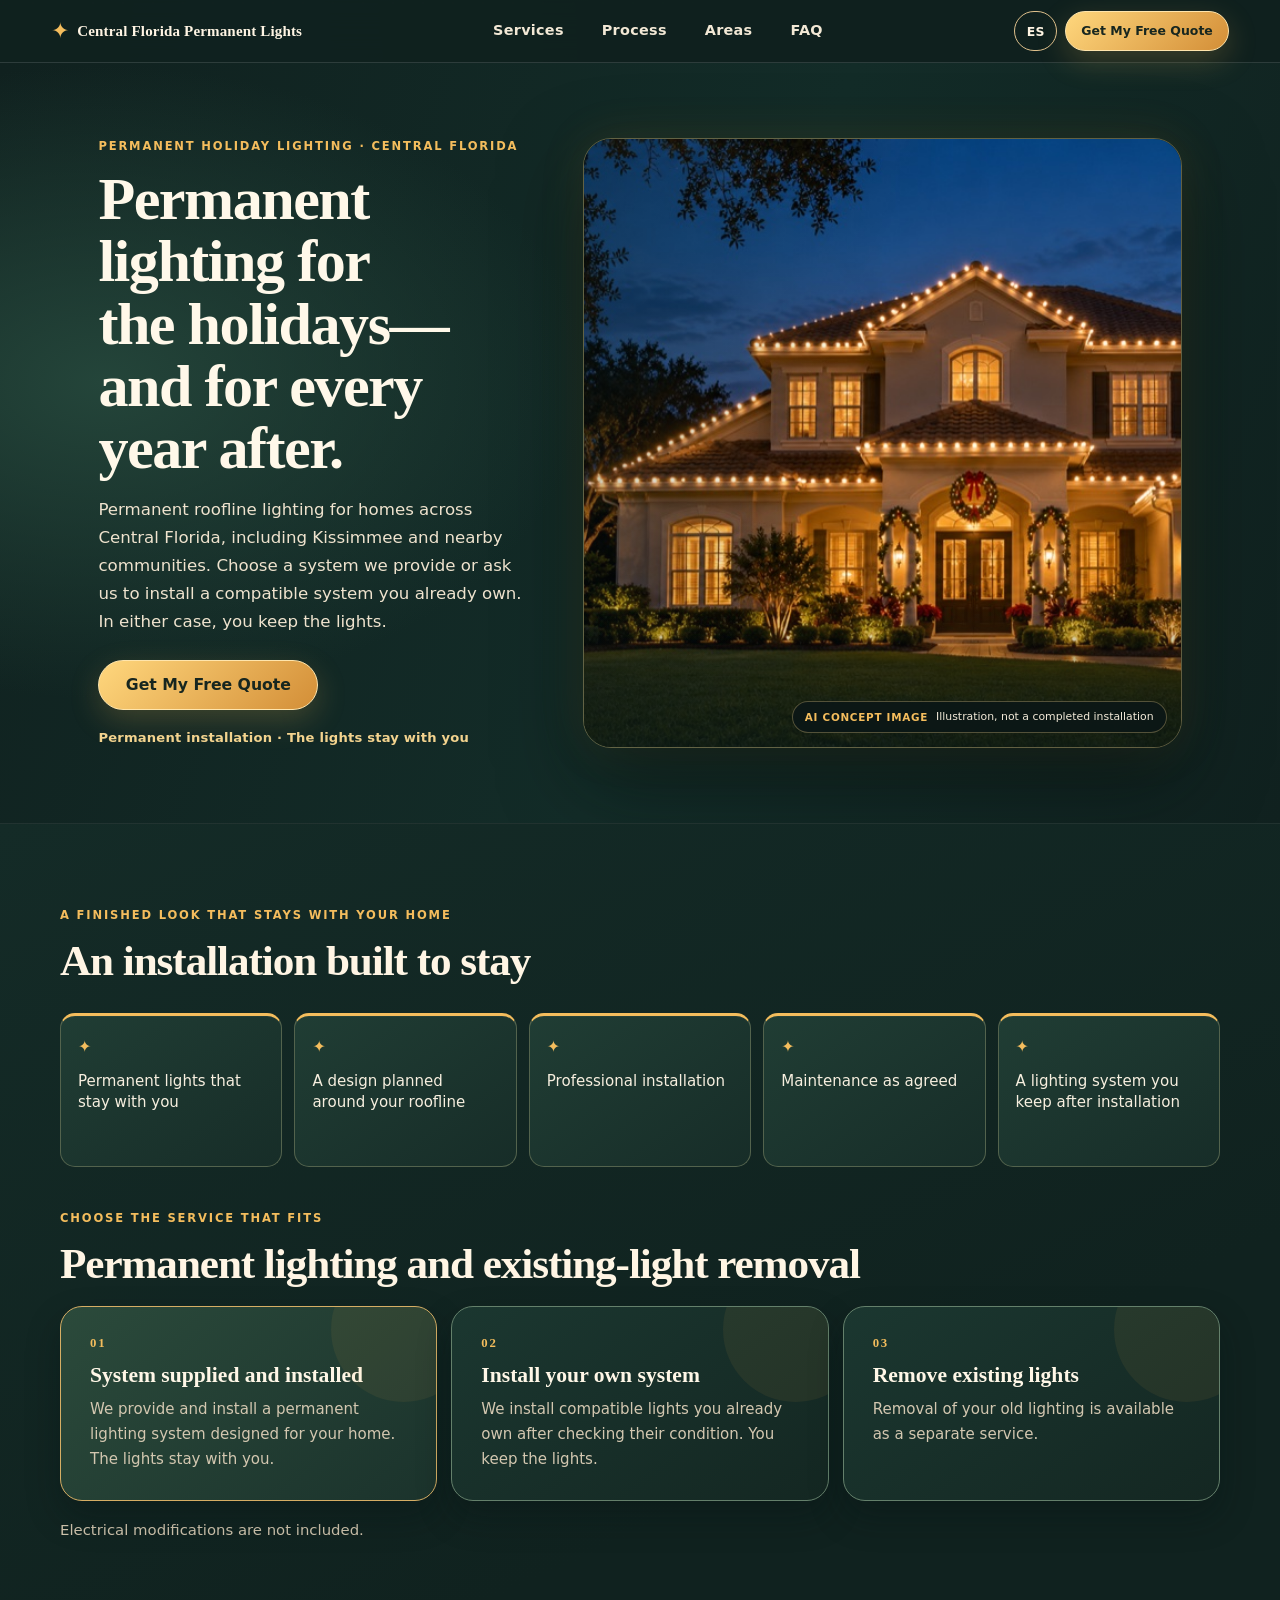
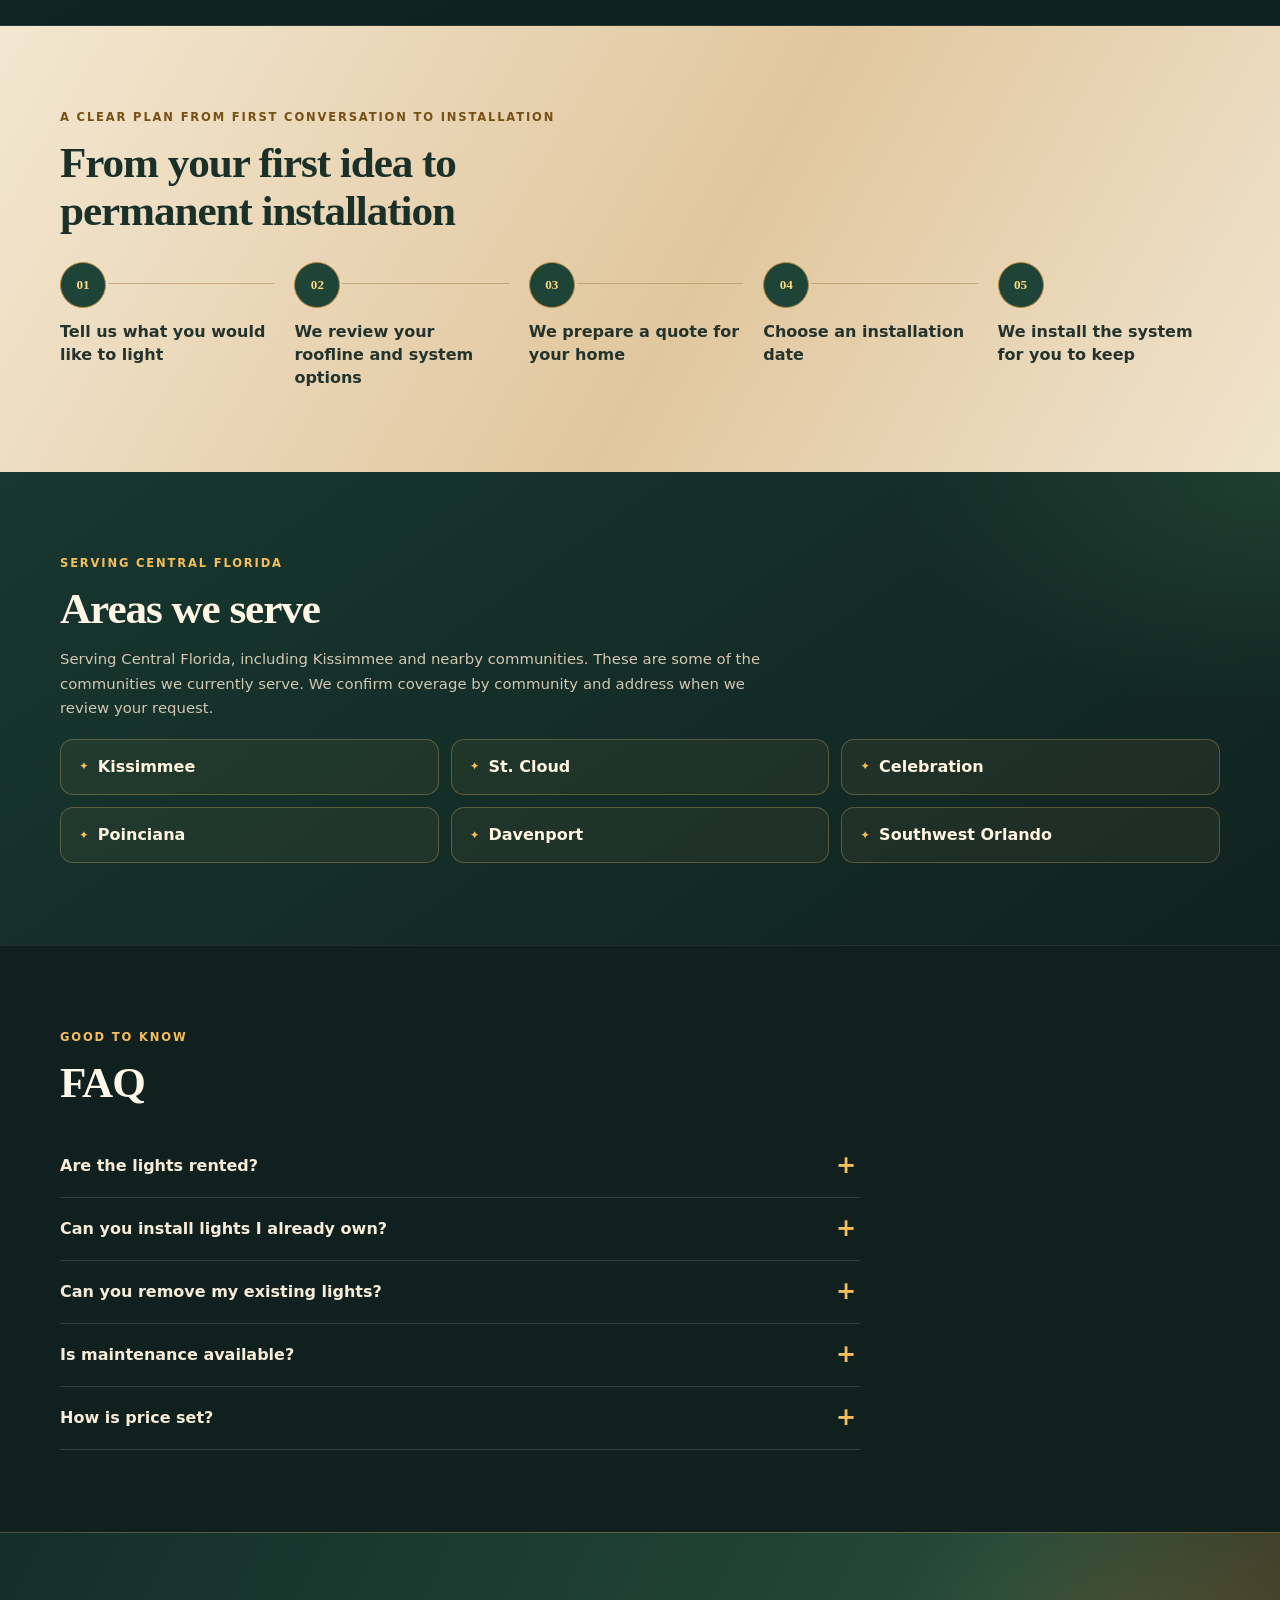
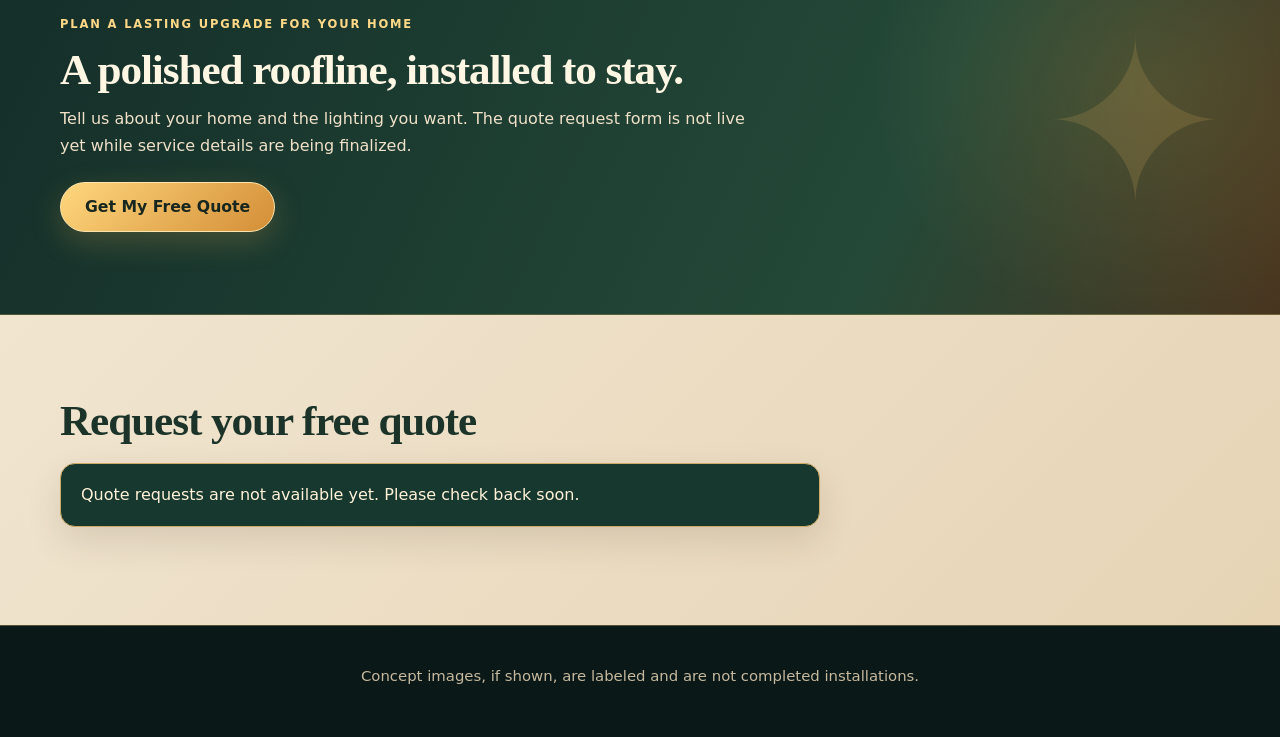
==== commit 44aa0bc6: "Correct permanent lighting service copy" ====
--- a/index.html
+++ b/index.html
@@ -1,10 +1,10 @@
 <!doctype html><html lang="en"><head><meta charset="utf-8">
 <meta name="viewport" content="width=device-width,initial-scale=1">
 <meta name="theme-color" content="#10221f">
-<title>Christmas Light Installation · Central Florida</title>
-<meta name="description" content="Full-service seasonal Christmas light installation across Central Florida, including Kissimmee and nearby communities. Free quote.">
-<meta property="og:title" content="Christmas Light Installation · Central Florida">
-<meta property="og:description" content="Design, install, upkeep and January removal. Request a free quote.">
+<title>Permanent Holiday Lighting · Central Florida</title>
+<meta name="description" content="Permanent roofline holiday lighting across Central Florida, including Kissimmee and nearby communities. The lights stay with you after installation. Request a quote.">
+<meta property="og:title" content="Permanent Holiday Lighting · Central Florida">
+<meta property="og:description" content="Custom design and professional installation for permanent home lighting. You keep the lights.">
 <meta property="og:type" content="website"><!-- og:image y og:url: agregar con imagen y dominio reales -->
 <link rel="stylesheet" href="assets/style.css"></head><body>
 <header class="hd"><a class="brand-mark" href="#top" aria-label="Home"><span class="brand-spark" aria-hidden="true">✦</span><b id="brand"></b></a><nav id="nav"></nav>
--- a/assets/style.css
+++ b/assets/style.css
@@ -43,8 +43,8 @@
 .services-section{background:linear-gradient(155deg,#142b27,#10221f 72%);border-top:1px solid #ffffff12;border-bottom:1px solid #ffffff12}
 .feature-grid{display:grid;gap:12px;list-style:none;padding:0;margin:0;counter-reset:f}.feature-grid li{counter-increment:f;position:relative;display:flex;gap:13px;align-items:center;min-height:82px;padding:16px;background:linear-gradient(145deg,#203d34,#172d28);border:1px solid #53634d;border-left:4px solid var(--gold);border-radius:15px;color:#f7efdf;font-size:.94rem;line-height:1.4;box-shadow:inset 0 1px 0 #ffffff09}
 .feature-grid li::before{content:"✦";flex:0 0 auto;color:var(--gold);font-size:1rem}.offer-heading{margin:42px 0 19px}.offer-grid{display:grid;gap:14px}.offer-card{position:relative;overflow:hidden;padding:23px;background:linear-gradient(145deg,#1b3730,#142722);border:1px solid #64806b;border-radius:var(--radius);box-shadow:0 16px 34px #07131155}.offer-card::after{position:absolute;right:-40px;top:-50px;width:145px;height:145px;border-radius:50%;background:#e9af4b12;content:"";pointer-events:none}.offer-card.offer-card-1{background:linear-gradient(140deg,#2b4a3b,#1b332c);border-color:#d6ae64}.offer-card-1 p{color:#efe4ce}.offer-number{display:block;margin-bottom:12px;color:var(--gold);font:700 .8rem Georgia,serif;letter-spacing:.14em}.offer-card b{display:block;font:600 1.35rem Georgia,serif;color:#fff7e7}.offer-card p{position:relative;z-index:1;margin:9px 0 0;color:var(--mut);font-size:.94rem}.scope-note{margin:17px 0 0}
-@media(min-width:700px){.feature-grid{grid-template-columns:repeat(3,1fr)}.offer-grid{grid-template-columns:1fr 1fr}.offer-card{padding:29px}}
-@media(min-width:1000px){.feature-grid{grid-template-columns:repeat(5,1fr)}.feature-grid li{flex-direction:column;align-items:flex-start;justify-content:flex-start;min-height:154px;padding:20px 17px;border-left:1px solid #53634d;border-top:3px solid var(--gold)}}
+@media(min-width:700px){.feature-grid{grid-template-columns:repeat(3,1fr)}.offer-grid{grid-template-columns:repeat(2,1fr)}.offer-card{padding:29px}}
+@media(min-width:1000px){.feature-grid{grid-template-columns:repeat(5,1fr)}.offer-grid{grid-template-columns:repeat(3,1fr)}.feature-grid li{flex-direction:column;align-items:flex-start;justify-content:flex-start;min-height:154px;padding:20px 17px;border-left:1px solid #53634d;border-top:3px solid var(--gold)}}
 /* Process */
 .process-section{color:var(--dark-ink);background:linear-gradient(120deg,#f3e7d1,#e1c79e 55%,#f0e4cd)}.process-section .eyebrow{color:#765015}.process-section h2{color:#1a3028}.process-grid{display:grid;gap:0;list-style:none;padding:0;margin:0;counter-reset:p}.process-grid li{counter-increment:p;position:relative;display:flex;align-items:center;min-height:64px;padding:5px 0 24px 58px;color:#24342d;font-size:1rem;font-weight:620;line-height:1.45}.process-grid li::before{content:"0" counter(p);position:absolute;left:0;top:0;width:40px;height:40px;border-radius:50%;background:#1d4436;color:#ffda83;border:1px solid #b7883c;display:grid;place-items:center;font:700 .82rem Georgia,serif}.process-grid li:not(:last-child)::after{content:"";position:absolute;left:19px;top:42px;bottom:0;width:1px;background:#a9844b88}
 @media(min-width:820px){.process-grid{grid-template-columns:repeat(5,1fr);gap:12px}.process-grid li{display:block;padding:58px 12px 0 0;min-height:0}.process-grid li::before{width:44px;height:44px}.process-grid li:not(:last-child)::after{left:48px;right:8px;top:21px;bottom:auto;width:auto;height:1px}}
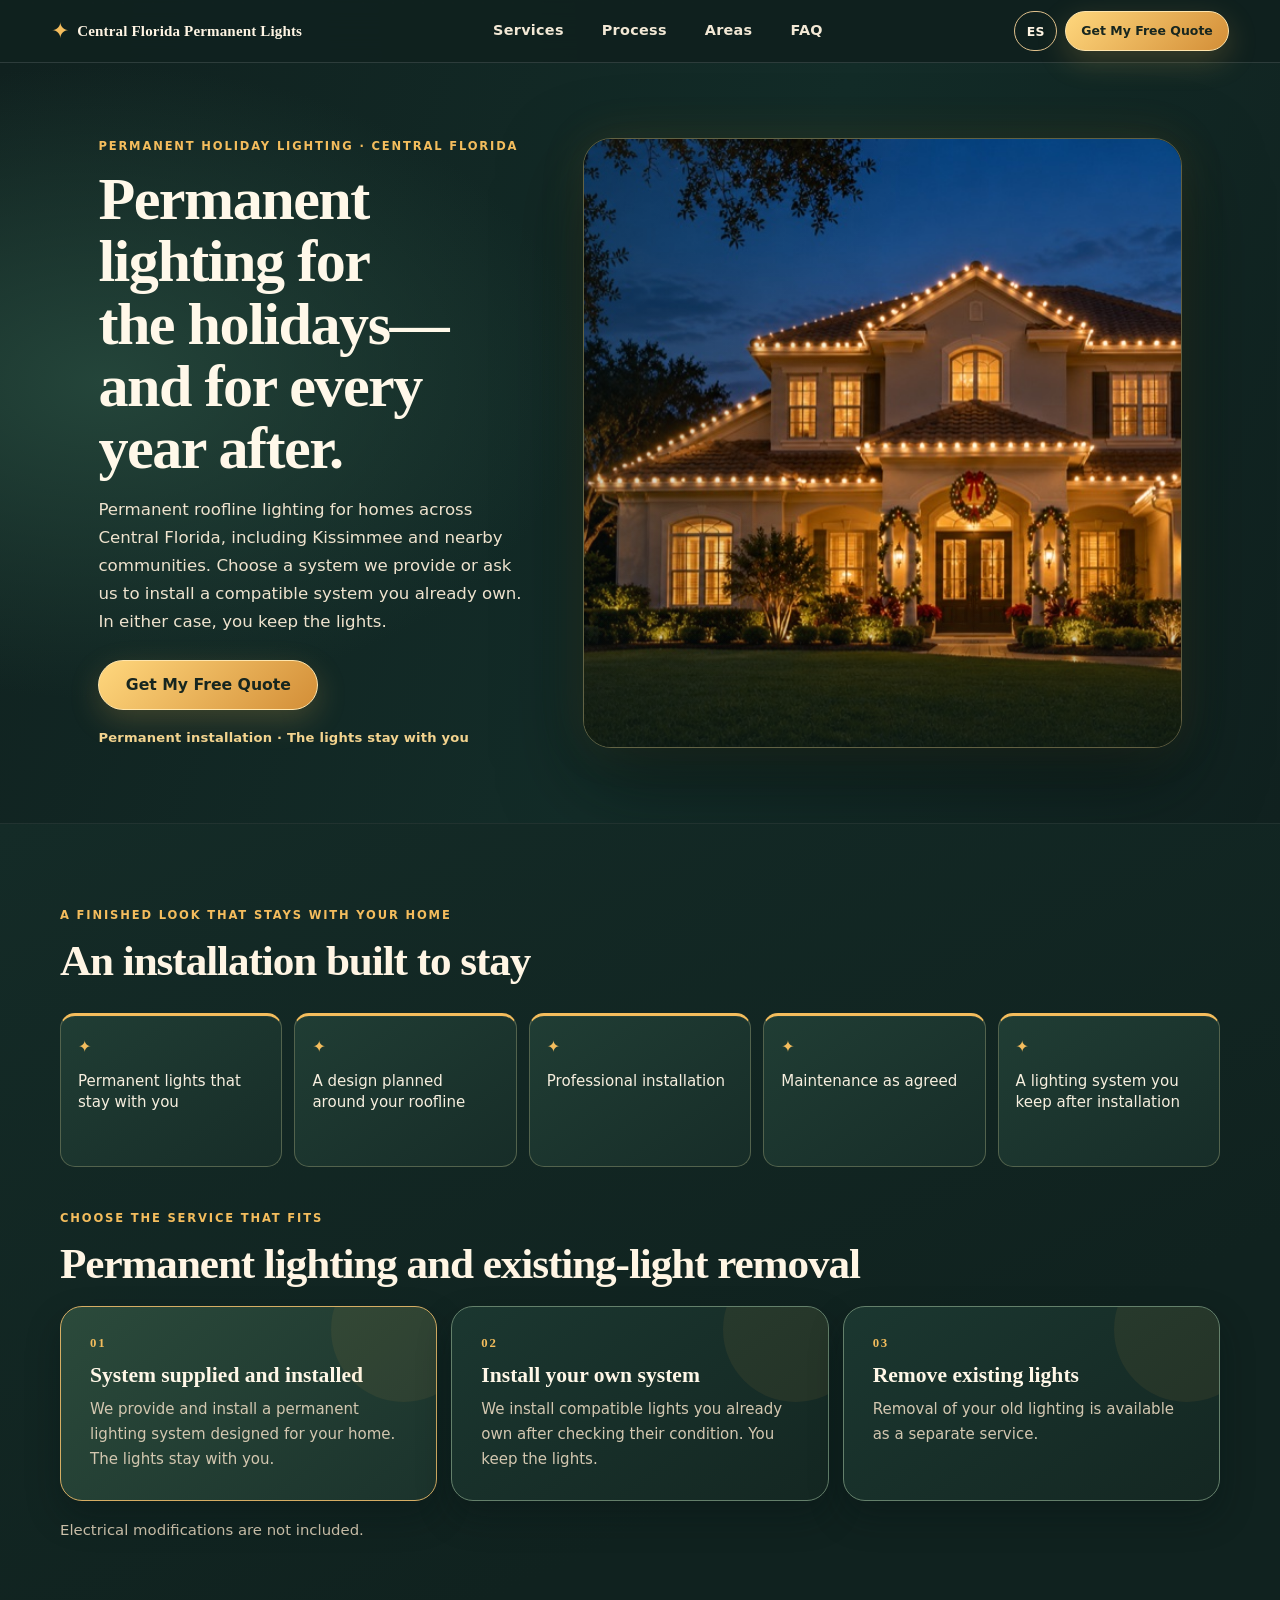
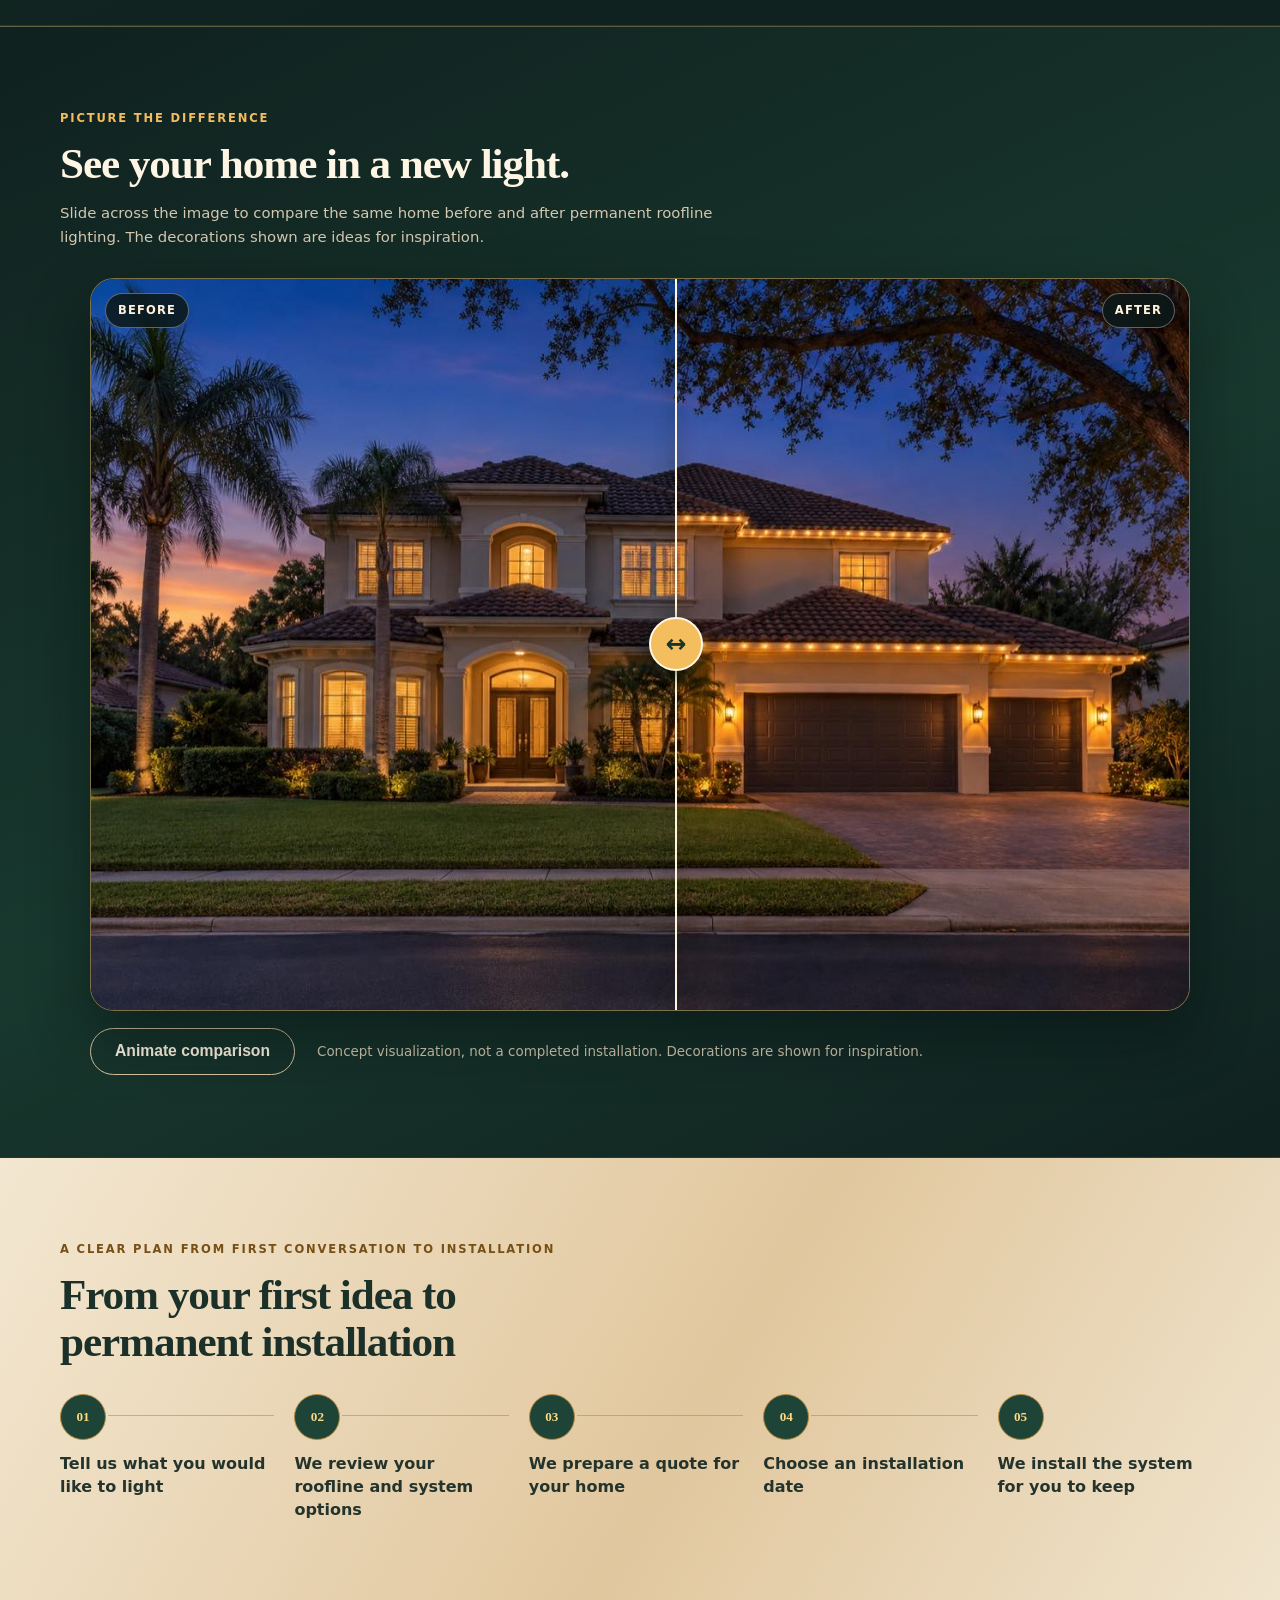
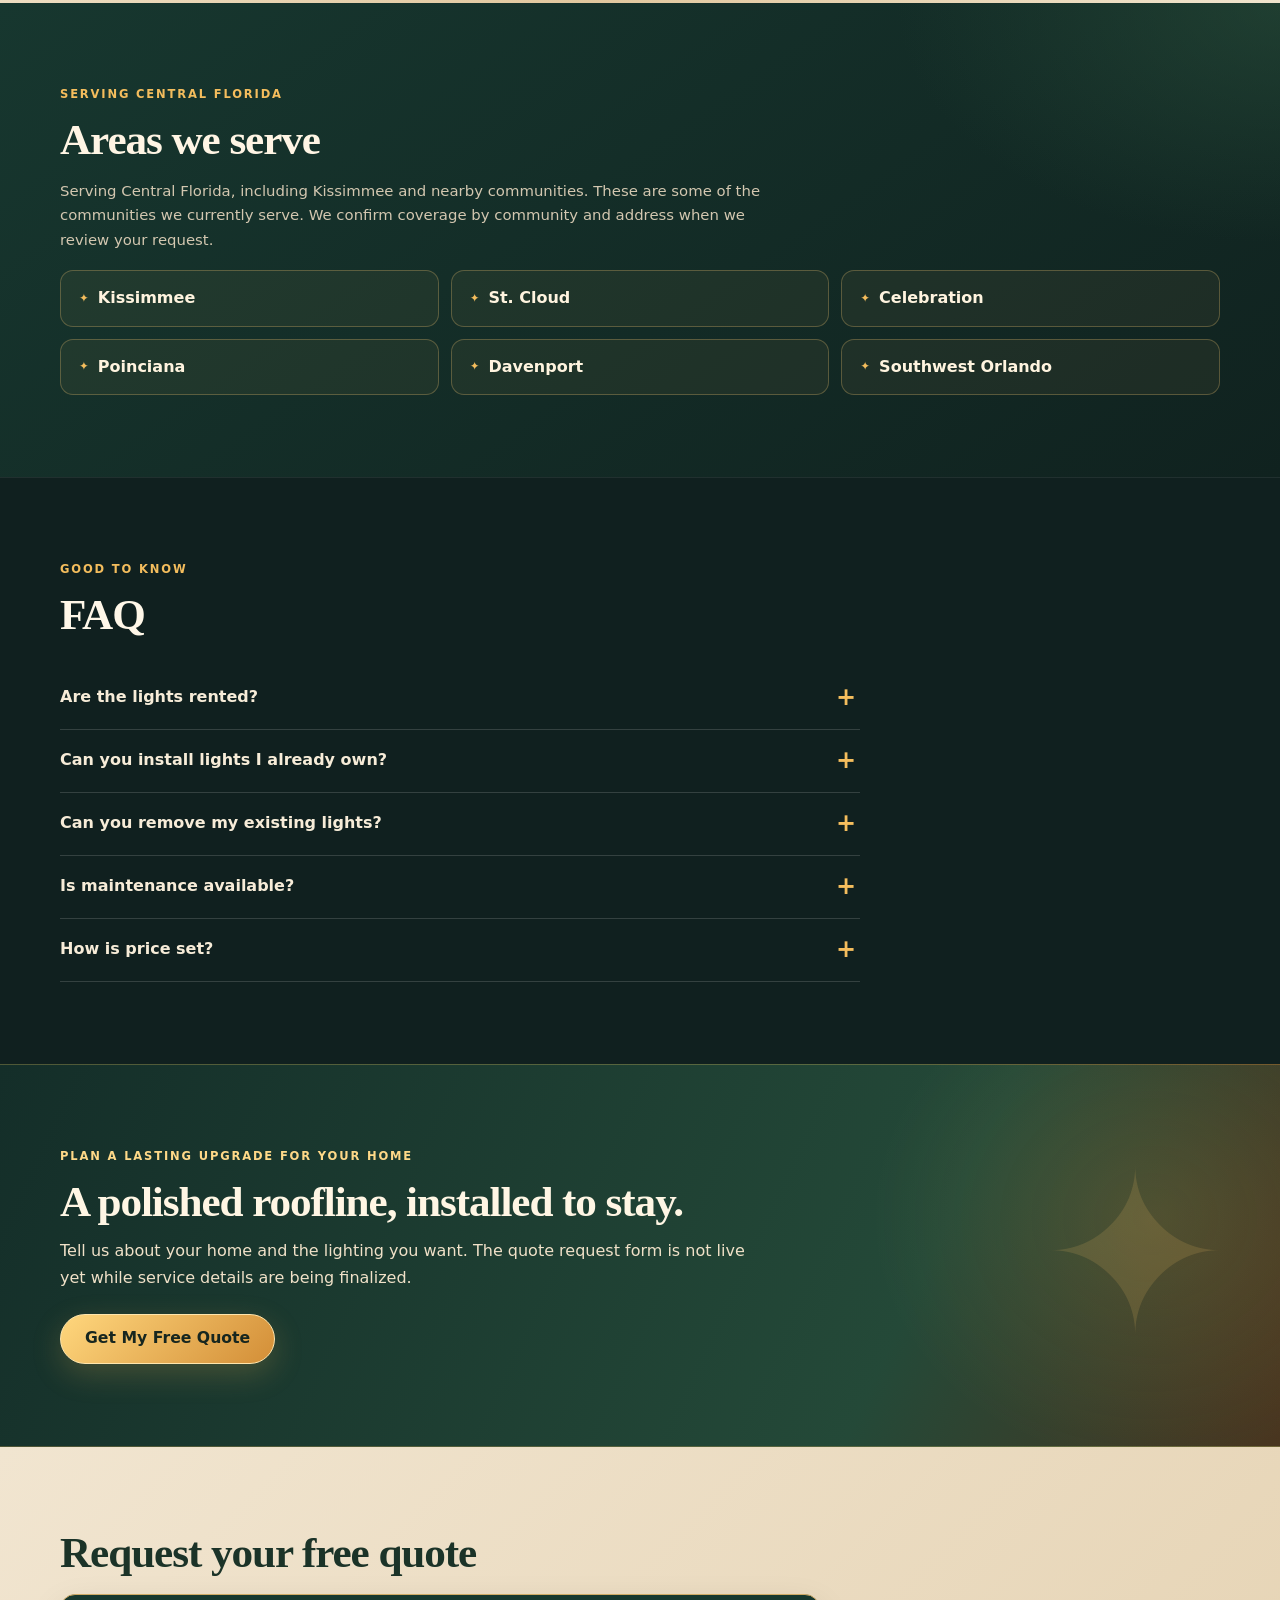
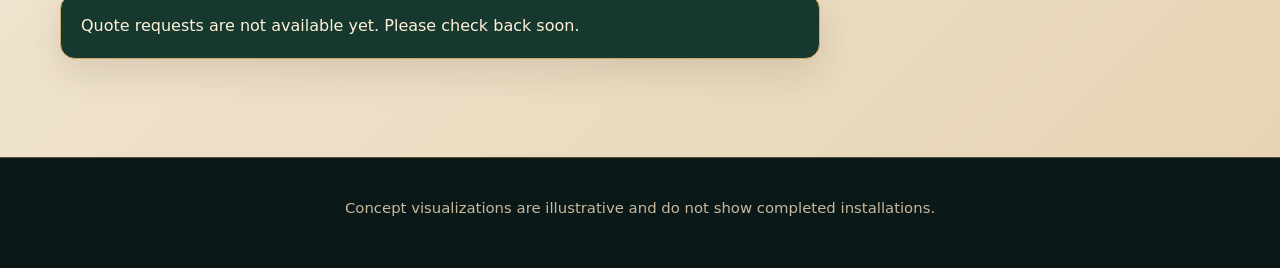
==== commit 4368384c: "Add interactive permanent lighting comparison" ====
--- a/index.html
+++ b/index.html
@@ -11,10 +11,11 @@
 <div class="hr"><button id="lang" aria-label="Language / Idioma">ES</button><a class="btn sm" href="#quote" data-i="cta" data-ev="cta"></a></div></header>
 <main>
 <section class="hero" id="top"><div class="hero-inner">
-<figure class="hero-visual"><picture><source type="image/jpeg" srcset="assets/hero-dusk-800.jpg 800w, assets/hero-dusk-1280.jpg 1280w" sizes="(max-width:820px) 100vw, 72vw"><img id="heroImage" src="assets/hero-concept.png" width="1280" height="548" alt="" fetchpriority="high"></picture><figcaption><strong data-i="conceptLabel"></strong><span data-i="conceptNote"></span></figcaption></figure>
+<figure class="hero-visual"><picture><source type="image/jpeg" srcset="assets/hero-dusk-800.jpg 800w, assets/hero-dusk-1280.jpg 1280w" sizes="(max-width:820px) 100vw, 72vw"><img id="heroImage" src="assets/hero-concept.png" width="1280" height="548" alt="" fetchpriority="high"></picture></figure>
 <div class="hero-copy"><p class="eyebrow" data-i="heroTag"></p><h1 id="h1"></h1><p class="hero-sub" id="sub"></p><div class="row hero-actions"><a class="btn" href="#quote" data-i="cta" data-ev="cta"></a><span id="contact" class="row"></span></div><p class="hero-note" data-i="heroNote"></p><p class="pr" id="price"></p></div>
 </div></section>
 <section id="services" class="services-section"><div class="section-heading"><p class="eyebrow" data-i="serviceIntro"></p><h2 id="incT"></h2></div><ul class="grid feature-grid" id="inc"></ul><div class="offer-heading"><p class="eyebrow" data-i="offerIntro"></p><h2 id="modT"></h2></div><div class="grid offer-grid" id="mods"></div><p class="mut scope-note" id="scope"></p></section>
+<section id="showcase" class="showcase-section"><div class="section-heading"><p class="eyebrow" data-i="showcaseIntro"></p><h2 data-i="showcaseTitle"></h2><p class="mut" data-i="showcaseCopy"></p></div><div class="light-compare" id="lightCompare" style="--reveal:50%"><div class="compare-image compare-after"><picture><source type="image/jpeg" srcset="assets/compare-after-800.jpg 800w, assets/compare-after-1280.jpg 1280w" sizes="(max-width:820px) 100vw, 85vw"><img id="compareAfter" src="assets/compare-after-1280.jpg" width="1280" height="853" loading="lazy" alt=""></picture></div><div class="compare-image compare-before"><picture><source type="image/jpeg" srcset="assets/compare-before-800.jpg 800w, assets/compare-before-1280.jpg 1280w" sizes="(max-width:820px) 100vw, 85vw"><img id="compareBefore" src="assets/compare-before-1280.jpg" width="1280" height="853" loading="lazy" alt=""></picture></div><span class="compare-label before-label" data-i="beforeLabel"></span><span class="compare-label after-label" data-i="afterLabel"></span><span class="compare-divider" aria-hidden="true"><span>↔</span></span><input id="compareRange" type="range" min="5" max="95" value="50" aria-label="Compare before and after lighting"></div><div class="compare-controls"><button type="button" class="btn ghost" id="compareMotion" data-i="comparePlay" aria-pressed="false"></button><p class="visual-note" data-i="visualNote"></p></div></section>
 <section id="gallery" hidden><h2>Gallery</h2><p class="mut">Concept renders are labeled as such.</p></section>
 <section id="process" class="process-section"><div class="section-heading"><p class="eyebrow" data-i="processIntro"></p><h2 id="procT"></h2></div><ol class="grid process-grid" id="proc"></ol></section>
 <section id="areas" class="areas-section"><div class="section-heading"><p class="eyebrow" data-i="areaIntro"></p><h2 id="areasT"></h2><p class="mut" id="areasN"></p></div><ul class="grid area-grid" id="areaList"></ul></section>
--- a/assets/style.css
+++ b/assets/style.css
@@ -45,6 +45,15 @@
 .feature-grid li::before{content:"✦";flex:0 0 auto;color:var(--gold);font-size:1rem}.offer-heading{margin:42px 0 19px}.offer-grid{display:grid;gap:14px}.offer-card{position:relative;overflow:hidden;padding:23px;background:linear-gradient(145deg,#1b3730,#142722);border:1px solid #64806b;border-radius:var(--radius);box-shadow:0 16px 34px #07131155}.offer-card::after{position:absolute;right:-40px;top:-50px;width:145px;height:145px;border-radius:50%;background:#e9af4b12;content:"";pointer-events:none}.offer-card.offer-card-1{background:linear-gradient(140deg,#2b4a3b,#1b332c);border-color:#d6ae64}.offer-card-1 p{color:#efe4ce}.offer-number{display:block;margin-bottom:12px;color:var(--gold);font:700 .8rem Georgia,serif;letter-spacing:.14em}.offer-card b{display:block;font:600 1.35rem Georgia,serif;color:#fff7e7}.offer-card p{position:relative;z-index:1;margin:9px 0 0;color:var(--mut);font-size:.94rem}.scope-note{margin:17px 0 0}
 @media(min-width:700px){.feature-grid{grid-template-columns:repeat(3,1fr)}.offer-grid{grid-template-columns:repeat(2,1fr)}.offer-card{padding:29px}}
 @media(min-width:1000px){.feature-grid{grid-template-columns:repeat(5,1fr)}.offer-grid{grid-template-columns:repeat(3,1fr)}.feature-grid li{flex-direction:column;align-items:flex-start;justify-content:flex-start;min-height:154px;padding:20px 17px;border-left:1px solid #53634d;border-top:3px solid var(--gold)}}
+/* Before-and-after lighting reveal */
+.showcase-section{background:linear-gradient(155deg,#10211f,#18382e 55%,#10211f);border-top:1px solid #e8bf7355;border-bottom:1px solid #ffffff16}.showcase-section .section-heading{max-width:760px}.showcase-section .section-heading>.mut{margin:13px 0 0;max-width:700px}
+.light-compare{--reveal:50%;position:relative;isolation:isolate;width:100%;max-width:1100px;aspect-ratio:3/2;margin:0 auto;overflow:hidden;border:1px solid #eac77b80;border-radius:24px;background:#0c1919;box-shadow:0 26px 60px #050d0c75}
+.compare-image{position:absolute;inset:0;width:100%;height:100%}.compare-image picture,.compare-image img{display:block;width:100%;height:100%}.compare-image img{object-fit:cover;object-position:center}.compare-before{z-index:1;clip-path:inset(0 calc(100% - var(--reveal)) 0 0)}
+.compare-label{position:absolute;z-index:5;top:14px;padding:7px 12px;border:1px solid #ffffff55;border-radius:999px;background:#0c1919dc;color:#fff3dd;font-size:.72rem;font-weight:800;letter-spacing:.1em;text-transform:uppercase;pointer-events:none;backdrop-filter:blur(8px)}.before-label{left:14px}.after-label{right:14px}
+.compare-divider{position:absolute;z-index:3;top:0;bottom:0;left:var(--reveal);width:2px;background:#fff5df;transform:translateX(-50%);box-shadow:0 0 18px #07100dcc;pointer-events:none}.compare-divider span{position:absolute;left:50%;top:50%;display:grid;place-items:center;width:54px;height:54px;transform:translate(-50%,-50%);border:2px solid #fff8e7;border-radius:50%;background:var(--gold);color:#183329;font-size:1.55rem;font-weight:800;box-shadow:0 4px 20px #06100c99}
+#compareRange{position:absolute;z-index:4;inset:0;width:100%;height:100%;margin:0;padding:0;border:0;border-radius:0;appearance:none;background:transparent;cursor:ew-resize;touch-action:pan-y}#compareRange::-webkit-slider-runnable-track{height:100%;background:transparent}#compareRange::-webkit-slider-thumb{width:54px;height:100%;margin:0;appearance:none;background:transparent;border:0}#compareRange::-moz-range-track{height:100%;background:transparent}#compareRange::-moz-range-thumb{width:54px;height:100%;background:transparent;border:0;border-radius:0}#lightCompare:has(#compareRange:focus-visible){outline:3px solid var(--gold);outline-offset:4px}
+.compare-controls{display:flex;flex-wrap:wrap;align-items:center;gap:14px 22px;max-width:1100px;margin:17px auto 0}.compare-controls .btn{min-height:46px}.compare-controls .visual-note{flex:1 1 260px;margin:0;color:#d3c7b0;font-size:.84rem;line-height:1.45}
+@media(max-width:600px){.light-compare{border-radius:17px}.compare-label{top:9px;padding:6px 9px;font-size:.64rem}.before-label{left:9px}.after-label{right:9px}.compare-divider span{width:46px;height:46px;font-size:1.3rem}.compare-controls{align-items:stretch}.compare-controls .btn{width:100%}.compare-controls .visual-note{flex-basis:100%}}
 /* Process */
 .process-section{color:var(--dark-ink);background:linear-gradient(120deg,#f3e7d1,#e1c79e 55%,#f0e4cd)}.process-section .eyebrow{color:#765015}.process-section h2{color:#1a3028}.process-grid{display:grid;gap:0;list-style:none;padding:0;margin:0;counter-reset:p}.process-grid li{counter-increment:p;position:relative;display:flex;align-items:center;min-height:64px;padding:5px 0 24px 58px;color:#24342d;font-size:1rem;font-weight:620;line-height:1.45}.process-grid li::before{content:"0" counter(p);position:absolute;left:0;top:0;width:40px;height:40px;border-radius:50%;background:#1d4436;color:#ffda83;border:1px solid #b7883c;display:grid;place-items:center;font:700 .82rem Georgia,serif}.process-grid li:not(:last-child)::after{content:"";position:absolute;left:19px;top:42px;bottom:0;width:1px;background:#a9844b88}
 @media(min-width:820px){.process-grid{grid-template-columns:repeat(5,1fr);gap:12px}.process-grid li{display:block;padding:58px 12px 0 0;min-height:0}.process-grid li::before{width:44px;height:44px}.process-grid li:not(:last-child)::after{left:48px;right:8px;top:21px;bottom:auto;width:auto;height:1px}}
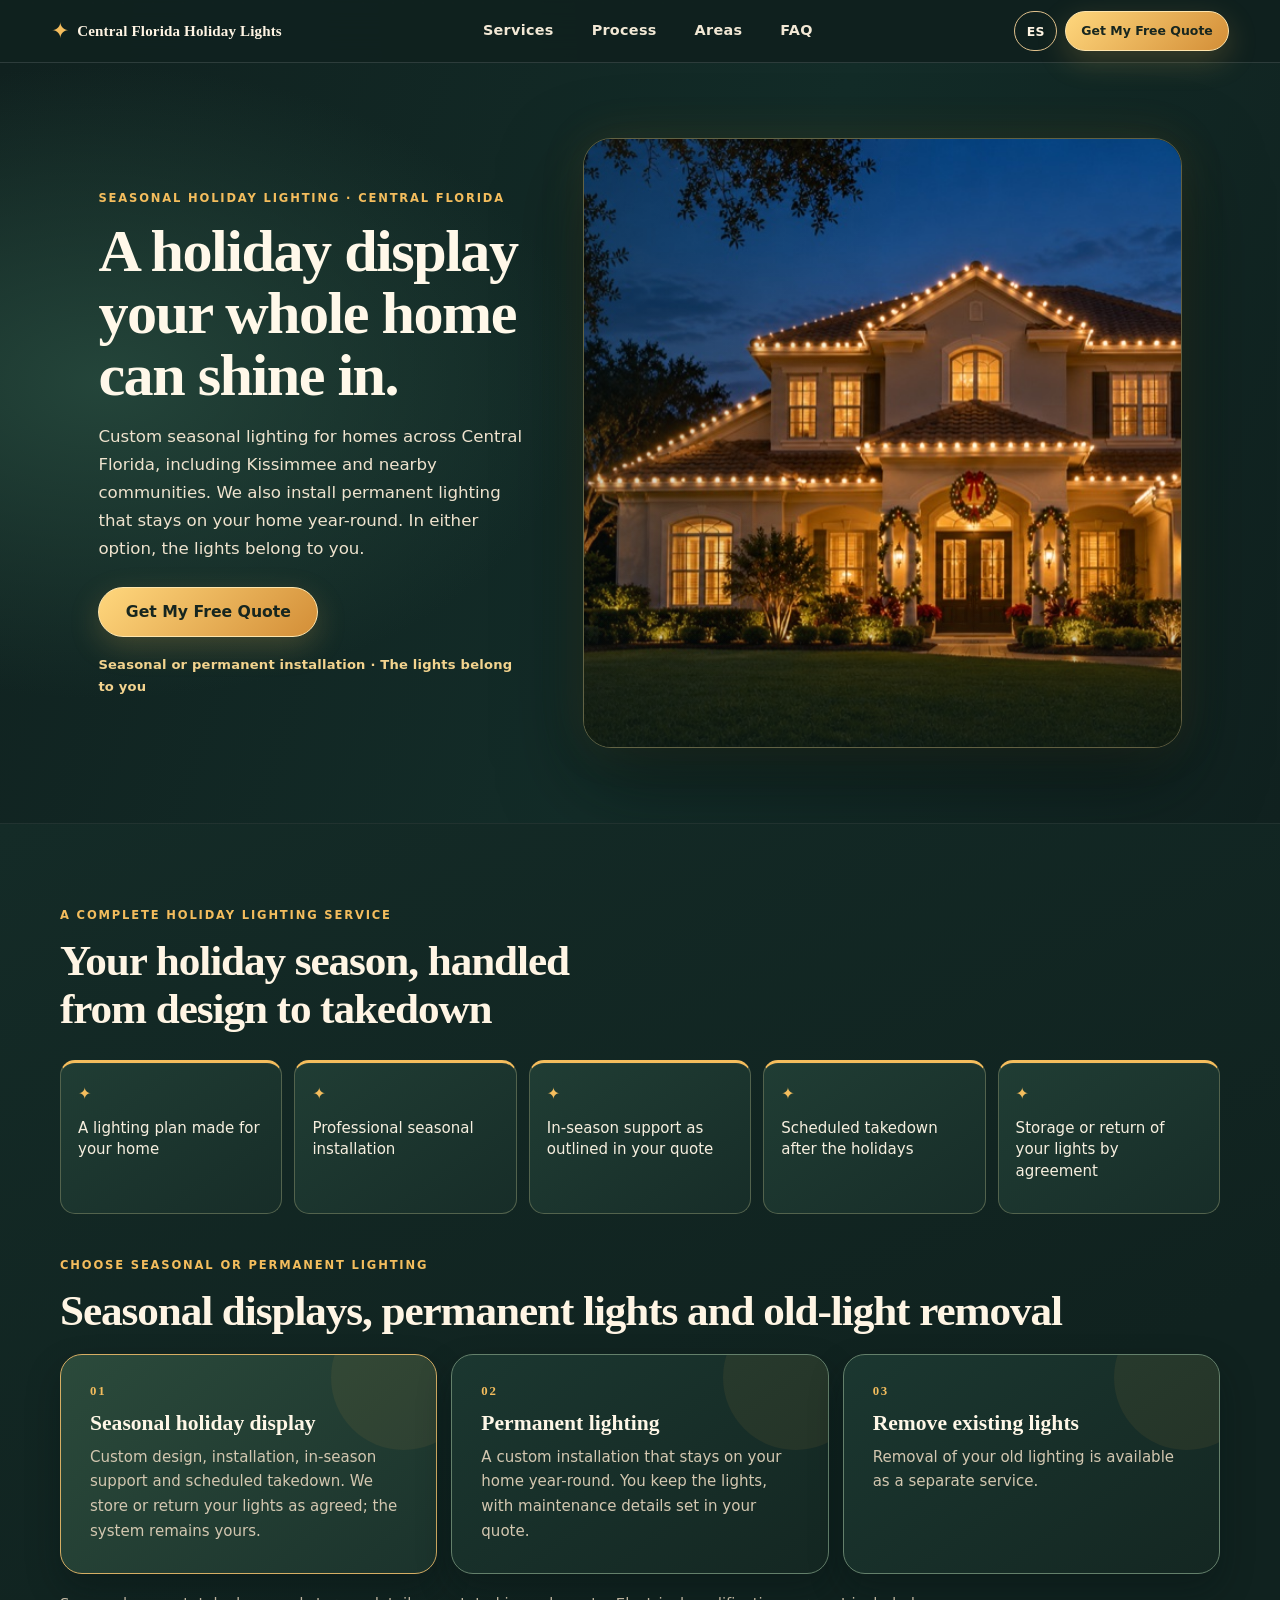
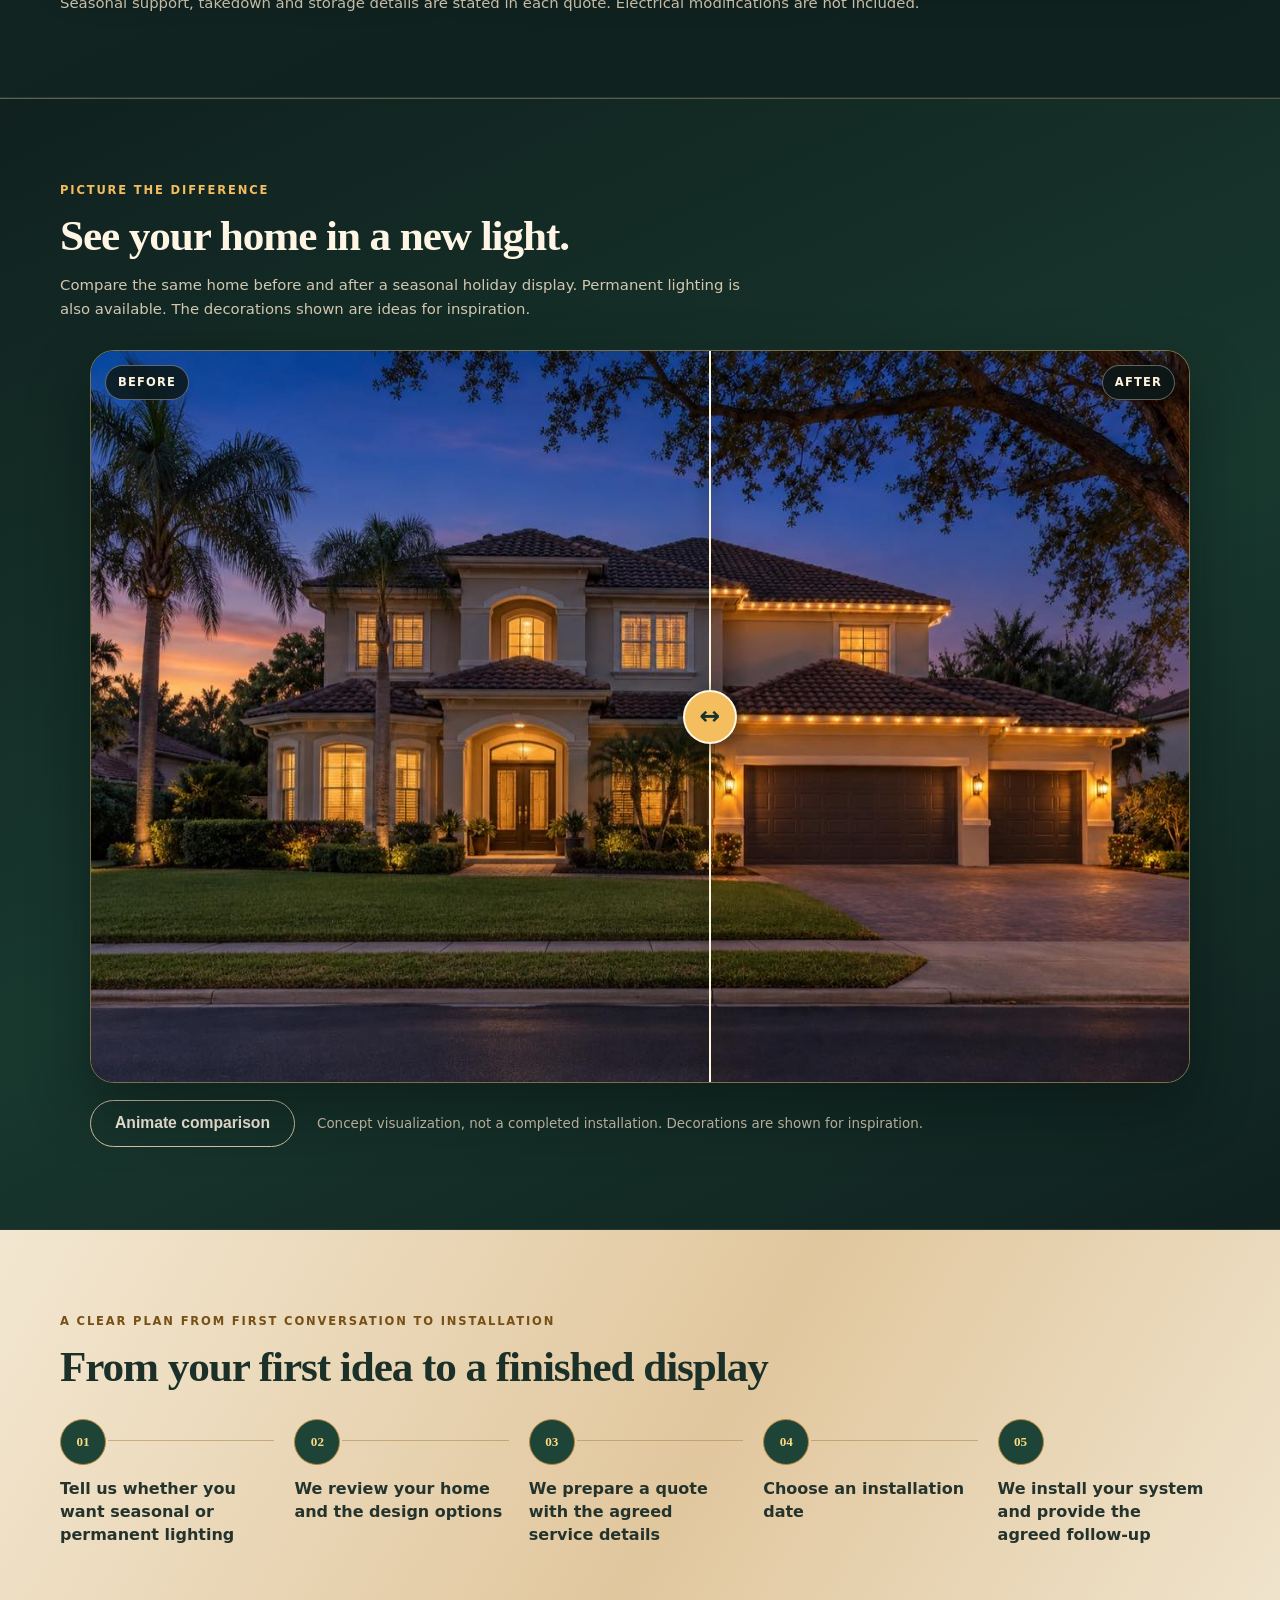
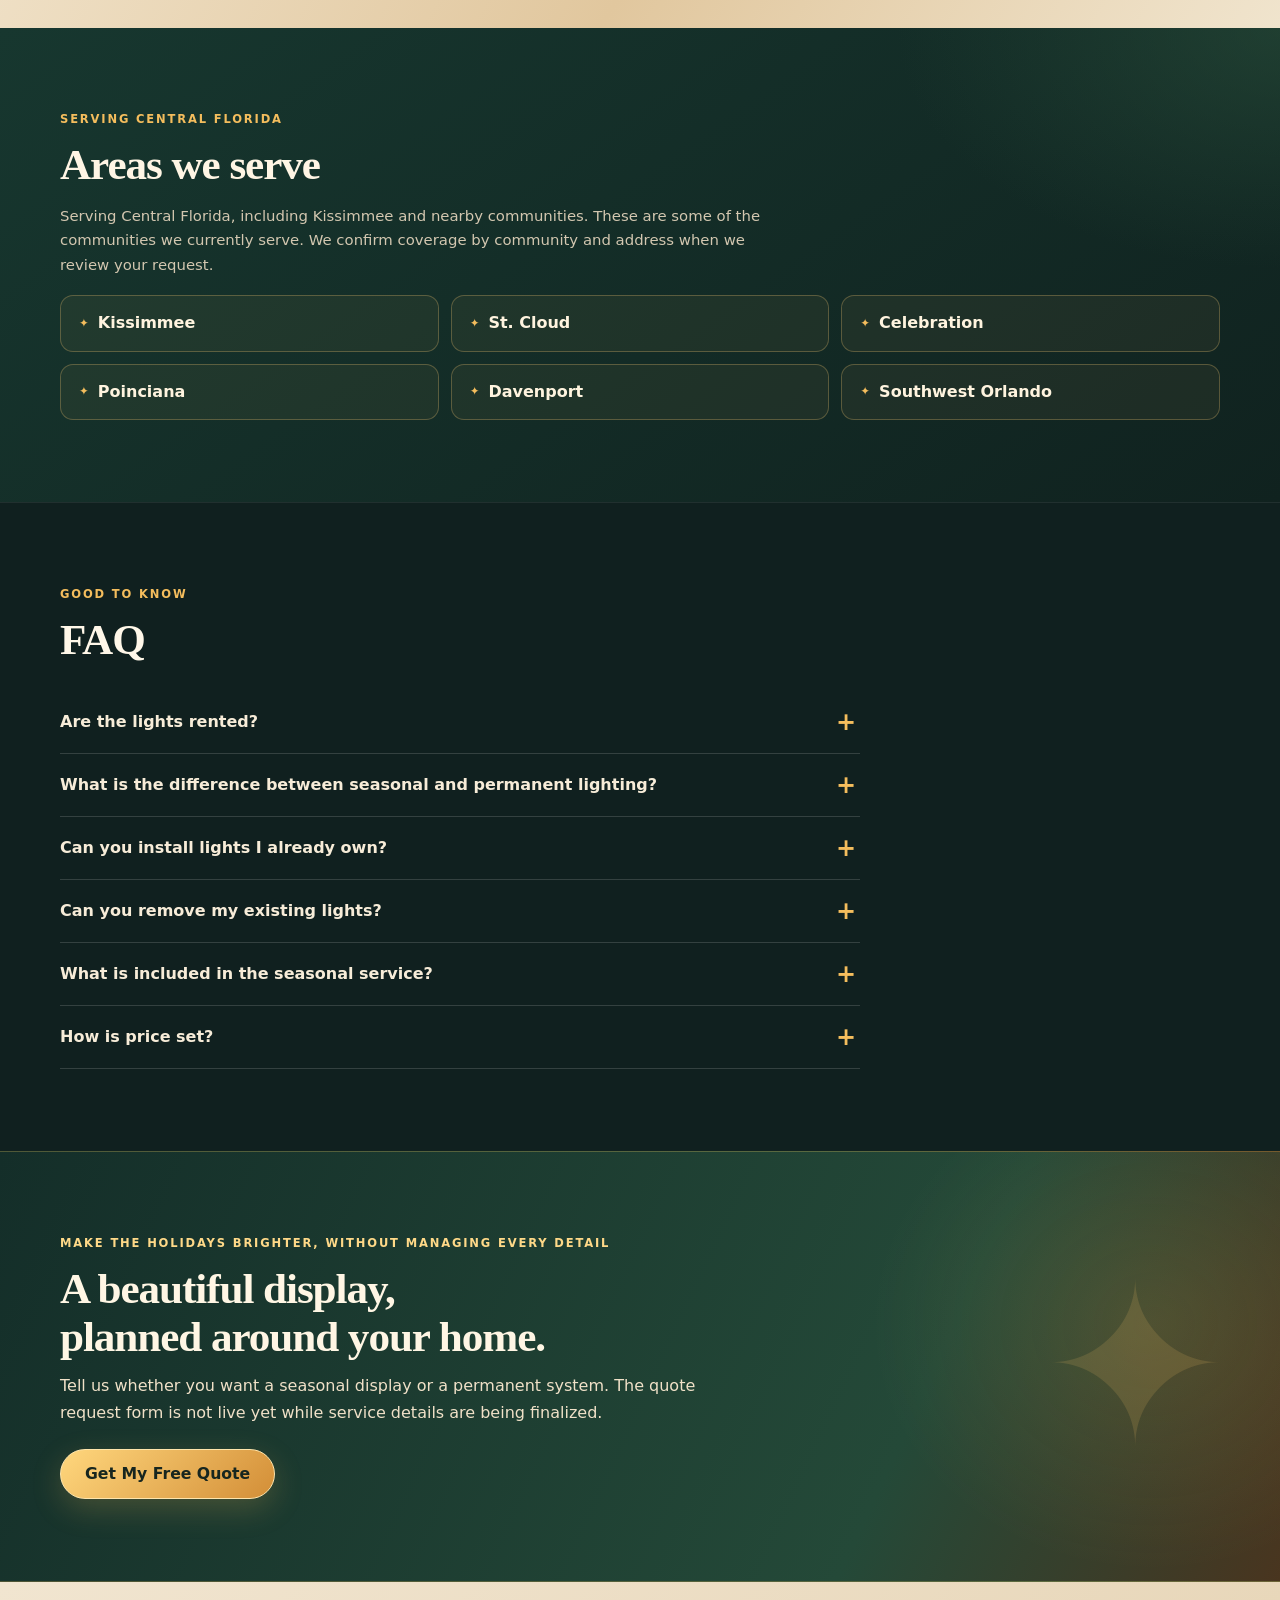
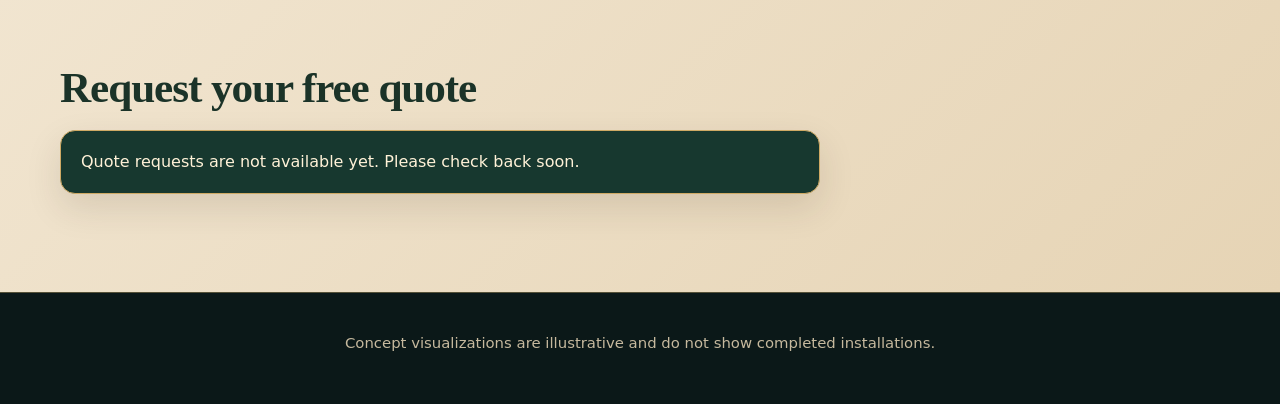
==== commit a7e0c8a1: "Lead with seasonal holiday lighting services" ====
--- a/index.html
+++ b/index.html
@@ -1,10 +1,10 @@
 <!doctype html><html lang="en"><head><meta charset="utf-8">
 <meta name="viewport" content="width=device-width,initial-scale=1">
 <meta name="theme-color" content="#10221f">
-<title>Permanent Holiday Lighting · Central Florida</title>
-<meta name="description" content="Permanent roofline holiday lighting across Central Florida, including Kissimmee and nearby communities. The lights stay with you after installation. Request a quote.">
-<meta property="og:title" content="Permanent Holiday Lighting · Central Florida">
-<meta property="og:description" content="Custom design and professional installation for permanent home lighting. You keep the lights.">
+<title>Holiday Light Installation · Central Florida</title>
+<meta name="description" content="Seasonal holiday lighting for homes across Central Florida, plus permanent lighting installations. You own the lights in either service.">
+<meta property="og:title" content="Holiday Lighting · Seasonal and Permanent · Central Florida">
+<meta property="og:description" content="Custom seasonal displays with scheduled takedown, plus permanent lighting that stays installed year-round. You own the lights.">
 <meta property="og:type" content="website"><!-- og:image y og:url: agregar con imagen y dominio reales -->
 <link rel="stylesheet" href="assets/style.css"></head><body>
 <header class="hd"><a class="brand-mark" href="#top" aria-label="Home"><span class="brand-spark" aria-hidden="true">✦</span><b id="brand"></b></a><nav id="nav"></nav>
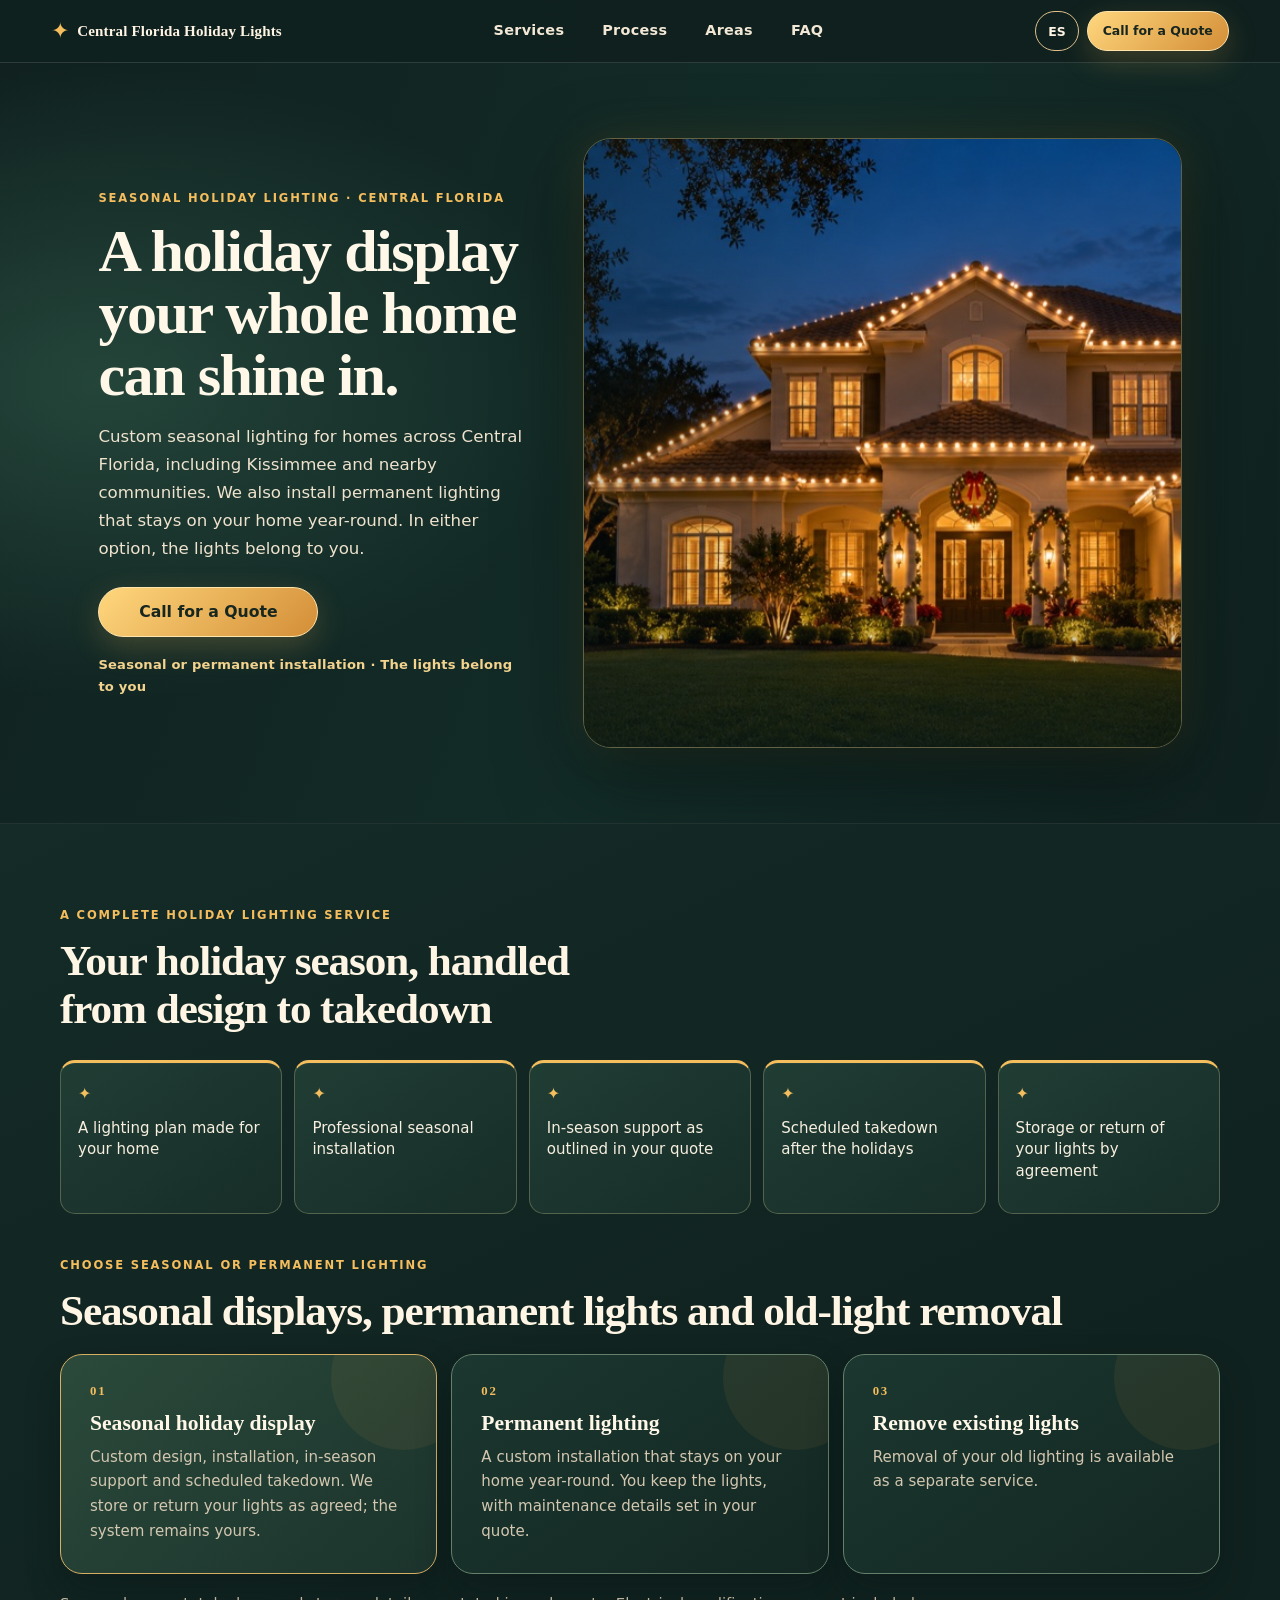
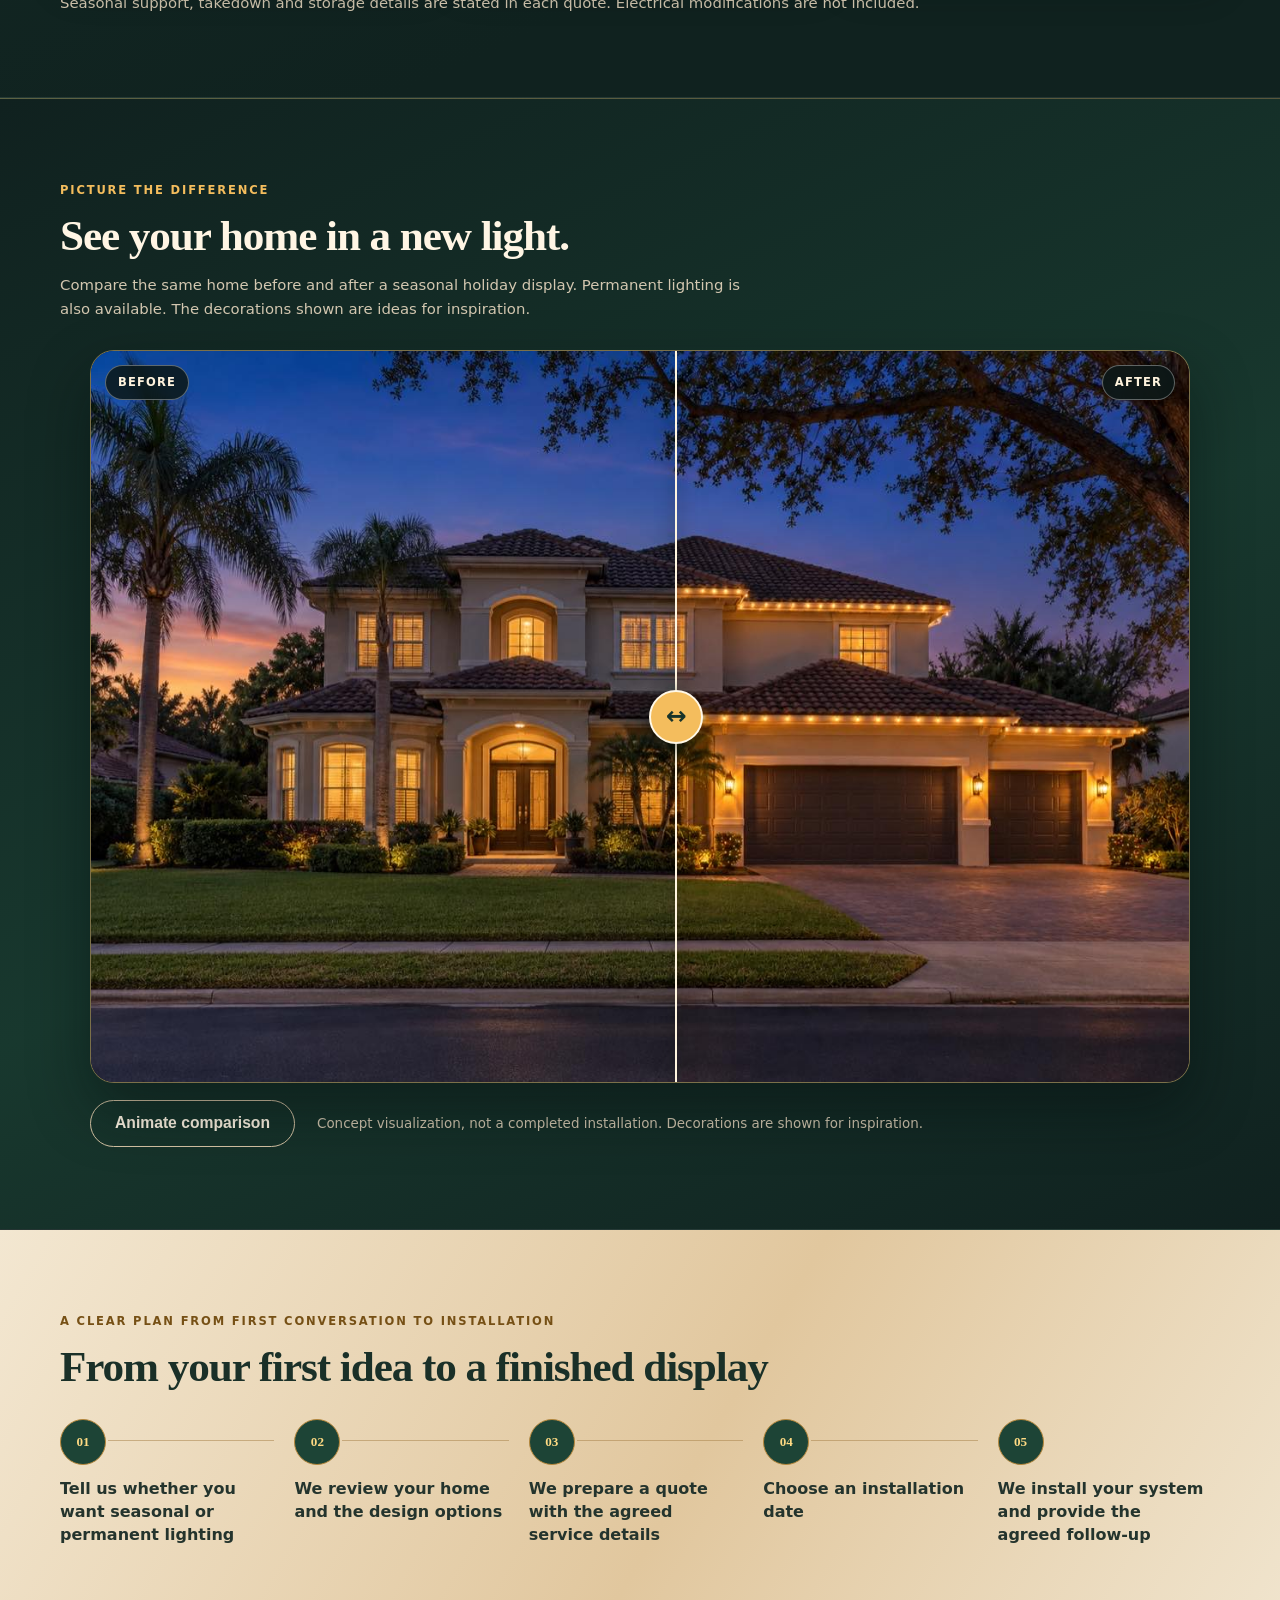
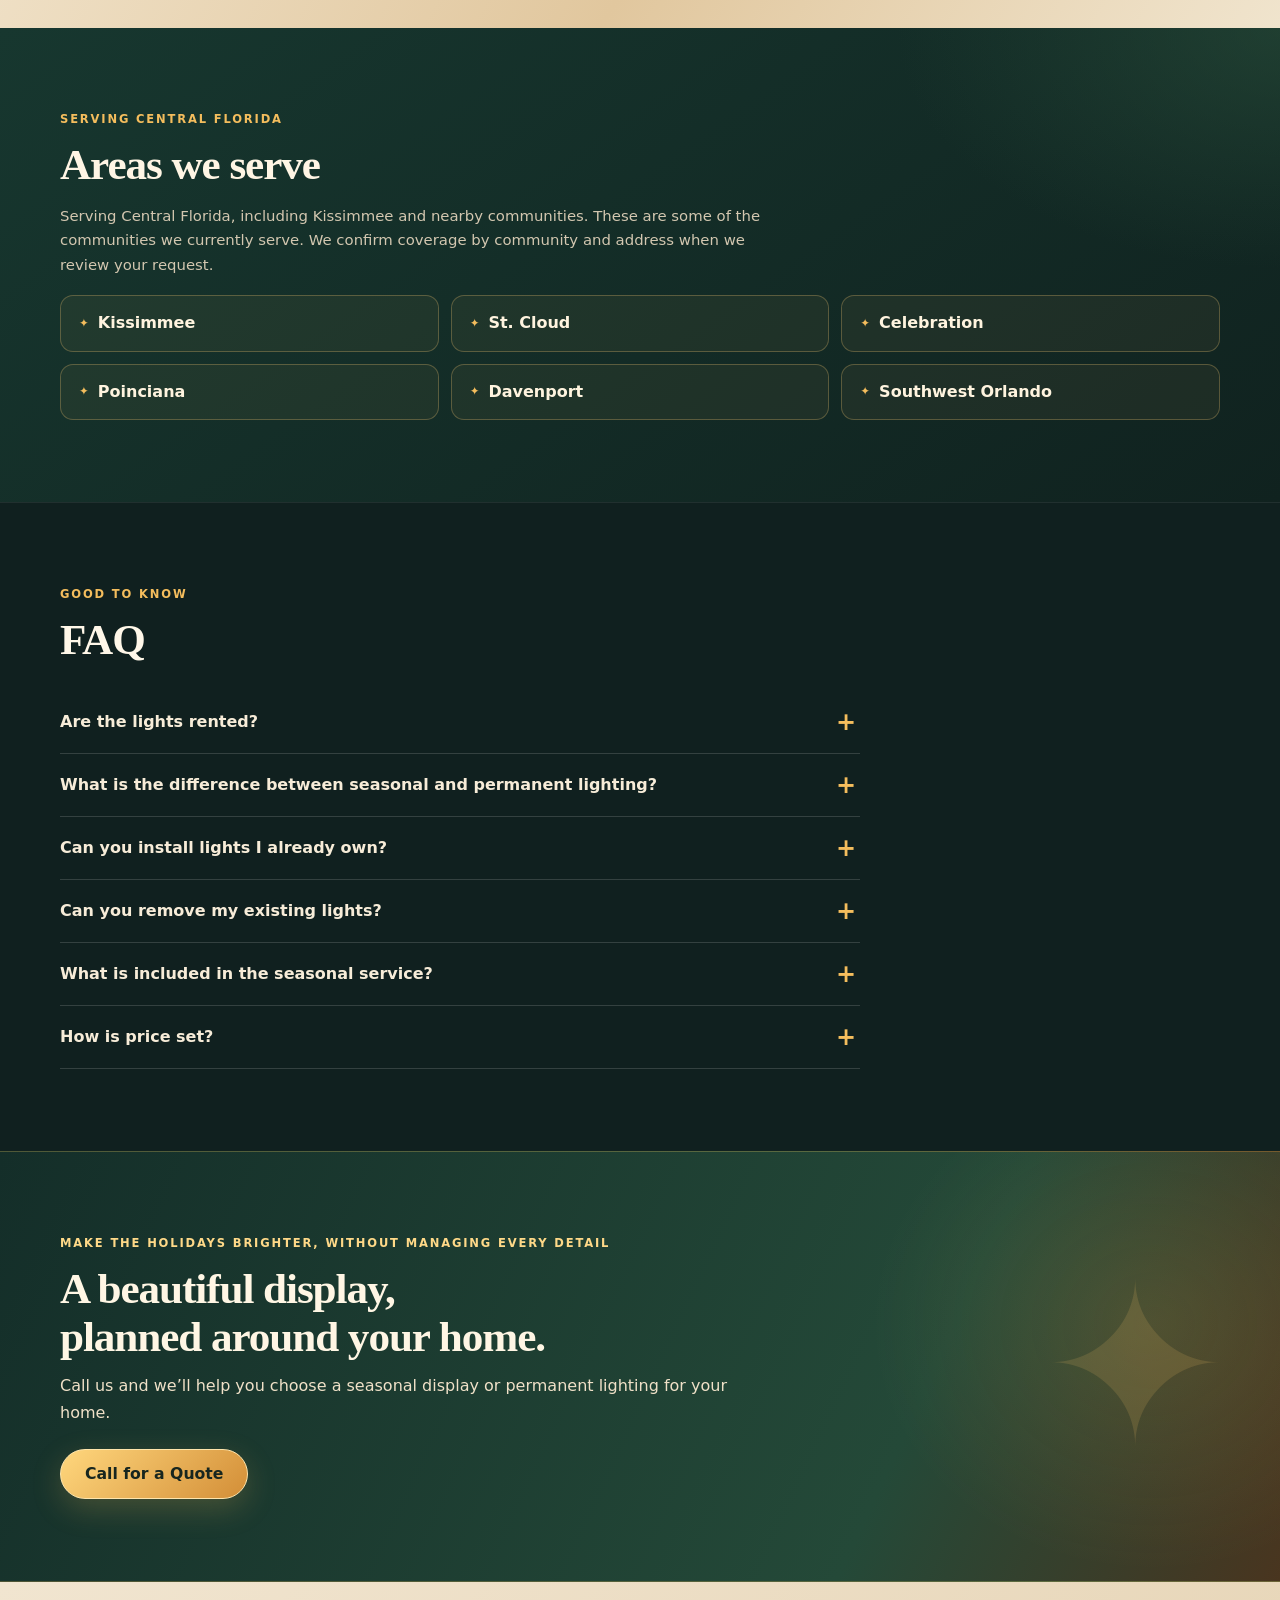
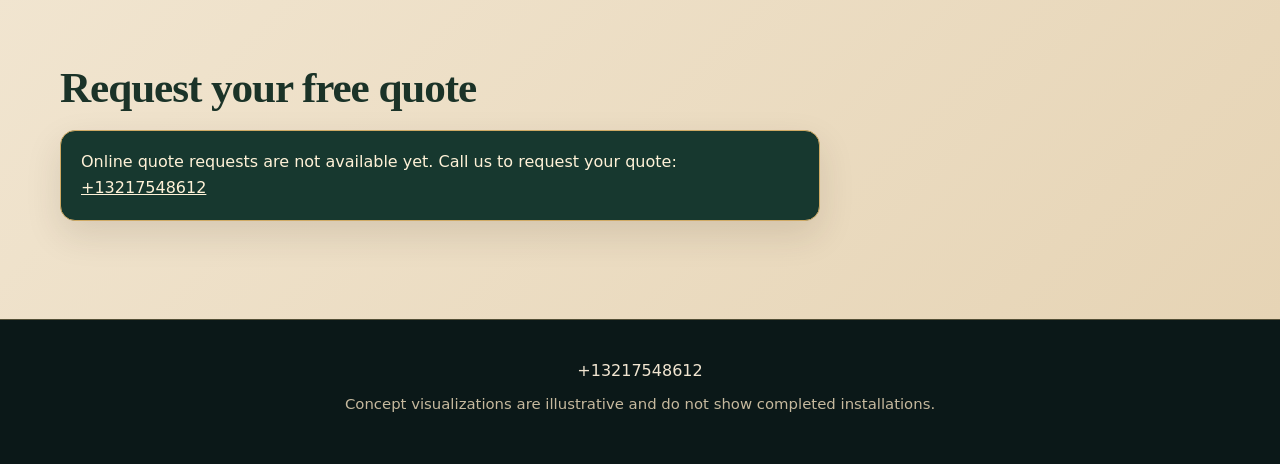
==== commit ceb11f5b: "Add snowfall and Google Voice quote calls" ====
--- a/index.html
+++ b/index.html
@@ -9,6 +9,7 @@
 <link rel="stylesheet" href="assets/style.css"></head><body>
 <header class="hd"><a class="brand-mark" href="#top" aria-label="Home"><span class="brand-spark" aria-hidden="true">✦</span><b id="brand"></b></a><nav id="nav"></nav>
 <div class="hr"><button id="lang" aria-label="Language / Idioma">ES</button><a class="btn sm" href="#quote" data-i="cta" data-ev="cta"></a></div></header>
+<div id="snowfall" class="snowfall" aria-hidden="true"></div>
 <main>
 <section class="hero" id="top"><div class="hero-inner">
 <figure class="hero-visual"><picture><source type="image/jpeg" srcset="assets/hero-dusk-800.jpg 800w, assets/hero-dusk-1280.jpg 1280w" sizes="(max-width:820px) 100vw, 72vw"><img id="heroImage" src="assets/hero-concept.png" width="1280" height="548" alt="" fetchpriority="high"></picture></figure>
--- a/assets/style.css
+++ b/assets/style.css
@@ -6,6 +6,7 @@
 *{box-sizing:border-box}
 html{scroll-behavior:smooth;scroll-padding-top:100px;-webkit-text-size-adjust:100%}
 body{margin:0;overflow-x:hidden;color:var(--ink);font:16px/1.65 system-ui,-apple-system,"Segoe UI",sans-serif;background-color:var(--bg);background-image:radial-gradient(ellipse at 20% 5%,#31544455,transparent 40%),url("data:image/svg+xml,%3Csvg xmlns='http://www.w3.org/2000/svg' width='30' height='30'%3E%3Ccircle cx='3' cy='3' r='1' fill='%23f4bd5d' fill-opacity='.09'/%3E%3C/svg%3E")}
+.snowfall{position:fixed;inset:0;z-index:8;overflow:hidden;pointer-events:none}.snowflake{position:absolute;top:-8vh;left:var(--x);width:var(--size);height:var(--size);border-radius:50%;background:radial-gradient(circle,#fff 0 32%,#e8f4ff9c 60%,transparent 76%);box-shadow:0 0 7px #fff9;opacity:0;will-change:transform,opacity;animation:snowfall var(--duration) linear var(--delay) infinite}@keyframes snowfall{0%{transform:translate3d(0,-8vh,0);opacity:0}10%{opacity:var(--opacity)}80%{opacity:var(--opacity)}100%{transform:translate3d(var(--drift),108vh,0);opacity:0}}
 @media(prefers-reduced-motion:reduce){html{scroll-behavior:auto}*,*::before,*::after{animation:none!important;transition:none!important}}
 a{color:inherit}[hidden]{display:none!important}
 a:focus-visible,button:focus-visible,input:focus-visible,select:focus-visible,textarea:focus-visible,summary:focus-visible{outline:3px solid var(--gold);outline-offset:3px}
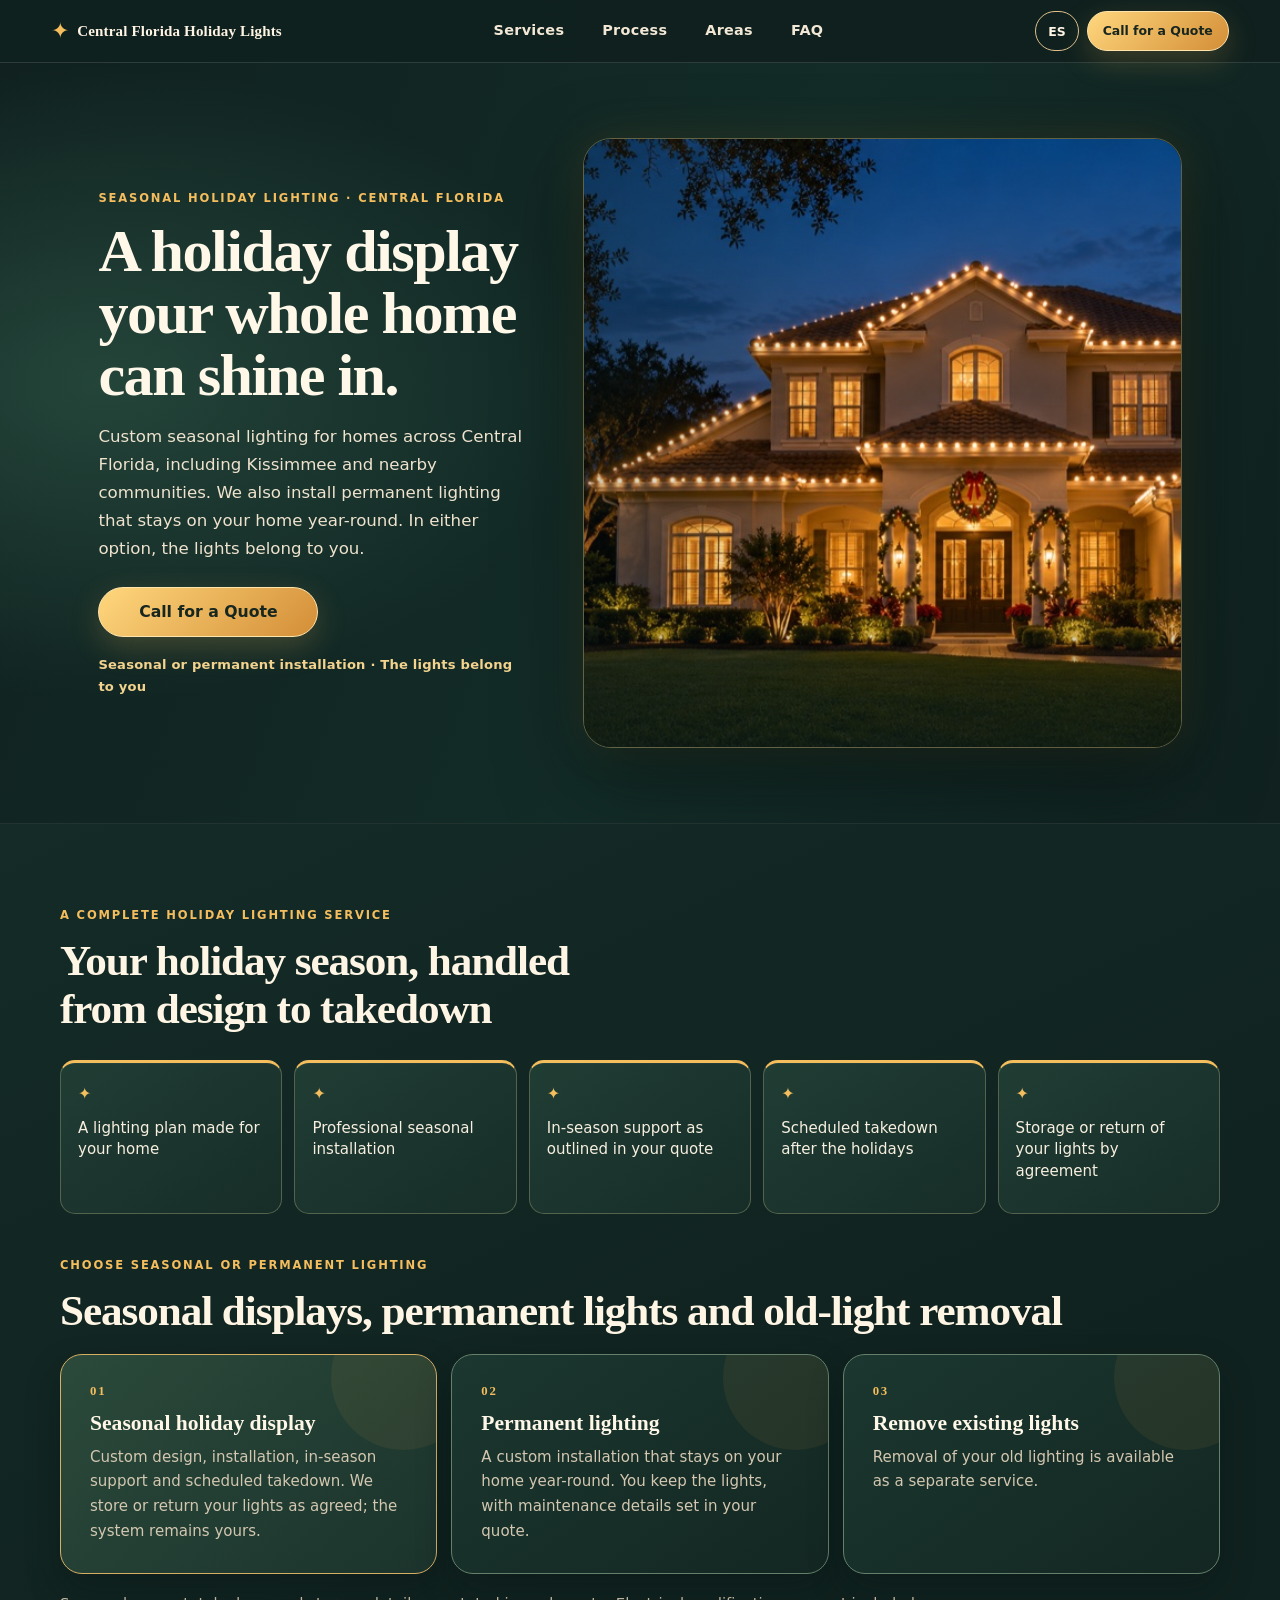
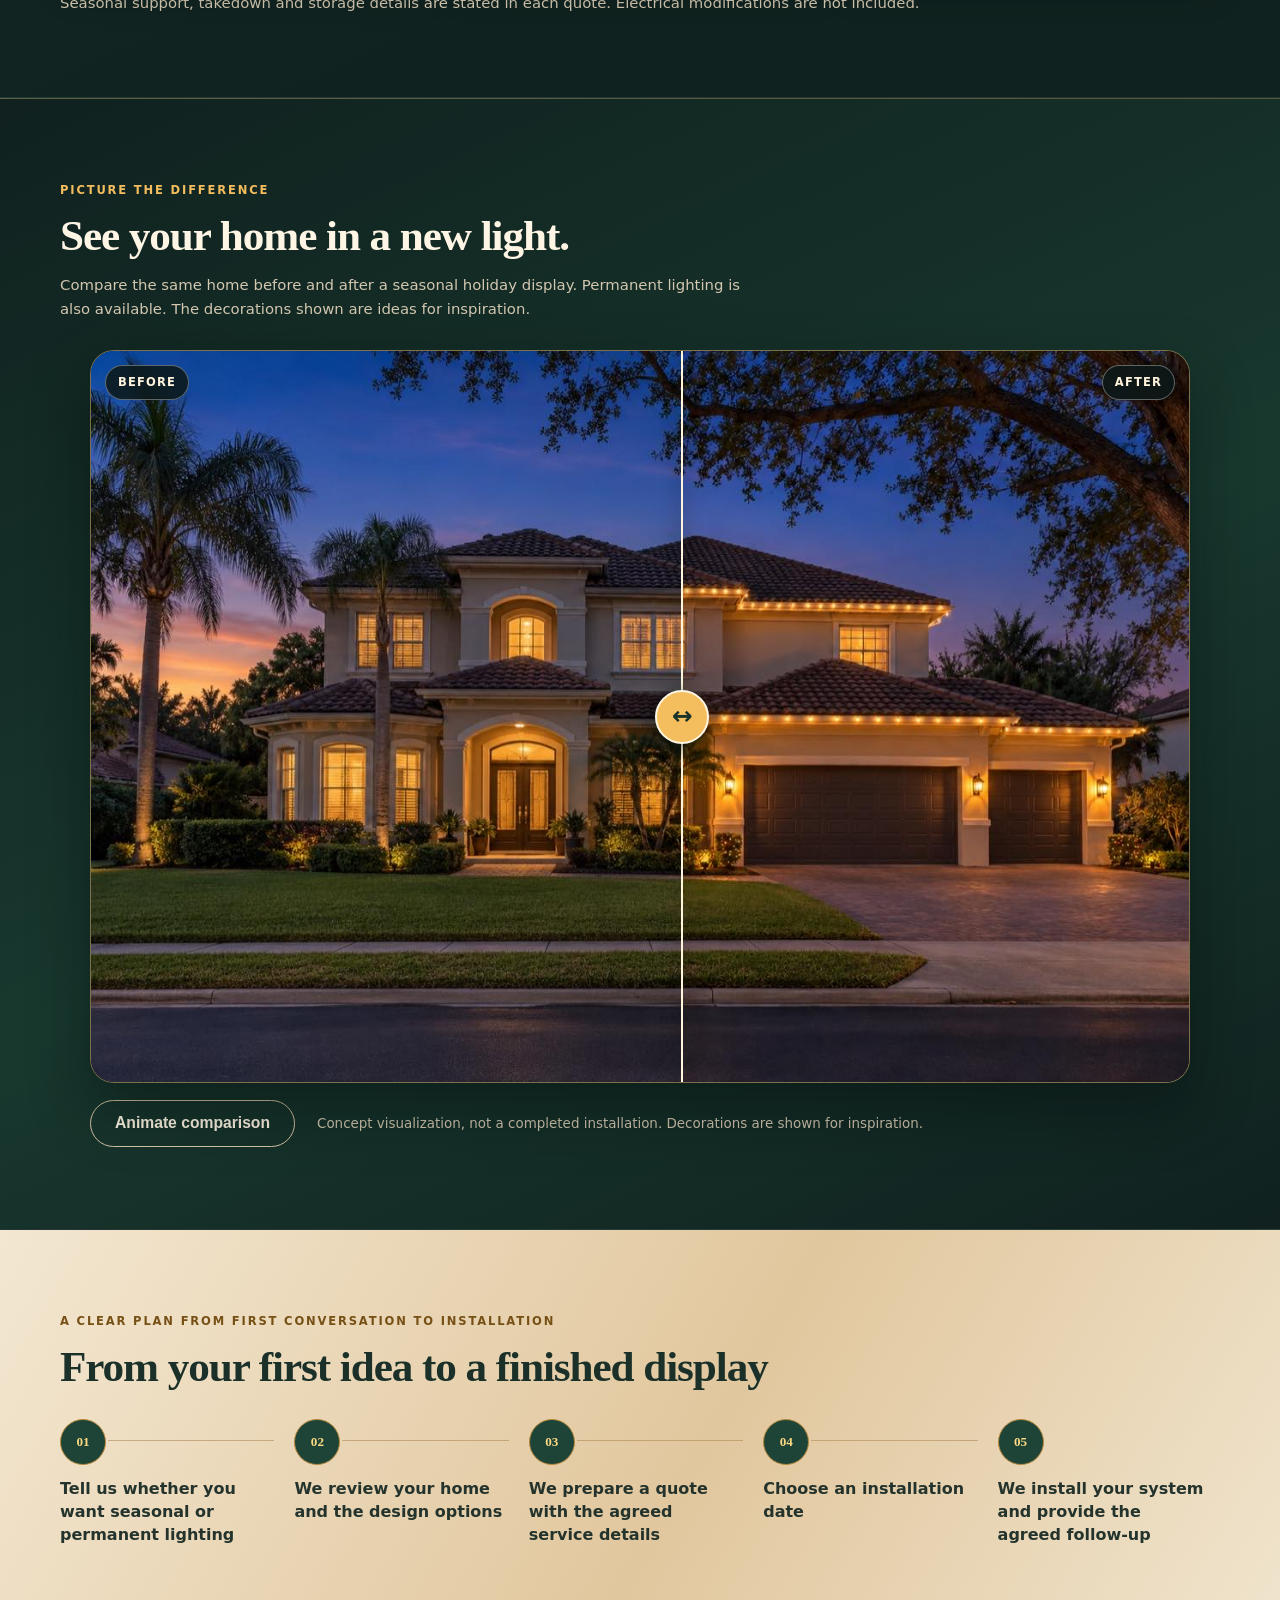
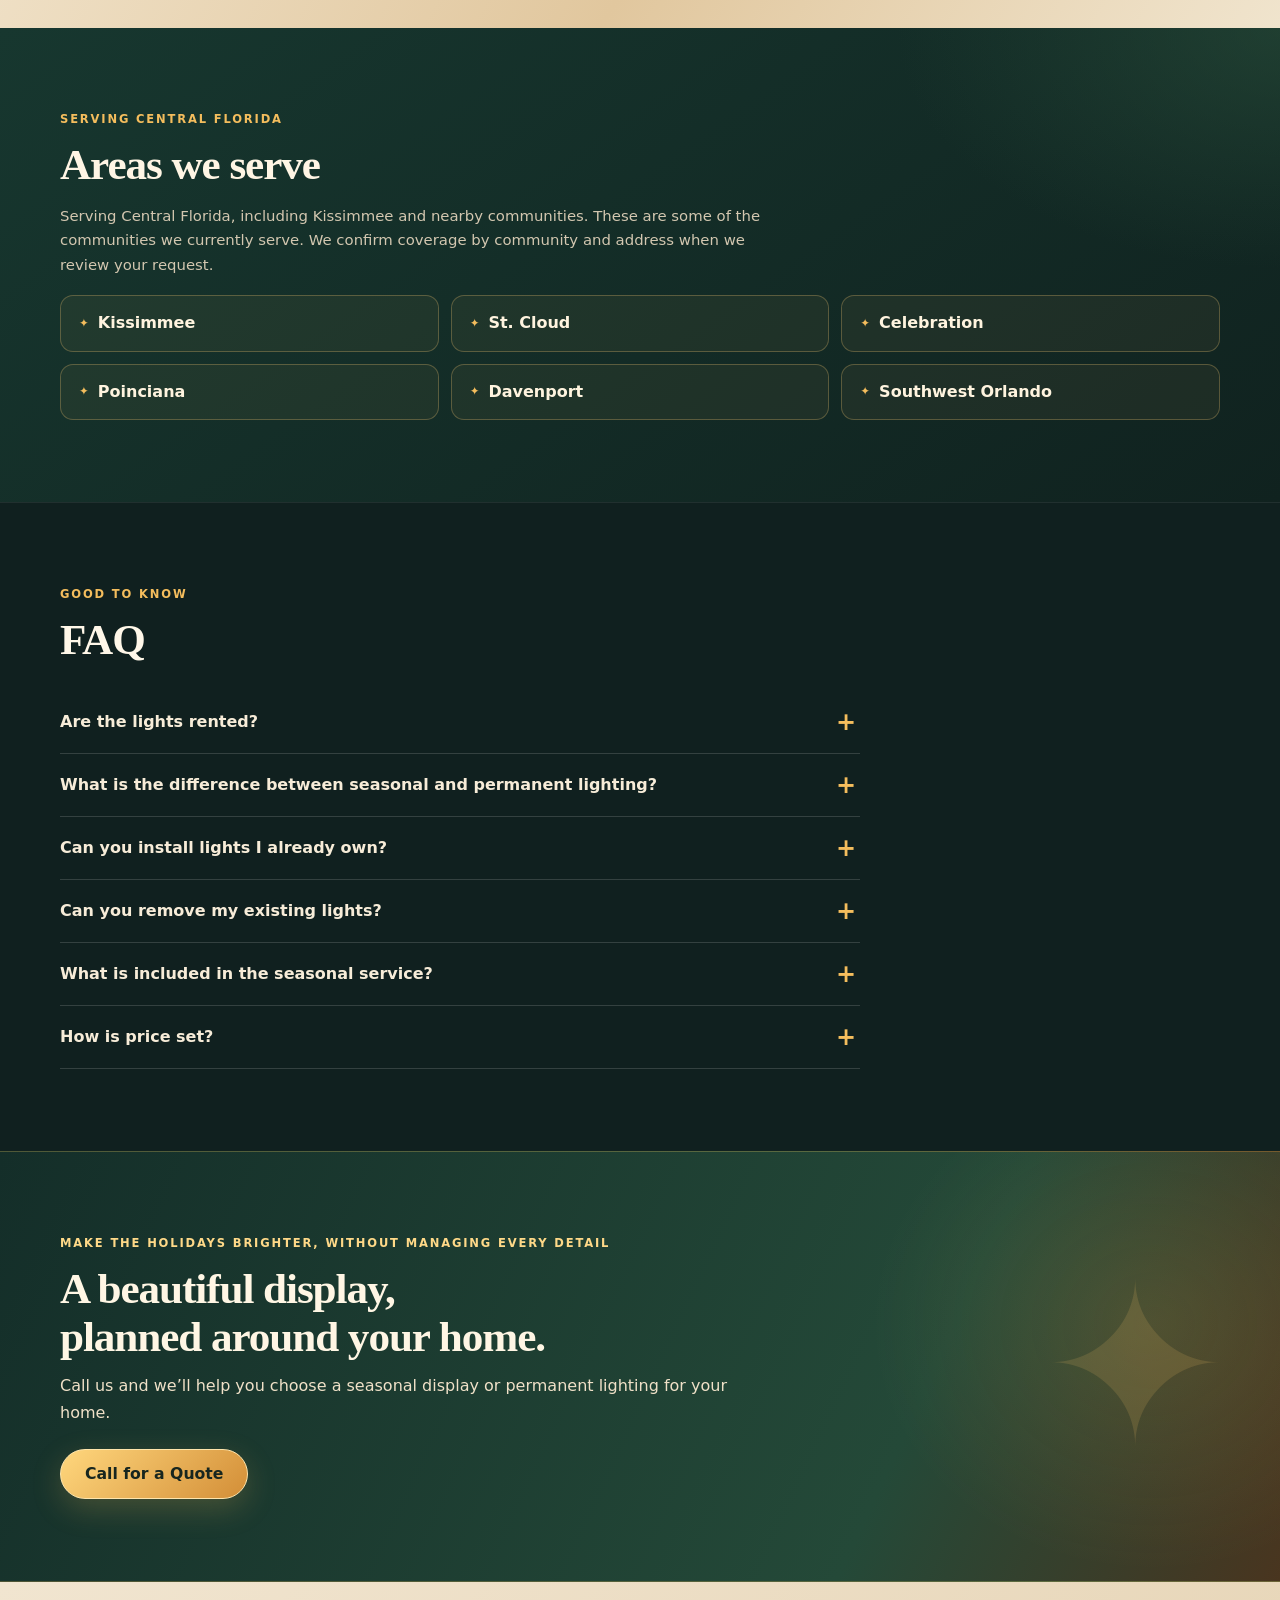
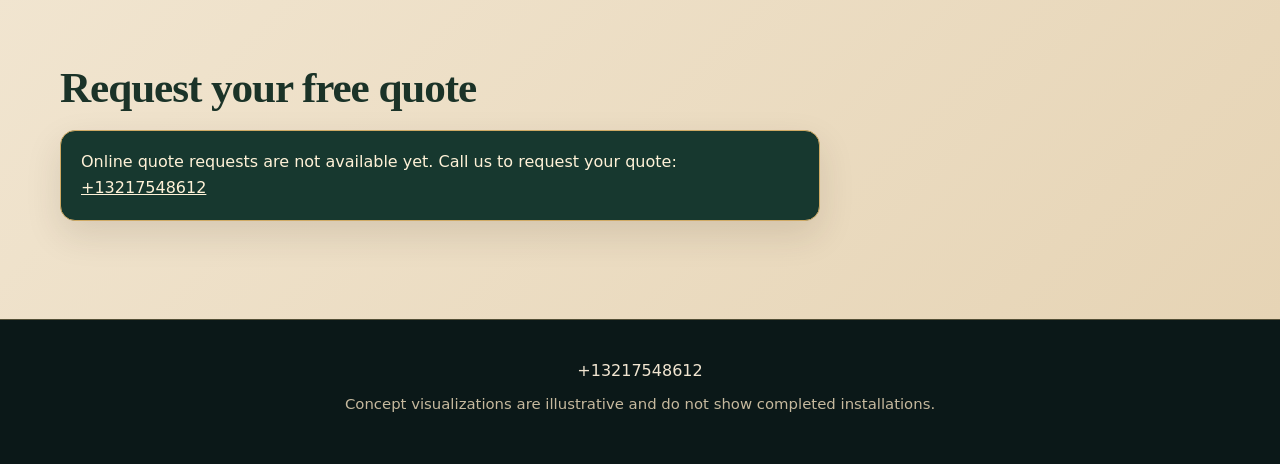
==== commit 439e943e: "Refresh cached site assets" ====
--- a/index.html
+++ b/index.html
@@ -6,7 +6,7 @@
 <meta property="og:title" content="Holiday Lighting · Seasonal and Permanent · Central Florida">
 <meta property="og:description" content="Custom seasonal displays with scheduled takedown, plus permanent lighting that stays installed year-round. You own the lights.">
 <meta property="og:type" content="website"><!-- og:image y og:url: agregar con imagen y dominio reales -->
-<link rel="stylesheet" href="assets/style.css"></head><body>
+<link rel="stylesheet" href="assets/style.css?v=ceb11f5"></head><body>
 <header class="hd"><a class="brand-mark" href="#top" aria-label="Home"><span class="brand-spark" aria-hidden="true">✦</span><b id="brand"></b></a><nav id="nav"></nav>
 <div class="hr"><button id="lang" aria-label="Language / Idioma">ES</button><a class="btn sm" href="#quote" data-i="cta" data-ev="cta"></a></div></header>
 <div id="snowfall" class="snowfall" aria-hidden="true"></div>
@@ -45,4 +45,4 @@
 <div id="ok" hidden><h3 id="okT"></h3><p id="okB"></p></div></section>
 </main>
 <footer><p id="fcontact"></p><p class="mut" id="fnote"></p></footer>
-<script src="config.js"></script><script src="i18n.js"></script><script src="assets/app.js"></script></body></html>
+<script src="config.js?v=ceb11f5"></script><script src="i18n.js?v=ceb11f5"></script><script src="assets/app.js?v=ceb11f5"></script></body></html>
